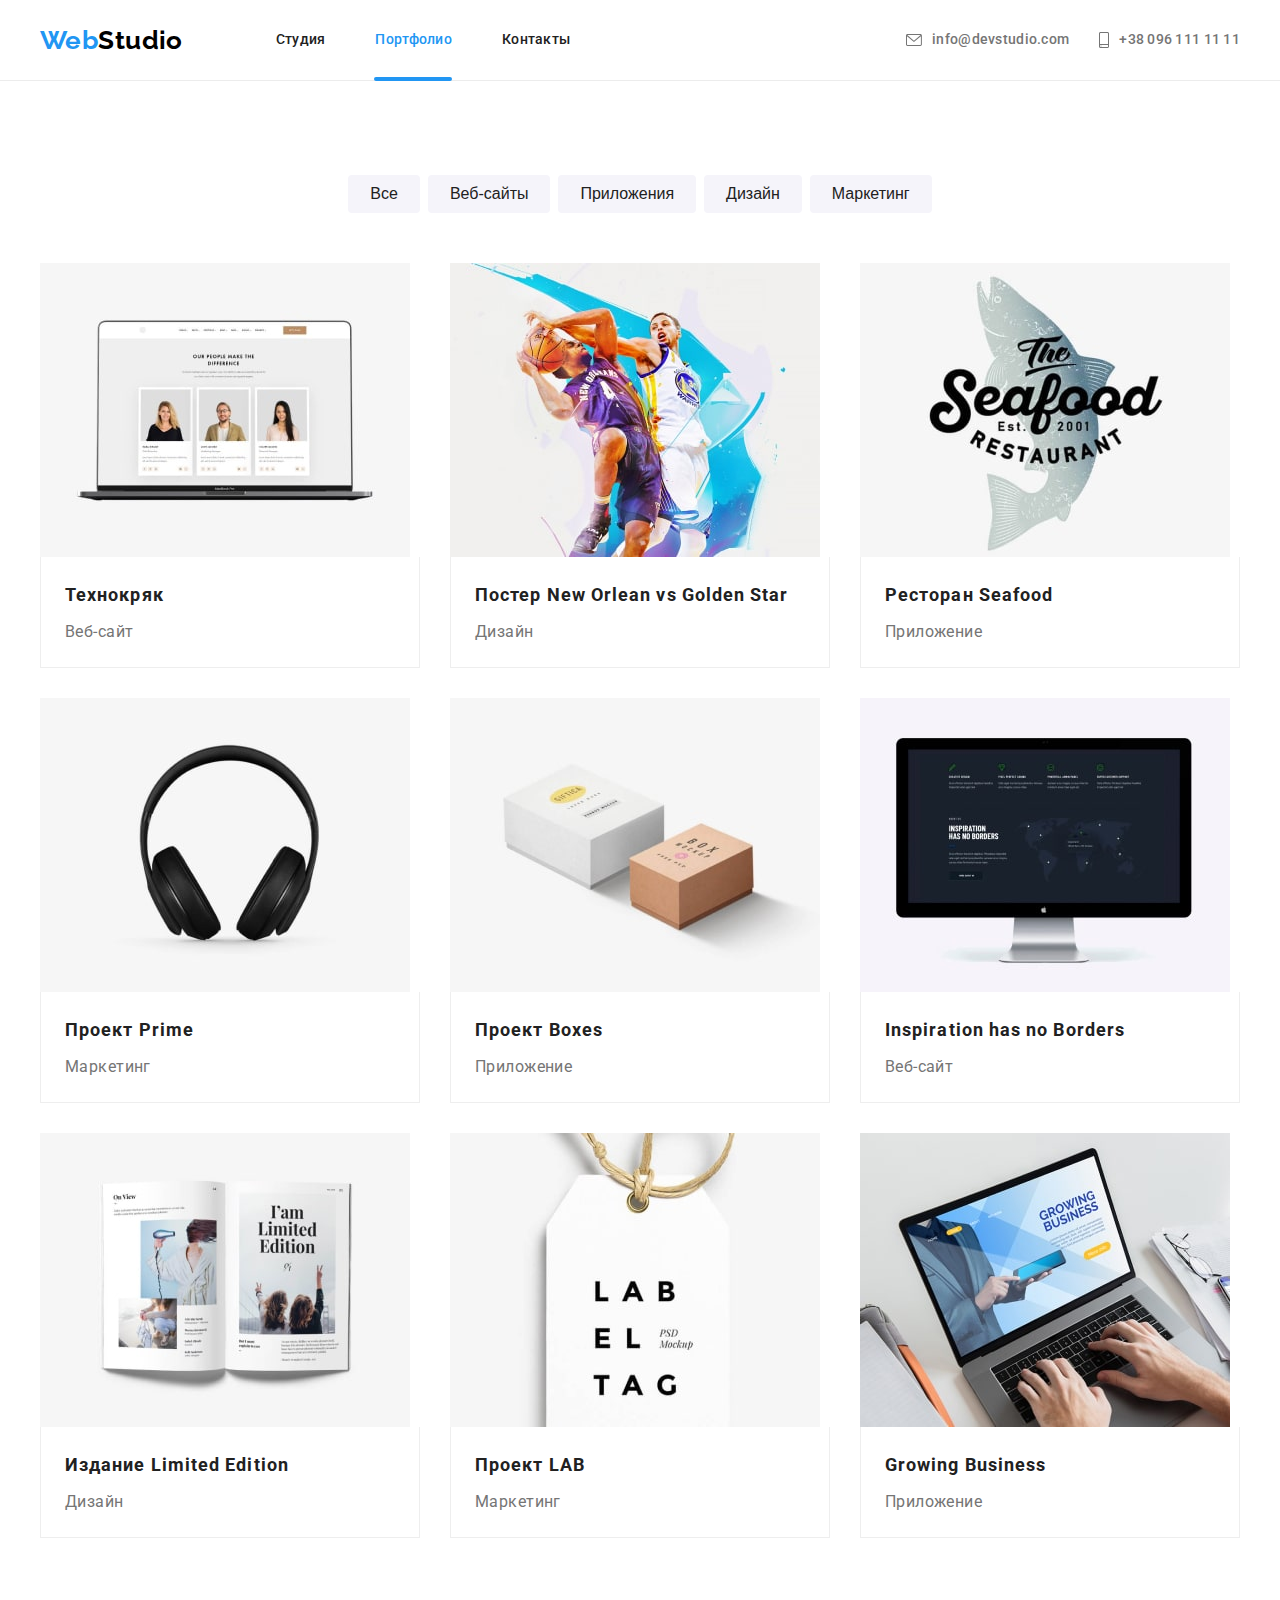
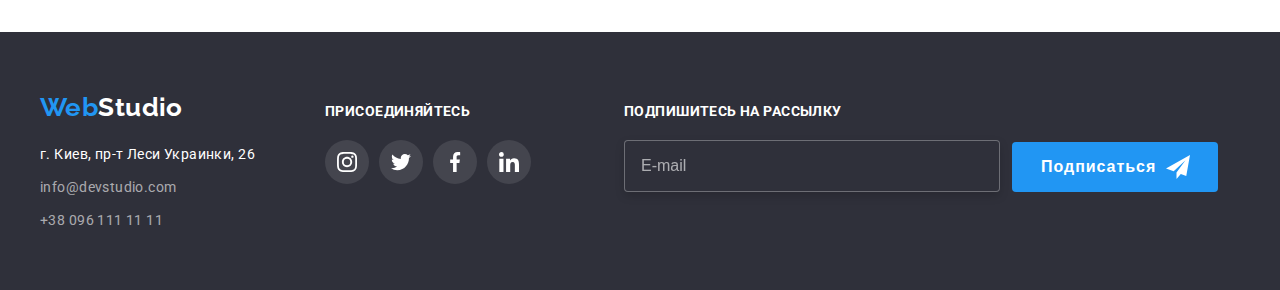
==== portfolio.html @ 0c3dd6ae "main" ====
<!DOCTYPE html>
<html lang="ru">

<head>
  <meta charset="UTF-8" />
  <meta http-equiv="X-UA-Compatible" content="IE=edge" />
  <meta name="viewport" content="width=device-width, initial-scale=1.0" />
  <link rel="stylesheet" href="https://cdnjs.cloudflare.com/ajax/libs/modern-normalize/1.1.0/modern-normalize.min.css"
    integrity="sha512-wpPYUAdjBVSE4KJnH1VR1HeZfpl1ub8YT/NKx4PuQ5NmX2tKuGu6U/JRp5y+Y8XG2tV+wKQpNHVUX03MfMFn9Q=="
    crossorigin="anonymous" referrerpolicy="no-referrer" />
  <link rel="stylesheet" href="./css/styles.css" />
  <link rel="preconnect" href="https://fonts.googleapis.com" />
  <link rel="preconnect" href="https://fonts.gstatic.com" crossorigin />
  <link href="https://fonts.googleapis.com/css2?family=Raleway:wght@700&family=Roboto:wght@400;500;700;900&display=swap"
    rel="stylesheet" />
  <title>Портфолио</title>
</head>

<body>
  <!--шапка страцицы-->
  <header class="page-header">
    <div class="container main-nav">
      <nav class="header-nav">
        <a href="./index.html" class="logo portfolio"><span class="logo-accent">Web</span><span
            class="logo-header">Studio</span></a>
        <ul class="navigation-list">
          <li class="item"><a href="./index.html" class="navigation-link link">Студия</a></li>
          <li class="item">
            <a href="" class="navigation-link-current portfolio link">Портфолио</a>
          </li>
          <li class="item"><a href="" class="navigation-link link">Контакты</a></li>
        </ul>
      </nav>
      <ul class="contacts-header">
        <li class="item">
          <a class="contacts-link link" href="mailto:info@devstudio.com" aria-label="Email">
            <svg class="mail-icon" width="16" height="12">
              <use href="./images/symbol-defs.svg#mail-icon"></use>
            </svg>
            info@devstudio.com</a>
        </li>
        <li class="contacts-item item">
          <a class="contacts-link link" href="tel:+380961111111" aria-label="telephone">
            <svg class="tel-icon" width="10" height="16">
              <use href="./images/symbol-defs.svg#tel-icon"></use>
            </svg>
            +38 096 111 11 11</a>
        </li>
      </ul>
    </div>
  </header>
  <main>
    <!-- Наши работы -->
    <section class="section jobs">
      <h1 class="visually-hidden">Наши работы</h1>
      <div class="container">
        <ul class="button-list">
          <li class="button"><button type="button" class="jobs-button">Все</button></li>
          <li class="button"><button type="button" class="jobs-button">Веб-сайты</button></li>
          <li class="button"><button type="button" class="jobs-button">Приложения</button></li>
          <li class="button"><button type="button" class="jobs-button">Дизайн</button></li>
          <li class="button"><button type="button" class="jobs-button">Маркетинг</button></li>
        </ul>
        <ul class="jobs-list">
          <li class="jobs-item">
            <div class="jobs-image">
              <img src="./images/work-img-1-min.jpg" alt="ноутбук" width="370" />
              <div class="jobs-overlay">
                <p class="jobs-overlay-text">
                  Технокряк это современная площадка распространения коронавируса. Компании
                  используют эту платформу для цифрового шпионажа и атак на защищённые сервера
                  конкурентов.
                </p>
              </div>
            </div>
            <div class="jobs-article">
              <h2 class="jobs-title">Технокряк</h2>
              <p class="jobs-text">Веб-сайт</p>
            </div>
          </li>
          <li class="jobs-item">
            <div class="jobs-image">
              <img src="./images/work-img-2-min.jpg" alt="баскетболисты" width="370" />
              <div class="jobs-overlay">
                <p class="jobs-overlay-text">
                  Технокряк это современная площадка распространения коронавируса. Компании
                  используют эту платформу для цифрового шпионажа и атак на защищённые сервера
                  конкурентов.
                </p>
              </div>
            </div>
            <div class="jobs-article">
              <h2 class="jobs-title">Постер New Orlean vs Golden Star</h2>
              <p class="jobs-text">Дизайн</p>
            </div>
          </li>
          <li class="jobs-item">
            <div class="jobs-image">
              <img src="./images/work-img-3-min.jpg" alt="логотип ресторана" width="370" />
              <div class="jobs-overlay">
                <p class="jobs-overlay-text">
                  Технокряк это современная площадка распространения коронавируса. Компании
                  используют эту платформу для цифрового шпионажа и атак на защищённые сервера
                  конкурентов.
                </p>
              </div>
            </div>
            <div class="jobs-article">
              <h2 class="jobs-title">Ресторан Seafood</h2>
              <p class="jobs-text">Приложение</p>
            </div>
          </li>
          <li class="jobs-item">
            <div class="jobs-image">
              <img src="./images/work-img-4-min.jpg" alt="наушники" width="370" />
              <div class="jobs-overlay">
                <p class="jobs-overlay-text">
                  Технокряк это современная площадка распространения коронавируса. Компании
                  используют эту платформу для цифрового шпионажа и атак на защищённые сервера
                  конкурентов.
                </p>
              </div>
            </div>
            <div class="jobs-article">
              <h2 class="jobs-title">Проект Prime</h2>
              <p class="jobs-text">Маркетинг</p>
            </div>
          </li>
          <li class="jobs-item">
            <div class="jobs-image">
              <img src="./images/work-img-5-min.jpg" alt="две коробочки" width="370" />
              <div class="jobs-overlay">
                <p class="jobs-overlay-text">
                  Технокряк это современная площадка распространения коронавируса. Компании
                  используют эту платформу для цифрового шпионажа и атак на защищённые сервера
                  конкурентов.
                </p>
              </div>
            </div>
            <div class="jobs-article">
              <h2 class="jobs-title">Проект Boxes</h2>
              <p class="jobs-text">Приложение</p>
            </div>
          </li>
          <li class="jobs-item">
            <div class="jobs-image">
              <img src="./images/work-img-6-min.jpg" alt="монитор" width="370" />
              <div class="jobs-overlay">
                <p class="jobs-overlay-text">
                  Технокряк это современная площадка распространения коронавируса. Компании
                  используют эту платформу для цифрового шпионажа и атак на защищённые сервера
                  конкурентов.
                </p>
              </div>
            </div>
            <div class="jobs-article">
              <h2 class="jobs-title">Inspiration has no Borders</h2>
              <p class="jobs-text">Веб-сайт</p>
            </div>
          </li>
          <li class="jobs-item">
            <div class="jobs-image">
              <img src="./images/work-img-7-min.jpg" alt="открытая книга" width="370" />
              <div class="jobs-overlay">
                <p class="jobs-overlay-text">
                  Технокряк это современная площадка распространения коронавируса. Компании
                  используют эту платформу для цифрового шпионажа и атак на защищённые сервера
                  конкурентов.
                </p>
              </div>
            </div>
            <div class="jobs-article">
              <h2 class="jobs-title">Издание Limited Edition</h2>
              <p class="jobs-text">Дизайн</p>
            </div>
          </li>
          <li class="jobs-item">
            <div class="jobs-image">
              <img src="./images/work-img-8-min.jpg" alt="бирка с буквами" width="370" />
              <div class="jobs-overlay">
                <p class="jobs-overlay-text">
                  Технокряк это современная площадка распространения коронавируса. Компании
                  используют эту платформу для цифрового шпионажа и атак на защищённые сервера
                  конкурентов.
                </p>
              </div>
            </div>
            <div class="jobs-article">
              <h2 class="jobs-title">Проект LAB</h2>
              <p class="jobs-text">Маркетинг</p>
            </div>
          </li>
          <li class="jobs-item">
            <div class="jobs-image">
              <img src="./images/work-img-9-min.jpg" alt="человек работающий за ноутбуком" width="370" />
              <div class="jobs-overlay">
                <p class="jobs-overlay-text">
                  Технокряк это современная площадка распространения коронавируса. Компании
                  используют эту платформу для цифрового шпионажа и атак на защищённые сервера
                  конкурентов.
                </p>
              </div>
            </div>
            <div class="jobs-article">
              <h2 class="jobs-title">Growing Business</h2>
              <p class="jobs-text">Приложение</p>
            </div>
          </li>
        </ul>
      </div>
    </section>
  </main>
  <!-- Подвал страницы -->
  <footer class="page-footer studio">
    <div class="container">
      <div class="footer-main-flex">
        <div class="footer-socials">
          <a href="./index.html" class="logo footer"><span class="logo-accent">Web</span><span
              class="logo-footer">Studio</span>
          </a>
          <address class="location">
            <a class="location-ref" href="https://www.google.com.ua/maps/" target="_blank">г. Киев, пр-т Леси Украинки,
              26</a>
          </address>

          <ul class="contacts footer">
            <li class="contacts footer link">
              <a href="mailto:info@devstudio.com" class="contacts-footer-link">info@devstudio.com</a>
            </li>
            <li class="contacts footer link">
              <a href="tel:+380961111111" class="contacts-footer-link">+38 096 111 11 11</a>
            </li>
          </ul>
        </div>

        <div class="footer-invite-card">
          <p class="footer-invite">присоединяйтесь</p>
          <ul class="footer-social-link">
            <li class="footer-icon-social">
              <a class="footer-icon-ref" href="https://www.instagram.com/" target="_blank"><svg class="footer-icon"
                  width="20" height="20">
                  <use href="./images/symbol-defs.svg#instagram-icon"></use>
                </svg></a>
            </li>
            <li class="footer-icon-social">
              <a class="footer-icon-ref" href="https://twitter.com/" target="_blank"><svg class="footer-icon" width="20"
                  height="20">
                  <use href="./images/symbol-defs.svg#twitter-icon"></use>
                </svg></a>
            </li>
            <li class="footer-icon-social">
              <a class="footer-icon-ref" href="https://www.facebook.com/" target="_blank"><svg class="footer-icon"
                  width="20" height="20">
                  <use href="./images/symbol-defs.svg#facebook-icon"></use>
                </svg></a>
            </li>
            <li class="footer-icon-social">
              <a class="footer-icon-ref" href="https://ru.linkedin.com/" target="_blank"><svg class="footer-icon"
                  width="20" height="20">
                  <use href="./images/symbol-defs.svg#linkedin-icon"></use>
                </svg></a>
            </li>
          </ul>
        </div>
        <form class="signup-form" name="signup-form" autocomplete="on">
          <label class="signup-label">
            Подпишитесь на рассылку
            <input class="signup-input" type="email" name="email" placeholder="E-mail" />
          </label>
          <button class="signup-button" type="submit">
            Подписаться<svg class="signup-icon" width="24" height="24">
              <use href="./images/icons.svg#icon-send"></use>
            </svg>
          </button>
        </form>
      </div>
    </div>
  </footer>
</body>

</html>
---- css/styles.css ----
body {
  font-family: 'Roboto', sans-serif;
  letter-spacing: 0.03em;
  font-size: 14px;
  color: var(--primary-text-color);
}
*,
::before,
::after {
  padding: 0;
  margin: 0;
  border: 0;
  outline: 0;
}

:root {
  --secondary-text-color: #212121;
  --primary-text-color: #757575;
  --accent-color: #2196f3;
  --background-color: #ffffff;
  --hero-and-footer-background-color: #2f303a;
  --main-background-color: #e5e5e5;
  --team-background-color: #f5f4fa;
  --card-set-gap: 30px;
}
.link {
  display: block;
}
img {
  display: block;
  max-width: 100%;
  height: auto;
}
li {
  list-style-type: none;
  /* Убираем маркеры */
}
a {
  text-decoration: none;
  /* Убираем подчёркивание для всех ссылок */
}
.visually-hidden {
  position: absolute;
  width: 1px;
  height: 1px;
  margin: -1px;
  padding: 0;
  overflow: hidden;
  border: 0;
  clip: rect(0 0 0 0);
}
.container {
  width: 1200px;
  margin: 0 auto;
  padding: 0 15px;
}
.section {
  padding-top: 94px;
  padding-bottom: 94px;
}

/* стили хедера */

.logo {
  font-family: Raleway;
  font-weight: 700;
  font-size: 26px;
  line-height: 1.19;
}
.logo.link.main {
  margin-right: 93px;
  padding-top: 24px;
  padding-bottom: 25px;
}
.main-nav {
  display: flex;
  align-items: center;
}
.main-nav .item:not(:last-child) {
  margin-right: 50px;
}
.contacts-header .item:not(:last-child) {
  margin-right: 30px;
}

.main-nav .link {
  padding-top: 32px;
  padding-bottom: 32px;
}
.header-nav {
  display: flex;
  align-items: center;
}
.navigation-list {
  display: flex;
  font-weight: 500;
  line-height: 1.14;
  letter-spacing: 0.02em;
}

.contacts-header {
  display: flex;
  margin-left: auto;
}
header {
  background-color: var(--background-color);
}
.logo-accent {
  color: var(--accent-color);
}
.logo-header {
  color: #000000;
}
.logo-footer {
  color: var(--background-color);
}
.navigation-link {
  color: var(--secondary-text-color);
  transition: color 250ms cubic-bezier(0.4, 0, 0.2, 1);
}
.navigation-link:hover,
.navigation-link:focus {
  color: var(--accent-color);
}
.navigation-link-current {
  color: var(--accent-color);
  position: relative;
}
.navigation-link-current::after {
  content: ' ';
  position: absolute;
  width: 48px;
  height: 4px;
  background-color: var(--accent-color);
  bottom: -1px;
  right: 0;
  border-radius: 2px;
}
.navigation-link-current.portfolio.link::after {
  content: ' ';
  position: absolute;
  width: 78px;
  height: 4px;
  background-color: var(--accent-color);
  bottom: -1px;
  right: 0;
  border-radius: 2px;
}
.contacts-link.link {
  display: flex;
  align-items: center;
  font-weight: 500;
  line-height: 1.14;
  letter-spacing: 0.02em;
  color: var(--primary-text-color);
  transition: color 250ms cubic-bezier(0.4, 0, 0.2, 1);
}

.mail-icon,
.tel-icon {
  margin-right: 10px;
  fill: currentColor;
}
.contacts-link {
  display: flex;
  align-items: center;
}

.contacts-link:hover,
.contacts-link:focus,
.mail-icon:hover,
.mail-icon:focus,
.tel-icon:hover,
.tel-icon:focus {
  color: var(--accent-color);
  fill: var(--accent-color);
}

/* стили hero */
.section.hero {
  padding: 200px 0px;
}
.hero {
  background-color: var(--hero-and-footer-background-color);
  background-image: linear-gradient(to right, rgba(47, 48, 58, 0.4), rgba(47, 48, 58, 0.4)),
    url(../images/hero-img-min.jpg);
  color: var(--background-color);
  max-width: 1600px;
  height: 600px;
  margin: 0 auto;
}

.hero-title {
  margin-bottom: 30px;
  font-weight: 900;
  font-size: 44px;
  line-height: 1.36;
  text-align: center;
  letter-spacing: 0.06em;
  text-transform: uppercase;
}
.hero-button {
  position: relative;
  top: 0;
  margin-left: auto;
  margin-right: auto;
  padding: 10px 32px;
  border-radius: 4px;
  cursor: pointer;
  font-weight: 700;
  font-size: 16px;
  line-height: 1.88;
  letter-spacing: 0.06em;
  display: block;
  background-color: var(--accent-color);
  color: var(--background-color);
  transition: box-shadow 250ms cubic-bezier(0.4, 0, 0.2, 1),
    background-color 250ms cubic-bezier(0.4, 0, 0.2, 1), top 250ms cubic-bezier(0.4, 0, 0.2, 1);
}
.hero-button:hover,
.hero-button:focus {
  top: 2px;
  background-color: #188ce8;
  box-shadow: 0px 4px 4px rgba(0, 0, 0, 0.15);
}
/* модальное окно */
.backdrop {
  position: fixed;
  top: 0;
  left: 0;
  background-color: rgba(0, 0, 0, 0.2);
  width: 100%;
  height: 100%;
  opacity: 1;
  transition: opacity 250ms cubic-bezier(0.4, 0, 0.2, 1),
    visibility 250ms cubic-bezier(0.4, 0, 0.2, 1);
}
.backdrop.is-hidden {
  opacity: 0;
  pointer-events: none;
  visibility: hidden;
}
.modal-button {
  position: absolute;
  right: 8px;
  top: 8px;
  display: flex;
  align-items: center;
  justify-content: center;
  width: 30px;
  height: 30px;
  border-radius: 50%;
  border: 1px solid rgba(0, 0, 0, 0.1);
  background-color: var(--background-color);
  cursor: pointer;
  transform: scale(1);
  transition: fill 250ms cubic-bezier(0.4, 0, 0.2, 1), transform 250ms cubic-bezier(0.4, 0, 0.2, 1);
}

.modal-button:hover,
.modal-button:focus {
  transform: scale(1.3);
  fill: var(--accent-color);
}

.backdrop.is-hidden .modal {
  transform: translate(-50%, -50%) scale(0);
  opacity: 0;
}
.modal {
  position: absolute;
  top: 50%;
  left: 50%;
  transform: translate(-50%, -50%) scale(1);
  transition: transform 250ms cubic-bezier(0.4, 0, 0.2, 1),
    opacity 250ms cubic-bezier(0.4, 0, 0.2, 1);
  opacity: 1;
  min-width: 528px;
  min-height: 581px;
  border-radius: 4px;
  box-shadow: 0px 1px 3px rgba(0, 0, 0, 0.12), 0px 1px 1px rgba(0, 0, 0, 0.14),
    0px 2px 1px rgba(0, 0, 0, 0.2);
  background-color: var(--background-color);
}
/* стили для формы модального окна */
.subscribe-form {
  padding: 40px;
}
.subscribe-label {
  font-size: 12px;
  line-height: 1.17;
  letter-spacing: 0.01em;
  cursor: pointer;
}

.subscribe-text {
  text-align: center;
  font-weight: 700;
  font-size: 20px;
  line-height: 1.15;
  color: var(--secondary-text-color);
  margin-bottom: 12px;
}
.subscribe-input {
  border: 1px solid rgba(33, 33, 33, 0.2);
  border-radius: 4px;
  width: 100%;
  height: 40px;
  display: block;
  margin-top: 4px;
  margin-bottom: 10px;
  padding-left: 42px;
  cursor: pointer;
  transition: border-color 250ms cubic-bezier(0.4, 0, 0.2, 1);
}

.subscribe-block:hover,
.subscribe-block:focus,
.subscribe-input:hover,
.subscribe-input:focus {
  border-color: var(--accent-color);
  fill: var(--accent-color);
}
.subscribe-block {
  position: relative;
}
.icon-modal {
  position: absolute;
  transform: translateY(-50%);
  top: 50%;
  left: 12px;
  transition: fill 250ms cubic-bezier(0.4, 0, 0.2, 1);
}
.textarea-input {
  display: block;
  border: 1px solid rgba(33, 33, 33, 0.2);
  border-radius: 4px;
  margin-top: 4px;
  margin-bottom: 20px;
  padding: 12px 16px;
  width: 100%;
  height: 120px;
  resize: none;
}
.textarea-input::placeholder {
  line-height: 1.14;
  letter-spacing: 0.01em;
  color: rgba(117, 117, 117, 0.5);
}
.checkbox-input:checked + .checkbox-icon {
  border-color: transparent;
  background-image: url(../images/icon-check.svg);
  background-size: content;
  background-origin: border-box;
}

.checkbox-icon {
  display: inline-block;
  width: 16px;
  height: 15px;
  margin-right: 7px;
  border: 2px solid var(--secondary-text-color);
  border-radius: 2px;
}
.checkbox-label {
  display: flex;
  justify-content: center;
  align-items: center;
  line-height: 1.71;
  cursor: pointer;
  margin-bottom: 30px;
}
.checkbox-license {
  display: block;
  line-height: 1.71;
  text-decoration-line: underline;
  color: var(--accent-color);
  margin-left: 4px;
}
.subscribe-button {
  position: relative;
  top: 0;
  margin: 0 auto;
  padding: 10px 55px 10px 56px;
  font-weight: 700;
  font-size: 16px;
  line-height: 1.88;
  display: block;
  letter-spacing: 0.06em;
  color: var(--background-color);
  background-color: var(--accent-color);
  border-radius: 4px;
  cursor: pointer;
  transition: box-shadow 250ms cubic-bezier(0.4, 0, 0.2, 1),
    background-color 250ms cubic-bezier(0.4, 0, 0.2, 1), top 250ms cubic-bezier(0.4, 0, 0.2, 1);
}
.subscribe-button:hover,
.subscribe-button:focus {
  top: 2px;
  background-color: #188ce8;
  box-shadow: 0px 4px 4px rgba(0, 0, 0, 0.15);
}

/* cтили для advantages и occupations */
.advantages,
.occupations {
  background-color: var(--background-color);
}
.advantages {
  line-height: 1.71;
}
.advantages-title {
  margin-bottom: 10px;
  font-weight: 700;
  font-size: inherit;
  line-height: 1.14;
  text-transform: uppercase;
  color: var(--secondary-text-color);
}

.advantages-list {
  display: flex;
  margin-right: calc(-1 * var(--card-set-gap));
}
.advantages-item {
  flex-basis: calc(100% / 4 - var(--card-set-gap));
  margin-right: var(--card-set-gap);
  width: 270px;
}
.icon {
  display: flex;
  justify-content: center;
  align-items: center;
  width: 270px;
  height: 120px;
  margin-bottom: 30px;
  border-radius: 4px;
  background-color: var(--team-background-color);
}

/* стили для наши занятия */
.occupations {
  padding-top: 0;
}
.occupations-list {
  display: flex;
  margin-right: calc(-1 * var(--card-set-gap));
}
.occupations-image {
  flex-basis: calc(100% / 3 - var(--card-set-gap));
  margin-right: var(--card-set-gap);
  position: relative;
}
.description-image {
  position: absolute;
  width: 370px;
  height: 70px;
  background-color: rgba(47, 48, 58, 0.8);
  transform: translateY(-100%);
}
.description-text {
  font-weight: 700;
  line-height: 1.14;
  text-align: center;
  text-transform: uppercase;
  color: var(--background-color);
  padding: 27px 82px 83px;
}
.occupations-title,
.team-title {
  margin-bottom: 50px;
  font-weight: 700;
  font-size: 36px;
  line-height: 1.17;
  text-align: center;
  color: var(--secondary-text-color);
}
/* стили для team section */
.team {
  background-color: var(--team-background-color);
}
.team-article {
  padding: 30px 32px;
}
.team-member {
  font-weight: 500;
  color: var(--secondary-text-color);
}
.team-role {
  margin-top: 10px;
  margin-bottom: 16px;
}
.team-list {
  display: flex;
  margin-right: calc(-1 * var(--card-set-gap));
}
.team-card {
  flex-basis: calc(100% / 4 - var(--card-set-gap));
  margin-right: var(--card-set-gap);
}
.team-shadow {
  background: #ffffff;
  box-shadow: 0px 1px 3px rgba(0, 0, 0, 0.12), 0px 1px 1px rgba(0, 0, 0, 0.14),
    0px 2px 1px rgba(0, 0, 0, 0.2);
  border-radius: 0px 0px 4px 4px;
}
.team,
.team-member {
  font-size: 16px;
  line-height: 1.19;
  text-align: center;
}
.team-social-link {
  display: flex;
  justify-content: space-evenly;
}
.team-icon-social {
  display: flex;
  justify-content: center;
}
.icon-ref {
  width: 44px;
  height: 44px;
  display: flex;
  justify-content: center;
  align-items: center;
  border-radius: 50%;
  color: #afb1b8;
  cursor: pointer;
  transition: color 250ms cubic-bezier(0.4, 0, 0.2, 1),
    background-color 250ms cubic-bezier(0.4, 0, 0.2, 1);
}
.icon-ref:hover,
.icon-ref:focus {
  background-color: var(--accent-color);
  color: var(--background-color);
}
.team-icon {
  fill: currentColor;
}
/* стили для секции clients */
.clients-title {
  font-weight: 700;
  font-size: 36px;
  line-height: 1.17;
  text-align: center;
  color: var(--secondary-text-color);
  margin-bottom: 50px;
}
.clients-list {
  display: flex;
  margin-right: calc(-1 * var(--card-set-gap));
}
.clients-name {
  flex-basis: calc(100% / 6 - var(--card-set-gap));
  margin-right: var(--card-set-gap);
}

.clients-ref {
  width: 170px;
  height: 92px;
  border: 1px solid #afb1b8;
  border-radius: 4px;
  display: flex;
  justify-content: center;
  align-items: center;
  fill: #afb1b8;
  transition: fill 250ms cubic-bezier(0.4, 0, 0.2, 1), border 250ms cubic-bezier(0.4, 0, 0.2, 1);
}
.clients-ref:hover,
.clients-ref:focus {
  border: 1px solid var(--accent-color);
  fill: var(--accent-color);
}

/* стили для футера */
footer {
  background-color: var(--hero-and-footer-background-color);
}
.location {
  display: block;
  margin-top: 20px;
  font-style: normal;
  line-height: 1.71;
}
.location-ref {
  color: var(--background-color);
  transition: color 250ms cubic-bezier(0.4, 0, 0.2, 1);
}
.location-ref:hover,
.location-ref:focus {
  color: var(--accent-color);
}
.contacts-footer-link {
  line-height: 1.71;
  color: rgba(255, 255, 255, 0.6);
  transition: color 250ms cubic-bezier(0.4, 0, 0.2, 1);
}
.contacts-footer-link:hover,
.contacts-footer-link:focus {
  color: var(--accent-color);
}
.page-footer {
  padding-top: 60px;
  padding-bottom: 60px;
}
.page-footer.studio {
  padding-bottom: 57px;
}
.contacts.footer.link {
  margin-top: 9px;
}
.footer-social-link {
  display: flex;
  justify-content: start;
}
.footer-icon-social {
  display: flex;
}
.footer-icon-social:not(:last-child) {
  margin-right: 10px;
}
.footer-icon-ref {
  width: 44px;
  height: 44px;
  display: flex;
  justify-content: center;
  align-items: center;
  border-radius: 50%;
  color: var(--background-color);
  background-color: rgba(255, 255, 255, 0.1);
  cursor: pointer;
  transition: background-color 250ms cubic-bezier(0.4, 0, 0.2, 1);
}
.footer-icon-ref:hover,
.footer-icon-ref:focus {
  background-color: var(--accent-color);
  color: var(--background-color);
}
.footer-icon {
  fill: currentColor;
}
.footer-socials {
  display: flex;
  flex-direction: column;
}
.footer-invite-card {
  display: flex;
  flex-direction: column;
  margin-left: 70px;
}
.footer-main-flex {
  display: flex;
  align-items: baseline;
}
.footer-invite {
  font-weight: 700;
  line-height: 1.14;
  text-transform: uppercase;
  margin-bottom: 20px;
  color: var(--background-color);
}
.signup-form {
  display: flex;
  margin-left: 93px;
  align-items: flex-end;
}
.signup-label {
  font-weight: 700;
  line-height: 1.14;
  text-transform: uppercase;
  color: var(--background-color);
}
.signup-input {
  display: block;
  margin-top: 20px;
  padding-left: 16px;
  width: 358px;
  height: 50px;
  background-color: var(--hero-and-footer-background-color);
  border: 1px solid rgba(255, 255, 255, 0.3);
  border-radius: 4px;
  filter: drop-shadow(0px 4px 4px rgba(0, 0, 0, 0.15));
  font-size: 16px;
  line-height: 1.25;
  color: rgba(255, 255, 255, 0.6);
}
.signup-input::placeholder {
  font-size: 16px;
  line-height: 1.25;
  color: rgba(255, 255, 255, 0.6);
}

.signup-button {
  position: relative;
  top: 0;
  display: flex;
  align-items: center;
  margin-left: 12px;
  padding: 10px 28px 10px 29px;
  background: var(--accent-color);
  border-radius: 4px;
  font-weight: 700;
  font-size: 16px;
  line-height: 1.88;
  letter-spacing: 0.06em;
  color: var(--background-color);
  cursor: pointer;
  transition: box-shadow 250ms cubic-bezier(0.4, 0, 0.2, 1),
    background-color 250ms cubic-bezier(0.4, 0, 0.2, 1), top 250ms cubic-bezier(0.4, 0, 0.2, 1);
}
.signup-button:hover,
.signup-button:focus {
  top: 2px;
  background-color: #188ce8;
  box-shadow: 0px 4px 4px rgba(0, 0, 0, 0.15);
}

.signup-icon {
  margin-left: 10px;
  align-items: center;
}

/* cтили для portfolio */
.page-header {
  border-bottom: 1px solid #ececec;
}
.logo.portfolio {
  margin-right: 93px;
}
.button-list {
  display: flex;
  justify-content: center;
  margin-bottom: 50px;
}
.button:not(:last-child) {
  margin-right: 8px;
}
.jobs-button {
  position: relative;
  top: 0;
  cursor: pointer;
  font-weight: 500;
  font-size: 16px;
  line-height: 1.63;
  color: var(--secondary-text-color);
  border-radius: 4px;
  background: #f5f4fa;
  padding: 6px 22px;
  transition: background-color 250ms cubic-bezier(0.4, 0, 0.2, 1),
    color 250ms cubic-bezier(0.4, 0, 0.2, 1), box-shadow 250ms cubic-bezier(0.4, 0, 0.2, 1),
    top 250ms cubic-bezier(0.4, 0, 0.2, 1);
}

.jobs-button:hover,
.jobs-button:focus {
  top: 2px;
  color: var(--background-color);
  background-color: var(--accent-color);
  box-shadow: 0px 3px 1px rgba(0, 0, 0, 0.1), 0px 1px 2px rgba(0, 0, 0, 0.08),
    0px 2px 2px rgba(0, 0, 0, 0.12);
}
.jobs-button:active {
  box-shadow: inset 0px 3px 1px rgba(0, 0, 0, 0.1), inset 0px 1px 2px rgba(0, 0, 0, 0.08),
    inset 0px 2px 2px rgba(0, 0, 0, 0.12);
}

.jobs-list .jobs-title {
  font-weight: 700;
  font-size: 18px;
  line-height: 2;
  letter-spacing: 0.06em;
  color: var(--secondary-text-color);
}
.jobs-article {
  padding: 20px 24px;
  border: 1px solid #eeeeee;
  border-top: 0px;
}
.jobs-text {
  margin-top: 4px;
}
.jobs-list {
  display: flex;
  flex-wrap: wrap;
  font-size: 16px;
  line-height: 1.88;
  margin-right: calc(-1 * var(--card-set-gap));
  margin-bottom: calc(-1 * var(--card-set-gap));
}
.jobs-item {
  flex-basis: calc(100% / 3 - var(--card-set-gap));
  margin-right: var(--card-set-gap);
  margin-bottom: var(--card-set-gap);

  transition: box-shadow 250ms cubic-bezier(0.4, 0, 0.2, 1);
}

.jobs-image {
  position: relative;
  overflow: hidden;
}
.jobs-overlay {
  position: absolute;
  top: 0;
  width: 100%;
  height: 100%;
  background-color: rgba(33, 150, 243, 0.9);
  transform: translateY(100%);
  transition: transform 250ms cubic-bezier(0.4, 0, 0.2, 1);
}

.jobs-overlay-text {
  font-size: 18px;
  line-height: 1.56;
  color: var(--background-color);
  padding: 63px 24px;
}
.jobs-item:hover {
  box-shadow: 0px 1px 1px rgba(0, 0, 0, 0.12), 0px 4px 4px rgba(0, 0, 0, 0.06),
    1px 4px 6px rgba(0, 0, 0, 0.16);
  cursor: pointer;
}

.jobs-item:hover .jobs-overlay {
  transform: translateY(0%);
}
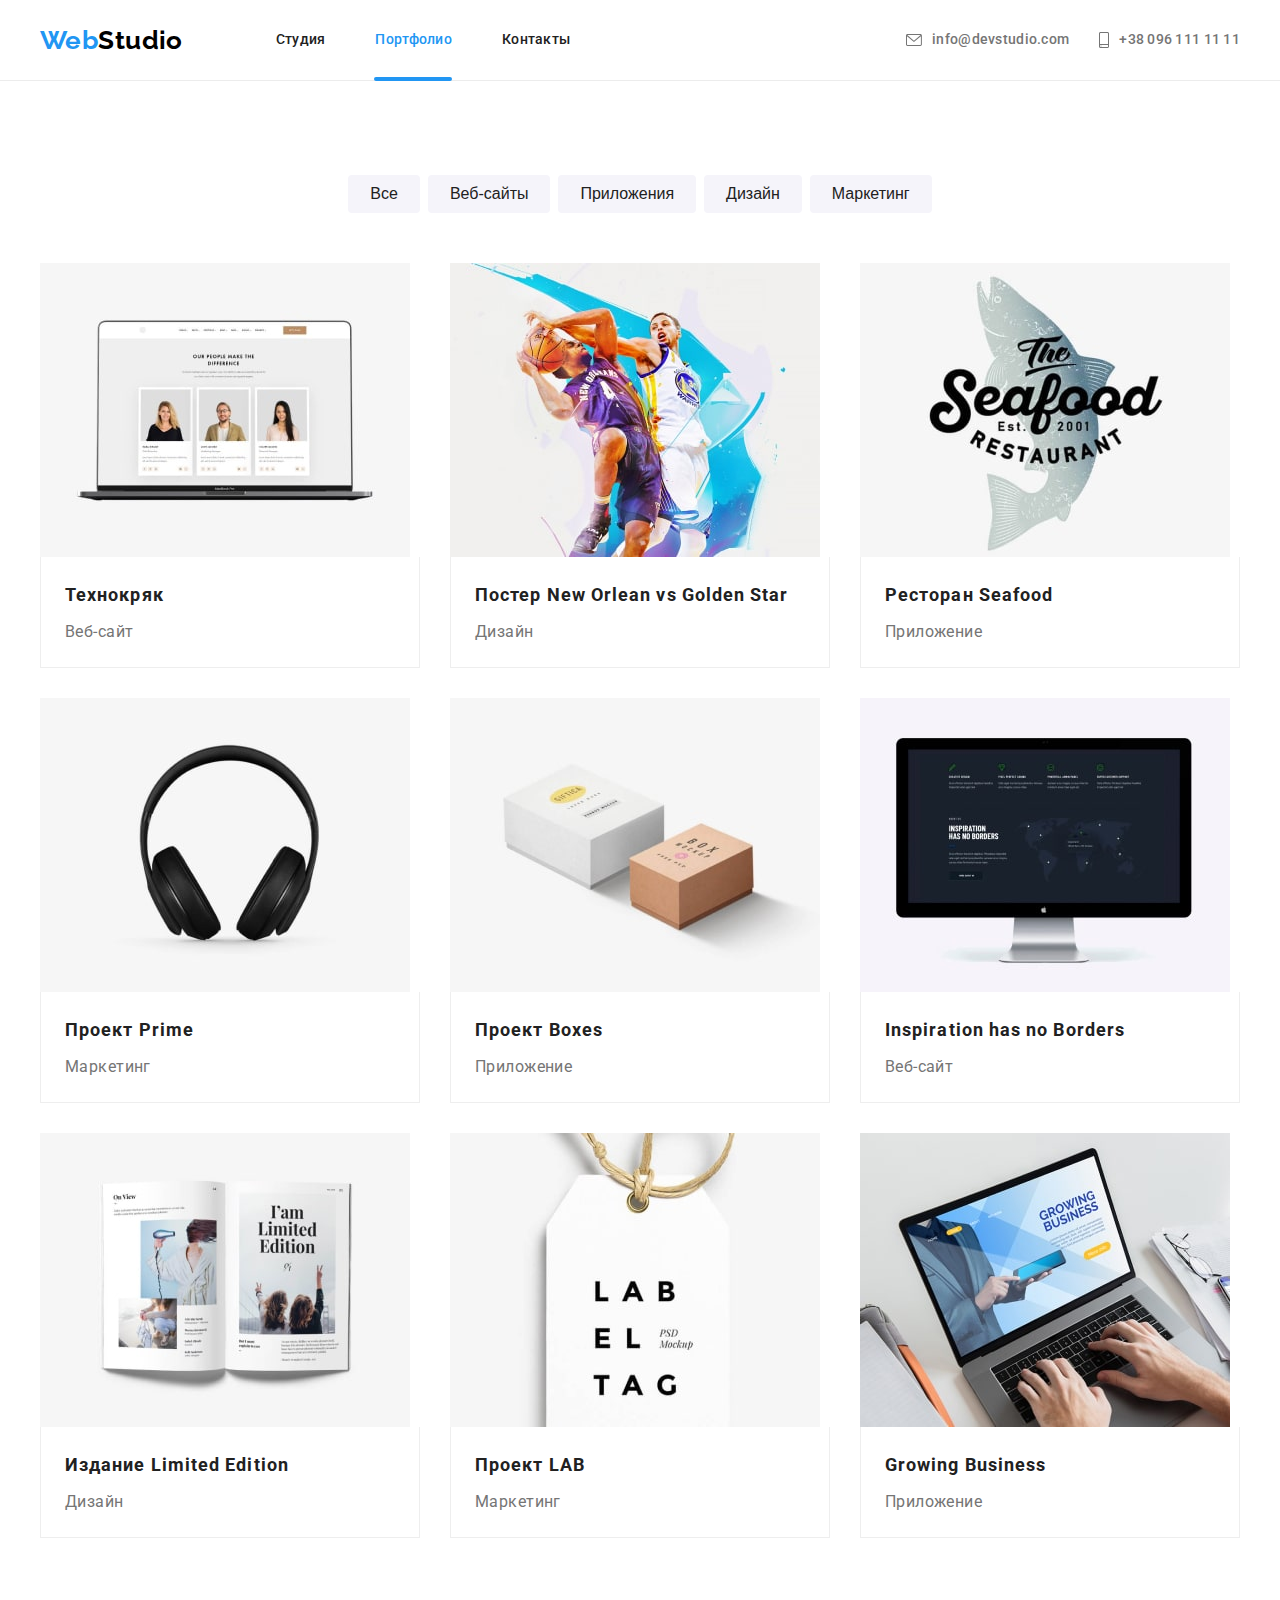
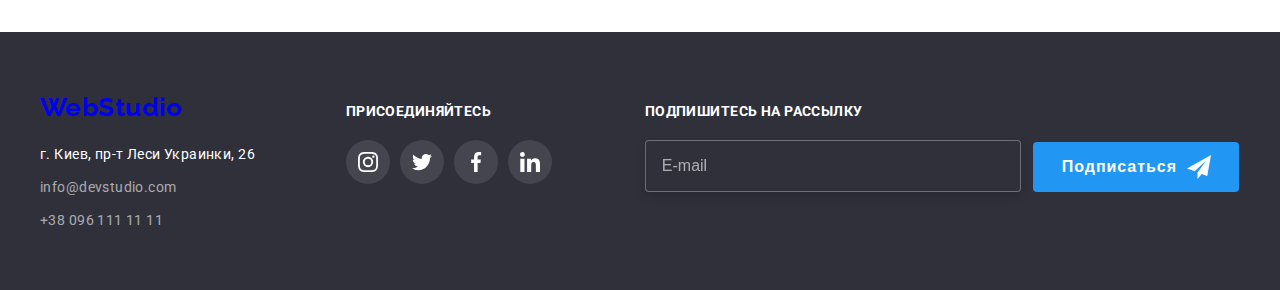
==== commit 31519aab: "main" ====
--- a/portfolio.html
+++ b/portfolio.html
@@ -1,281 +1,308 @@
 <!DOCTYPE html>
 <html lang="ru">
+  <head>
+    <meta charset="UTF-8" />
+    <meta http-equiv="X-UA-Compatible" content="IE=edge" />
+    <meta name="viewport" content="width=device-width, initial-scale=1.0" />
+    <link
+      rel="stylesheet"
+      href="https://cdnjs.cloudflare.com/ajax/libs/modern-normalize/1.1.0/modern-normalize.min.css"
+      integrity="sha512-wpPYUAdjBVSE4KJnH1VR1HeZfpl1ub8YT/NKx4PuQ5NmX2tKuGu6U/JRp5y+Y8XG2tV+wKQpNHVUX03MfMFn9Q=="
+      crossorigin="anonymous"
+      referrerpolicy="no-referrer"
+    />
+    <link rel="stylesheet" href="./css/styles.css" />
+    <link rel="preconnect" href="https://fonts.googleapis.com" />
+    <link rel="preconnect" href="https://fonts.gstatic.com" crossorigin />
+    <link
+      href="https://fonts.googleapis.com/css2?family=Raleway:wght@700&family=Roboto:wght@400;500;700;900&display=swap"
+      rel="stylesheet"
+    />
+    <title>Портфолио</title>
+  </head>
 
-<head>
-  <meta charset="UTF-8" />
-  <meta http-equiv="X-UA-Compatible" content="IE=edge" />
-  <meta name="viewport" content="width=device-width, initial-scale=1.0" />
-  <link rel="stylesheet" href="https://cdnjs.cloudflare.com/ajax/libs/modern-normalize/1.1.0/modern-normalize.min.css"
-    integrity="sha512-wpPYUAdjBVSE4KJnH1VR1HeZfpl1ub8YT/NKx4PuQ5NmX2tKuGu6U/JRp5y+Y8XG2tV+wKQpNHVUX03MfMFn9Q=="
-    crossorigin="anonymous" referrerpolicy="no-referrer" />
-  <link rel="stylesheet" href="./css/styles.css" />
-  <link rel="preconnect" href="https://fonts.googleapis.com" />
-  <link rel="preconnect" href="https://fonts.gstatic.com" crossorigin />
-  <link href="https://fonts.googleapis.com/css2?family=Raleway:wght@700&family=Roboto:wght@400;500;700;900&display=swap"
-    rel="stylesheet" />
-  <title>Портфолио</title>
-</head>
+  <body>
+    <!--шапка страцицы-->
+    <header class="page-header">
+      <div class="container main-nav">
+        <nav class="header-nav">
+          <a href="./index.html" class="logo"
+            ><span class="logo__accent">Web</span><span class="logo__header">Studio</span></a
+          >
+          <ul class="navigation-list">
+            <li class="navigation-list__item">
+              <a href="./index.html" class="navigation-list__navigation-link link">Студия</a>
+            </li>
 
-<body>
-  <!--шапка страцицы-->
-  <header class="page-header">
-    <div class="container main-nav">
-      <nav class="header-nav">
-        <a href="./index.html" class="logo portfolio"><span class="logo-accent">Web</span><span
-            class="logo-header">Studio</span></a>
-        <ul class="navigation-list">
-          <li class="item"><a href="./index.html" class="navigation-link link">Студия</a></li>
-          <li class="item">
-            <a href="" class="navigation-link-current portfolio link">Портфолио</a>
+            <li class="navigation-list__item">
+              <a href="" class="navigation-list__navigation-link--current-portfolio link"
+                >Портфолио</a
+              >
+            </li>
+            <li class="navigation-list__item">
+              <a href="" class="navigation-list__navigation-link link">Контакты</a>
+            </li>
+          </ul>
+        </nav>
+        <ul class="contacts-header">
+          <li class="contacts-header__contacts-item">
+            <a
+              class="contacts-header__contacts-link link"
+              href="mailto:info@devstudio.com"
+              aria-label="Email"
+            >
+              <svg class="mail-icon" width="16" height="12">
+                <use href="./images/symbol-defs.svg#mail-icon"></use>
+              </svg>
+              info@devstudio.com</a
+            >
           </li>
-          <li class="item"><a href="" class="navigation-link link">Контакты</a></li>
-        </ul>
-      </nav>
-      <ul class="contacts-header">
-        <li class="item">
-          <a class="contacts-link link" href="mailto:info@devstudio.com" aria-label="Email">
-            <svg class="mail-icon" width="16" height="12">
-              <use href="./images/symbol-defs.svg#mail-icon"></use>
-            </svg>
-            info@devstudio.com</a>
-        </li>
-        <li class="contacts-item item">
-          <a class="contacts-link link" href="tel:+380961111111" aria-label="telephone">
-            <svg class="tel-icon" width="10" height="16">
-              <use href="./images/symbol-defs.svg#tel-icon"></use>
-            </svg>
-            +38 096 111 11 11</a>
-        </li>
-      </ul>
-    </div>
-  </header>
-  <main>
-    <!-- Наши работы -->
-    <section class="section jobs">
-      <h1 class="visually-hidden">Наши работы</h1>
-      <div class="container">
-        <ul class="button-list">
-          <li class="button"><button type="button" class="jobs-button">Все</button></li>
-          <li class="button"><button type="button" class="jobs-button">Веб-сайты</button></li>
-          <li class="button"><button type="button" class="jobs-button">Приложения</button></li>
-          <li class="button"><button type="button" class="jobs-button">Дизайн</button></li>
-          <li class="button"><button type="button" class="jobs-button">Маркетинг</button></li>
-        </ul>
-        <ul class="jobs-list">
-          <li class="jobs-item">
-            <div class="jobs-image">
-              <img src="./images/work-img-1-min.jpg" alt="ноутбук" width="370" />
-              <div class="jobs-overlay">
-                <p class="jobs-overlay-text">
-                  Технокряк это современная площадка распространения коронавируса. Компании
-                  используют эту платформу для цифрового шпионажа и атак на защищённые сервера
-                  конкурентов.
-                </p>
-              </div>
-            </div>
-            <div class="jobs-article">
-              <h2 class="jobs-title">Технокряк</h2>
-              <p class="jobs-text">Веб-сайт</p>
-            </div>
-          </li>
-          <li class="jobs-item">
-            <div class="jobs-image">
-              <img src="./images/work-img-2-min.jpg" alt="баскетболисты" width="370" />
-              <div class="jobs-overlay">
-                <p class="jobs-overlay-text">
-                  Технокряк это современная площадка распространения коронавируса. Компании
-                  используют эту платформу для цифрового шпионажа и атак на защищённые сервера
-                  конкурентов.
-                </p>
-              </div>
-            </div>
-            <div class="jobs-article">
-              <h2 class="jobs-title">Постер New Orlean vs Golden Star</h2>
-              <p class="jobs-text">Дизайн</p>
-            </div>
-          </li>
-          <li class="jobs-item">
-            <div class="jobs-image">
-              <img src="./images/work-img-3-min.jpg" alt="логотип ресторана" width="370" />
-              <div class="jobs-overlay">
-                <p class="jobs-overlay-text">
-                  Технокряк это современная площадка распространения коронавируса. Компании
-                  используют эту платформу для цифрового шпионажа и атак на защищённые сервера
-                  конкурентов.
-                </p>
-              </div>
-            </div>
-            <div class="jobs-article">
-              <h2 class="jobs-title">Ресторан Seafood</h2>
-              <p class="jobs-text">Приложение</p>
-            </div>
-          </li>
-          <li class="jobs-item">
-            <div class="jobs-image">
-              <img src="./images/work-img-4-min.jpg" alt="наушники" width="370" />
-              <div class="jobs-overlay">
-                <p class="jobs-overlay-text">
-                  Технокряк это современная площадка распространения коронавируса. Компании
-                  используют эту платформу для цифрового шпионажа и атак на защищённые сервера
-                  конкурентов.
-                </p>
-              </div>
-            </div>
-            <div class="jobs-article">
-              <h2 class="jobs-title">Проект Prime</h2>
-              <p class="jobs-text">Маркетинг</p>
-            </div>
-          </li>
-          <li class="jobs-item">
-            <div class="jobs-image">
-              <img src="./images/work-img-5-min.jpg" alt="две коробочки" width="370" />
-              <div class="jobs-overlay">
-                <p class="jobs-overlay-text">
-                  Технокряк это современная площадка распространения коронавируса. Компании
-                  используют эту платформу для цифрового шпионажа и атак на защищённые сервера
-                  конкурентов.
-                </p>
-              </div>
-            </div>
-            <div class="jobs-article">
-              <h2 class="jobs-title">Проект Boxes</h2>
-              <p class="jobs-text">Приложение</p>
-            </div>
-          </li>
-          <li class="jobs-item">
-            <div class="jobs-image">
-              <img src="./images/work-img-6-min.jpg" alt="монитор" width="370" />
-              <div class="jobs-overlay">
-                <p class="jobs-overlay-text">
-                  Технокряк это современная площадка распространения коронавируса. Компании
-                  используют эту платформу для цифрового шпионажа и атак на защищённые сервера
-                  конкурентов.
-                </p>
-              </div>
-            </div>
-            <div class="jobs-article">
-              <h2 class="jobs-title">Inspiration has no Borders</h2>
-              <p class="jobs-text">Веб-сайт</p>
-            </div>
-          </li>
-          <li class="jobs-item">
-            <div class="jobs-image">
-              <img src="./images/work-img-7-min.jpg" alt="открытая книга" width="370" />
-              <div class="jobs-overlay">
-                <p class="jobs-overlay-text">
-                  Технокряк это современная площадка распространения коронавируса. Компании
-                  используют эту платформу для цифрового шпионажа и атак на защищённые сервера
-                  конкурентов.
-                </p>
-              </div>
-            </div>
-            <div class="jobs-article">
-              <h2 class="jobs-title">Издание Limited Edition</h2>
-              <p class="jobs-text">Дизайн</p>
-            </div>
-          </li>
-          <li class="jobs-item">
-            <div class="jobs-image">
-              <img src="./images/work-img-8-min.jpg" alt="бирка с буквами" width="370" />
-              <div class="jobs-overlay">
-                <p class="jobs-overlay-text">
-                  Технокряк это современная площадка распространения коронавируса. Компании
-                  используют эту платформу для цифрового шпионажа и атак на защищённые сервера
-                  конкурентов.
-                </p>
-              </div>
-            </div>
-            <div class="jobs-article">
-              <h2 class="jobs-title">Проект LAB</h2>
-              <p class="jobs-text">Маркетинг</p>
-            </div>
-          </li>
-          <li class="jobs-item">
-            <div class="jobs-image">
-              <img src="./images/work-img-9-min.jpg" alt="человек работающий за ноутбуком" width="370" />
-              <div class="jobs-overlay">
-                <p class="jobs-overlay-text">
-                  Технокряк это современная площадка распространения коронавируса. Компании
-                  используют эту платформу для цифрового шпионажа и атак на защищённые сервера
-                  конкурентов.
-                </p>
-              </div>
-            </div>
-            <div class="jobs-article">
-              <h2 class="jobs-title">Growing Business</h2>
-              <p class="jobs-text">Приложение</p>
-            </div>
+          <li class="contacts-header__contacts-item">
+            <a
+              class="contacts-header__contacts-link link"
+              href="tel:+380961111111"
+              aria-label="telephone"
+            >
+              <svg class="tel-icon" width="10" height="16">
+                <use href="./images/symbol-defs.svg#tel-icon"></use></svg
+              >+38 096 111 11 11</a
+            >
           </li>
         </ul>
       </div>
-    </section>
-  </main>
-  <!-- Подвал страницы -->
-  <footer class="page-footer studio">
-    <div class="container">
-      <div class="footer-main-flex">
-        <div class="footer-socials">
-          <a href="./index.html" class="logo footer"><span class="logo-accent">Web</span><span
-              class="logo-footer">Studio</span>
-          </a>
-          <address class="location">
-            <a class="location-ref" href="https://www.google.com.ua/maps/" target="_blank">г. Киев, пр-т Леси Украинки,
-              26</a>
-          </address>
-
-          <ul class="contacts footer">
-            <li class="contacts footer link">
-              <a href="mailto:info@devstudio.com" class="contacts-footer-link">info@devstudio.com</a>
-            </li>
-            <li class="contacts footer link">
-              <a href="tel:+380961111111" class="contacts-footer-link">+38 096 111 11 11</a>
+    </header>
+    <main>
+      <!-- Наши работы -->
+      <section class="section jobs">
+        <h1 class="visually-hidden">Наши работы</h1>
+        <div class="container">
+          <ul class="button-list">
+            <li class="button"><button type="button" class="jobs-button">Все</button></li>
+            <li class="button"><button type="button" class="jobs-button">Веб-сайты</button></li>
+            <li class="button"><button type="button" class="jobs-button">Приложения</button></li>
+            <li class="button"><button type="button" class="jobs-button">Дизайн</button></li>
+            <li class="button"><button type="button" class="jobs-button">Маркетинг</button></li>
+          </ul>
+          <ul class="jobs-list">
+            <li class="jobs-item">
+              <div class="jobs-image">
+                <img src="./images/work-img-1-min.jpg" alt="ноутбук" width="370" />
+                <div class="jobs-overlay">
+                  <p class="jobs-overlay-text">
+                    Технокряк это современная площадка распространения коронавируса. Компании
+                    используют эту платформу для цифрового шпионажа и атак на защищённые сервера
+                    конкурентов.
+                  </p>
+                </div>
+              </div>
+              <div class="jobs-article">
+                <h2 class="jobs-title">Технокряк</h2>
+                <p class="jobs-text">Веб-сайт</p>
+              </div>
+            </li>
+            <li class="jobs-item">
+              <div class="jobs-image">
+                <img src="./images/work-img-2-min.jpg" alt="баскетболисты" width="370" />
+                <div class="jobs-overlay">
+                  <p class="jobs-overlay-text">
+                    Технокряк это современная площадка распространения коронавируса. Компании
+                    используют эту платформу для цифрового шпионажа и атак на защищённые сервера
+                    конкурентов.
+                  </p>
+                </div>
+              </div>
+              <div class="jobs-article">
+                <h2 class="jobs-title">Постер New Orlean vs Golden Star</h2>
+                <p class="jobs-text">Дизайн</p>
+              </div>
+            </li>
+            <li class="jobs-item">
+              <div class="jobs-image">
+                <img src="./images/work-img-3-min.jpg" alt="логотип ресторана" width="370" />
+                <div class="jobs-overlay">
+                  <p class="jobs-overlay-text">
+                    Технокряк это современная площадка распространения коронавируса. Компании
+                    используют эту платформу для цифрового шпионажа и атак на защищённые сервера
+                    конкурентов.
+                  </p>
+                </div>
+              </div>
+              <div class="jobs-article">
+                <h2 class="jobs-title">Ресторан Seafood</h2>
+                <p class="jobs-text">Приложение</p>
+              </div>
+            </li>
+            <li class="jobs-item">
+              <div class="jobs-image">
+                <img src="./images/work-img-4-min.jpg" alt="наушники" width="370" />
+                <div class="jobs-overlay">
+                  <p class="jobs-overlay-text">
+                    Технокряк это современная площадка распространения коронавируса. Компании
+                    используют эту платформу для цифрового шпионажа и атак на защищённые сервера
+                    конкурентов.
+                  </p>
+                </div>
+              </div>
+              <div class="jobs-article">
+                <h2 class="jobs-title">Проект Prime</h2>
+                <p class="jobs-text">Маркетинг</p>
+              </div>
+            </li>
+            <li class="jobs-item">
+              <div class="jobs-image">
+                <img src="./images/work-img-5-min.jpg" alt="две коробочки" width="370" />
+                <div class="jobs-overlay">
+                  <p class="jobs-overlay-text">
+                    Технокряк это современная площадка распространения коронавируса. Компании
+                    используют эту платформу для цифрового шпионажа и атак на защищённые сервера
+                    конкурентов.
+                  </p>
+                </div>
+              </div>
+              <div class="jobs-article">
+                <h2 class="jobs-title">Проект Boxes</h2>
+                <p class="jobs-text">Приложение</p>
+              </div>
+            </li>
+            <li class="jobs-item">
+              <div class="jobs-image">
+                <img src="./images/work-img-6-min.jpg" alt="монитор" width="370" />
+                <div class="jobs-overlay">
+                  <p class="jobs-overlay-text">
+                    Технокряк это современная площадка распространения коронавируса. Компании
+                    используют эту платформу для цифрового шпионажа и атак на защищённые сервера
+                    конкурентов.
+                  </p>
+                </div>
+              </div>
+              <div class="jobs-article">
+                <h2 class="jobs-title">Inspiration has no Borders</h2>
+                <p class="jobs-text">Веб-сайт</p>
+              </div>
+            </li>
+            <li class="jobs-item">
+              <div class="jobs-image">
+                <img src="./images/work-img-7-min.jpg" alt="открытая книга" width="370" />
+                <div class="jobs-overlay">
+                  <p class="jobs-overlay-text">
+                    Технокряк это современная площадка распространения коронавируса. Компании
+                    используют эту платформу для цифрового шпионажа и атак на защищённые сервера
+                    конкурентов.
+                  </p>
+                </div>
+              </div>
+              <div class="jobs-article">
+                <h2 class="jobs-title">Издание Limited Edition</h2>
+                <p class="jobs-text">Дизайн</p>
+              </div>
+            </li>
+            <li class="jobs-item">
+              <div class="jobs-image">
+                <img src="./images/work-img-8-min.jpg" alt="бирка с буквами" width="370" />
+                <div class="jobs-overlay">
+                  <p class="jobs-overlay-text">
+                    Технокряк это современная площадка распространения коронавируса. Компании
+                    используют эту платформу для цифрового шпионажа и атак на защищённые сервера
+                    конкурентов.
+                  </p>
+                </div>
+              </div>
+              <div class="jobs-article">
+                <h2 class="jobs-title">Проект LAB</h2>
+                <p class="jobs-text">Маркетинг</p>
+              </div>
+            </li>
+            <li class="jobs-item">
+              <div class="jobs-image">
+                <img
+                  src="./images/work-img-9-min.jpg"
+                  alt="человек работающий за ноутбуком"
+                  width="370"
+                />
+                <div class="jobs-overlay">
+                  <p class="jobs-overlay-text">
+                    Технокряк это современная площадка распространения коронавируса. Компании
+                    используют эту платформу для цифрового шпионажа и атак на защищённые сервера
+                    конкурентов.
+                  </p>
+                </div>
+              </div>
+              <div class="jobs-article">
+                <h2 class="jobs-title">Growing Business</h2>
+                <p class="jobs-text">Приложение</p>
+              </div>
             </li>
           </ul>
         </div>
+      </section>
+    </main>
+    <!-- Подвал страницы -->
+    <footer class="page-footer studio">
+      <div class="container">
+        <div class="footer-main-flex">
+          <div class="footer-socials">
+            <a href="./index.html" class="logo footer"
+              ><span class="logo-accent">Web</span><span class="logo-footer">Studio</span>
+            </a>
+            <address class="location">
+              <a class="location-ref" href="https://www.google.com.ua/maps/" target="_blank"
+                >г. Киев, пр-т Леси Украинки, 26</a
+              >
+            </address>
 
-        <div class="footer-invite-card">
-          <p class="footer-invite">присоединяйтесь</p>
-          <ul class="footer-social-link">
-            <li class="footer-icon-social">
-              <a class="footer-icon-ref" href="https://www.instagram.com/" target="_blank"><svg class="footer-icon"
-                  width="20" height="20">
-                  <use href="./images/symbol-defs.svg#instagram-icon"></use>
-                </svg></a>
-            </li>
-            <li class="footer-icon-social">
-              <a class="footer-icon-ref" href="https://twitter.com/" target="_blank"><svg class="footer-icon" width="20"
-                  height="20">
-                  <use href="./images/symbol-defs.svg#twitter-icon"></use>
-                </svg></a>
-            </li>
-            <li class="footer-icon-social">
-              <a class="footer-icon-ref" href="https://www.facebook.com/" target="_blank"><svg class="footer-icon"
-                  width="20" height="20">
-                  <use href="./images/symbol-defs.svg#facebook-icon"></use>
-                </svg></a>
-            </li>
-            <li class="footer-icon-social">
-              <a class="footer-icon-ref" href="https://ru.linkedin.com/" target="_blank"><svg class="footer-icon"
-                  width="20" height="20">
-                  <use href="./images/symbol-defs.svg#linkedin-icon"></use>
-                </svg></a>
-            </li>
-          </ul>
+            <ul class="contacts footer">
+              <li class="contacts footer link">
+                <a href="mailto:info@devstudio.com" class="contacts-footer-link"
+                  >info@devstudio.com</a
+                >
+              </li>
+              <li class="contacts footer link">
+                <a href="tel:+380961111111" class="contacts-footer-link">+38 096 111 11 11</a>
+              </li>
+            </ul>
+          </div>
+          <div class="footer-invite-card">
+            <p class="footer-invite">присоединяйтесь</p>
+            <ul class="footer-social-link">
+              <li class="footer-icon-social">
+                <a class="footer-icon-ref" href="https://www.instagram.com/" target="_blank"
+                  ><svg class="footer-icon" width="20" height="20">
+                    <use href="./images/symbol-defs.svg#instagram-icon"></use></svg
+                ></a>
+              </li>
+              <li class="footer-icon-social">
+                <a class="footer-icon-ref" href="https://twitter.com/" target="_blank"
+                  ><svg class="footer-icon" width="20" height="20">
+                    <use href="./images/symbol-defs.svg#twitter-icon"></use></svg
+                ></a>
+              </li>
+              <li class="footer-icon-social">
+                <a class="footer-icon-ref" href="https://www.facebook.com/" target="_blank"
+                  ><svg class="footer-icon" width="20" height="20">
+                    <use href="./images/symbol-defs.svg#facebook-icon"></use></svg
+                ></a>
+              </li>
+              <li class="footer-icon-social">
+                <a class="footer-icon-ref" href="https://ru.linkedin.com/" target="_blank"
+                  ><svg class="footer-icon" width="20" height="20">
+                    <use href="./images/symbol-defs.svg#linkedin-icon"></use></svg
+                ></a>
+              </li>
+            </ul>
+          </div>
+          <form class="signup-form" name="signup-form" autocomplete="on">
+            <label class="signup-label">
+              Подпишитесь на рассылку
+              <input class="signup-input" type="email" name="email" placeholder="E-mail" />
+            </label>
+            <button class="signup-button" type="submit">
+              Подписаться<svg class="signup-icon" width="24" height="24">
+                <use href="./images/icons.svg#icon-send"></use>
+              </svg>
+            </button>
+          </form>
         </div>
-        <form class="signup-form" name="signup-form" autocomplete="on">
-          <label class="signup-label">
-            Подпишитесь на рассылку
-            <input class="signup-input" type="email" name="email" placeholder="E-mail" />
-          </label>
-          <button class="signup-button" type="submit">
-            Подписаться<svg class="signup-icon" width="24" height="24">
-              <use href="./images/icons.svg#icon-send"></use>
-            </svg>
-          </button>
-        </form>
       </div>
-    </div>
-  </footer>
-</body>
-
-</html>+    </footer>
+  </body>
+</html>
--- a/css/styles.css
+++ b/css/styles.css
@@ -67,19 +67,17 @@
   font-size: 26px;
   line-height: 1.19;
 }
-.logo.link.main {
+.logo {
   margin-right: 93px;
-  padding-top: 24px;
-  padding-bottom: 25px;
 }
 .main-nav {
   display: flex;
   align-items: center;
 }
-.main-nav .item:not(:last-child) {
+.navigation-list .navigation-list__item:not(:last-child) {
   margin-right: 50px;
 }
-.contacts-header .item:not(:last-child) {
+.contacts-header .contacts-header__contacts-item:not(:last-child) {
   margin-right: 30px;
 }
 
@@ -105,28 +103,28 @@
 header {
   background-color: var(--background-color);
 }
-.logo-accent {
+.logo__accent {
   color: var(--accent-color);
 }
-.logo-header {
+.logo__header {
   color: #000000;
 }
-.logo-footer {
-  color: var(--background-color);
-}
-.navigation-link {
+.logo__footer {
+  color: var(--background-color);
+}
+.navigation-list__navigation-link {
   color: var(--secondary-text-color);
   transition: color 250ms cubic-bezier(0.4, 0, 0.2, 1);
 }
-.navigation-link:hover,
-.navigation-link:focus {
+.navigation-list__navigation-link:hover,
+.navigation-list__navigation-link:focus {
   color: var(--accent-color);
 }
-.navigation-link-current {
+.navigation-list__navigation-link--current {
   color: var(--accent-color);
   position: relative;
 }
-.navigation-link-current::after {
+.navigation-list__navigation-link--current::after {
   content: ' ';
   position: absolute;
   width: 48px;
@@ -136,7 +134,11 @@
   right: 0;
   border-radius: 2px;
 }
-.navigation-link-current.portfolio.link::after {
+.navigation-list__navigation-link--current-portfolio {
+  color: var(--accent-color);
+  position: relative;
+}
+.navigation-list__navigation-link--current-portfolio::after {
   content: ' ';
   position: absolute;
   width: 78px;
@@ -146,7 +148,7 @@
   right: 0;
   border-radius: 2px;
 }
-.contacts-link.link {
+.contacts-header__contacts-link {
   display: flex;
   align-items: center;
   font-weight: 500;
@@ -161,13 +163,8 @@
   margin-right: 10px;
   fill: currentColor;
 }
-.contacts-link {
-  display: flex;
-  align-items: center;
-}
-
-.contacts-link:hover,
-.contacts-link:focus,
+.contacts-header__contacts-link:hover,
+.contacts-header__contacts-link:focus,
 .mail-icon:hover,
 .mail-icon:focus,
 .tel-icon:hover,
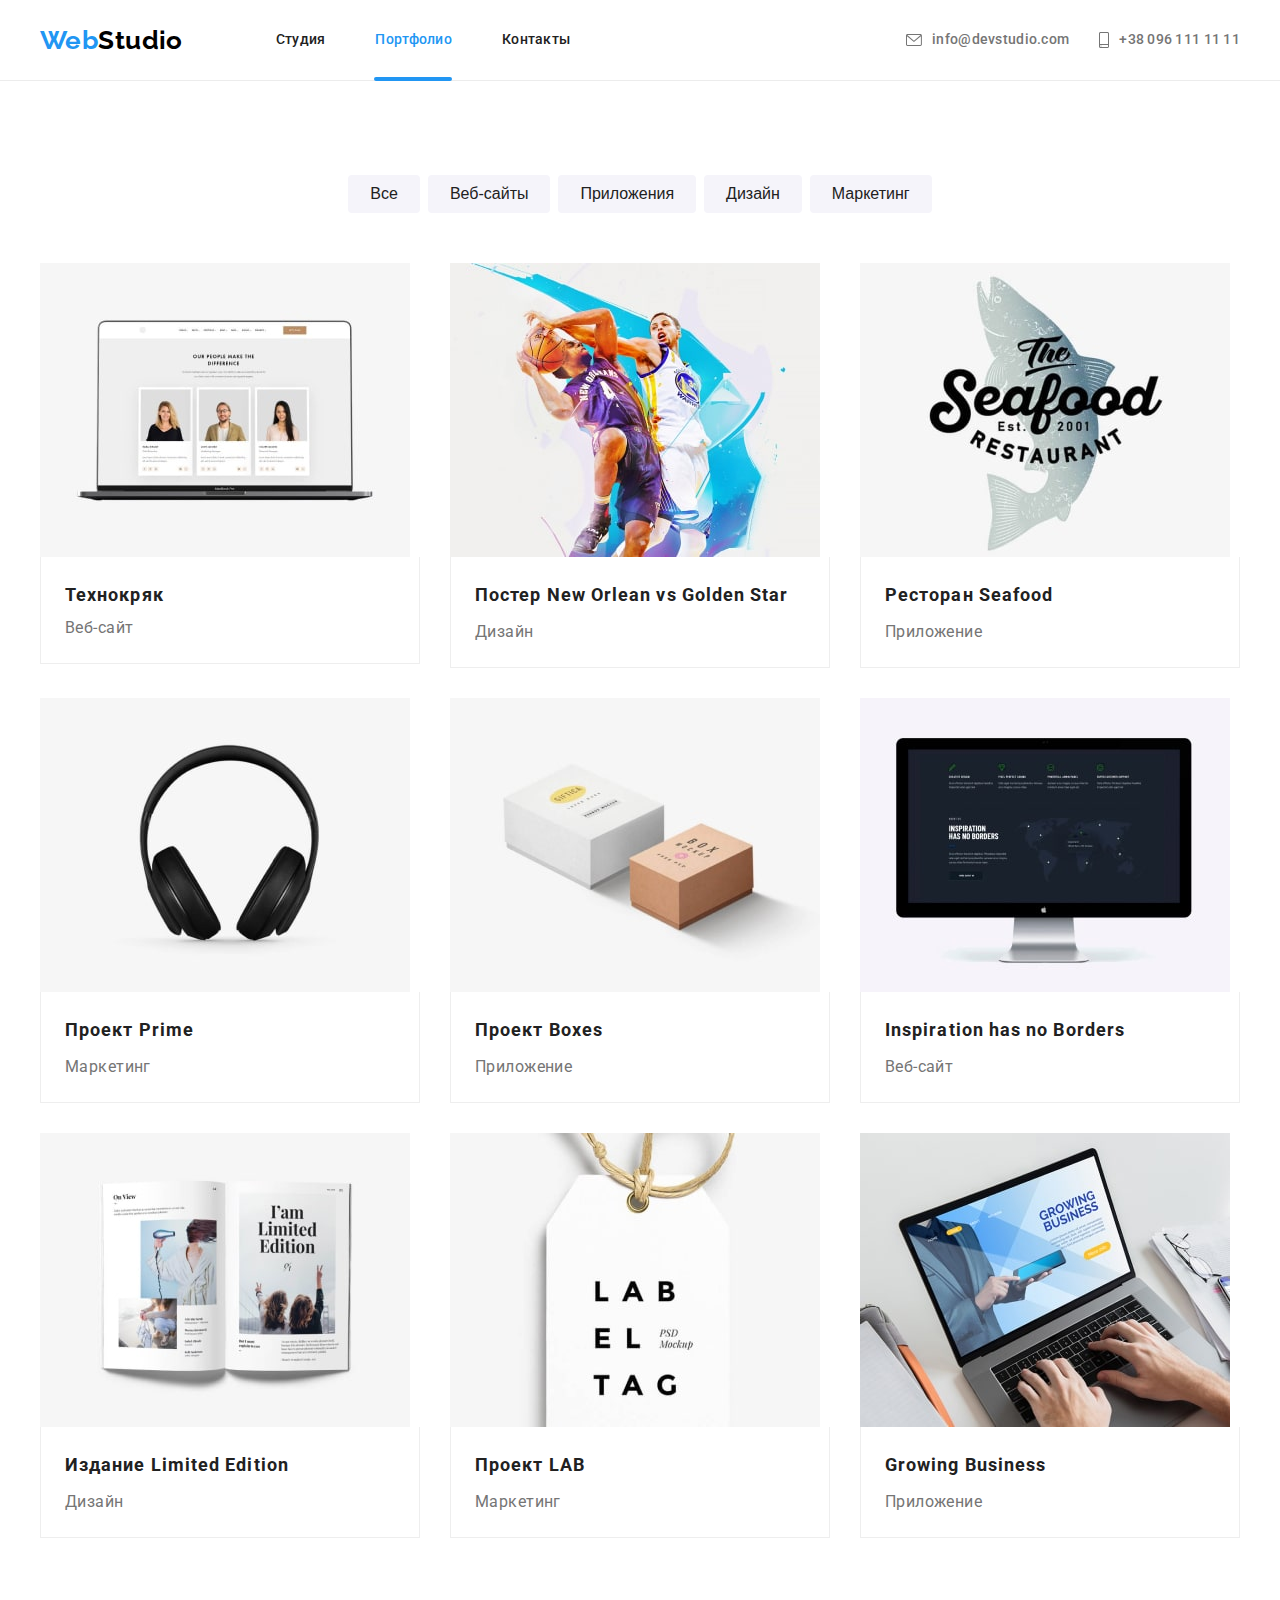
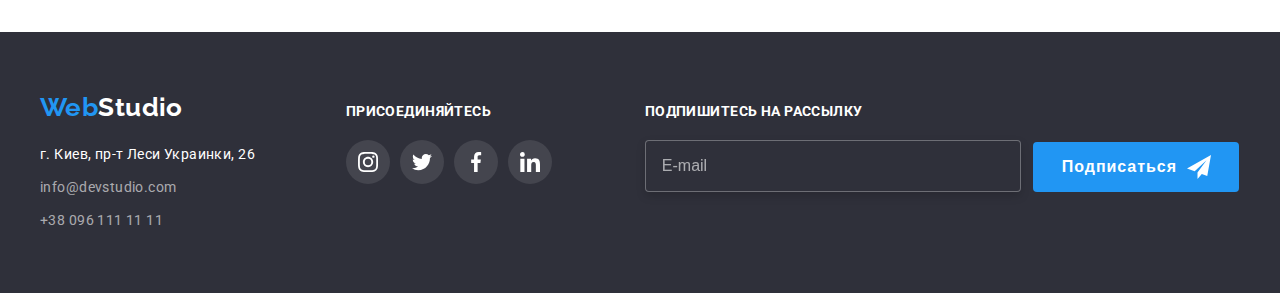
==== commit 4d96dc15: "BEM spec done" ====
--- a/portfolio.html
+++ b/portfolio.html
@@ -1,308 +1,288 @@
 <!DOCTYPE html>
 <html lang="ru">
-  <head>
-    <meta charset="UTF-8" />
-    <meta http-equiv="X-UA-Compatible" content="IE=edge" />
-    <meta name="viewport" content="width=device-width, initial-scale=1.0" />
-    <link
-      rel="stylesheet"
-      href="https://cdnjs.cloudflare.com/ajax/libs/modern-normalize/1.1.0/modern-normalize.min.css"
-      integrity="sha512-wpPYUAdjBVSE4KJnH1VR1HeZfpl1ub8YT/NKx4PuQ5NmX2tKuGu6U/JRp5y+Y8XG2tV+wKQpNHVUX03MfMFn9Q=="
-      crossorigin="anonymous"
-      referrerpolicy="no-referrer"
-    />
-    <link rel="stylesheet" href="./css/styles.css" />
-    <link rel="preconnect" href="https://fonts.googleapis.com" />
-    <link rel="preconnect" href="https://fonts.gstatic.com" crossorigin />
-    <link
-      href="https://fonts.googleapis.com/css2?family=Raleway:wght@700&family=Roboto:wght@400;500;700;900&display=swap"
-      rel="stylesheet"
-    />
-    <title>Портфолио</title>
-  </head>
+	<head>
+		<meta charset="UTF-8" />
+		<meta http-equiv="X-UA-Compatible" content="IE=edge" />
+		<meta name="viewport" content="width=device-width, initial-scale=1.0" />
+		<link
+			rel="stylesheet"
+			href="https://cdnjs.cloudflare.com/ajax/libs/modern-normalize/1.1.0/modern-normalize.min.css"
+			integrity="sha512-wpPYUAdjBVSE4KJnH1VR1HeZfpl1ub8YT/NKx4PuQ5NmX2tKuGu6U/JRp5y+Y8XG2tV+wKQpNHVUX03MfMFn9Q=="
+			crossorigin="anonymous"
+			referrerpolicy="no-referrer"
+		/>
+		<link rel="stylesheet" href="./css/styles.css" />
+		<link rel="preconnect" href="https://fonts.googleapis.com" />
+		<link rel="preconnect" href="https://fonts.gstatic.com" crossorigin />
+		<link
+			href="https://fonts.googleapis.com/css2?family=Raleway:wght@700&family=Roboto:wght@400;500;700;900&display=swap"
+			rel="stylesheet"
+		/>
+		<title>Портфолио</title>
+	</head>
 
-  <body>
-    <!--шапка страцицы-->
-    <header class="page-header">
-      <div class="container main-nav">
-        <nav class="header-nav">
-          <a href="./index.html" class="logo"
-            ><span class="logo__accent">Web</span><span class="logo__header">Studio</span></a
-          >
-          <ul class="navigation-list">
-            <li class="navigation-list__item">
-              <a href="./index.html" class="navigation-list__navigation-link link">Студия</a>
-            </li>
+	<body>
+		<!--шапка страцицы-->
+		<header class="page-header">
+			<div class="container main-nav">
+				<nav class="header-nav">
+					<a href="./index.html" class="logo">
+						<span class="logo__accent">Web</span><span class="logo__header">Studio</span>
+					</a>
+					<ul class="navigation-list">
+						<li class="navigation-list__item">
+							<a href="./index.html" class="navigation-list__navigation-link link">Студия</a>
+						</li>
 
-            <li class="navigation-list__item">
-              <a href="" class="navigation-list__navigation-link--current-portfolio link"
-                >Портфолио</a
-              >
-            </li>
-            <li class="navigation-list__item">
-              <a href="" class="navigation-list__navigation-link link">Контакты</a>
-            </li>
-          </ul>
-        </nav>
-        <ul class="contacts-header">
-          <li class="contacts-header__contacts-item">
-            <a
-              class="contacts-header__contacts-link link"
-              href="mailto:info@devstudio.com"
-              aria-label="Email"
-            >
-              <svg class="mail-icon" width="16" height="12">
-                <use href="./images/symbol-defs.svg#mail-icon"></use>
-              </svg>
-              info@devstudio.com</a
-            >
-          </li>
-          <li class="contacts-header__contacts-item">
-            <a
-              class="contacts-header__contacts-link link"
-              href="tel:+380961111111"
-              aria-label="telephone"
-            >
-              <svg class="tel-icon" width="10" height="16">
-                <use href="./images/symbol-defs.svg#tel-icon"></use></svg
-              >+38 096 111 11 11</a
-            >
-          </li>
-        </ul>
-      </div>
-    </header>
-    <main>
-      <!-- Наши работы -->
-      <section class="section jobs">
-        <h1 class="visually-hidden">Наши работы</h1>
-        <div class="container">
-          <ul class="button-list">
-            <li class="button"><button type="button" class="jobs-button">Все</button></li>
-            <li class="button"><button type="button" class="jobs-button">Веб-сайты</button></li>
-            <li class="button"><button type="button" class="jobs-button">Приложения</button></li>
-            <li class="button"><button type="button" class="jobs-button">Дизайн</button></li>
-            <li class="button"><button type="button" class="jobs-button">Маркетинг</button></li>
-          </ul>
-          <ul class="jobs-list">
-            <li class="jobs-item">
-              <div class="jobs-image">
-                <img src="./images/work-img-1-min.jpg" alt="ноутбук" width="370" />
-                <div class="jobs-overlay">
-                  <p class="jobs-overlay-text">
-                    Технокряк это современная площадка распространения коронавируса. Компании
-                    используют эту платформу для цифрового шпионажа и атак на защищённые сервера
-                    конкурентов.
-                  </p>
-                </div>
-              </div>
-              <div class="jobs-article">
-                <h2 class="jobs-title">Технокряк</h2>
-                <p class="jobs-text">Веб-сайт</p>
-              </div>
-            </li>
-            <li class="jobs-item">
-              <div class="jobs-image">
-                <img src="./images/work-img-2-min.jpg" alt="баскетболисты" width="370" />
-                <div class="jobs-overlay">
-                  <p class="jobs-overlay-text">
-                    Технокряк это современная площадка распространения коронавируса. Компании
-                    используют эту платформу для цифрового шпионажа и атак на защищённые сервера
-                    конкурентов.
-                  </p>
-                </div>
-              </div>
-              <div class="jobs-article">
-                <h2 class="jobs-title">Постер New Orlean vs Golden Star</h2>
-                <p class="jobs-text">Дизайн</p>
-              </div>
-            </li>
-            <li class="jobs-item">
-              <div class="jobs-image">
-                <img src="./images/work-img-3-min.jpg" alt="логотип ресторана" width="370" />
-                <div class="jobs-overlay">
-                  <p class="jobs-overlay-text">
-                    Технокряк это современная площадка распространения коронавируса. Компании
-                    используют эту платформу для цифрового шпионажа и атак на защищённые сервера
-                    конкурентов.
-                  </p>
-                </div>
-              </div>
-              <div class="jobs-article">
-                <h2 class="jobs-title">Ресторан Seafood</h2>
-                <p class="jobs-text">Приложение</p>
-              </div>
-            </li>
-            <li class="jobs-item">
-              <div class="jobs-image">
-                <img src="./images/work-img-4-min.jpg" alt="наушники" width="370" />
-                <div class="jobs-overlay">
-                  <p class="jobs-overlay-text">
-                    Технокряк это современная площадка распространения коронавируса. Компании
-                    используют эту платформу для цифрового шпионажа и атак на защищённые сервера
-                    конкурентов.
-                  </p>
-                </div>
-              </div>
-              <div class="jobs-article">
-                <h2 class="jobs-title">Проект Prime</h2>
-                <p class="jobs-text">Маркетинг</p>
-              </div>
-            </li>
-            <li class="jobs-item">
-              <div class="jobs-image">
-                <img src="./images/work-img-5-min.jpg" alt="две коробочки" width="370" />
-                <div class="jobs-overlay">
-                  <p class="jobs-overlay-text">
-                    Технокряк это современная площадка распространения коронавируса. Компании
-                    используют эту платформу для цифрового шпионажа и атак на защищённые сервера
-                    конкурентов.
-                  </p>
-                </div>
-              </div>
-              <div class="jobs-article">
-                <h2 class="jobs-title">Проект Boxes</h2>
-                <p class="jobs-text">Приложение</p>
-              </div>
-            </li>
-            <li class="jobs-item">
-              <div class="jobs-image">
-                <img src="./images/work-img-6-min.jpg" alt="монитор" width="370" />
-                <div class="jobs-overlay">
-                  <p class="jobs-overlay-text">
-                    Технокряк это современная площадка распространения коронавируса. Компании
-                    используют эту платформу для цифрового шпионажа и атак на защищённые сервера
-                    конкурентов.
-                  </p>
-                </div>
-              </div>
-              <div class="jobs-article">
-                <h2 class="jobs-title">Inspiration has no Borders</h2>
-                <p class="jobs-text">Веб-сайт</p>
-              </div>
-            </li>
-            <li class="jobs-item">
-              <div class="jobs-image">
-                <img src="./images/work-img-7-min.jpg" alt="открытая книга" width="370" />
-                <div class="jobs-overlay">
-                  <p class="jobs-overlay-text">
-                    Технокряк это современная площадка распространения коронавируса. Компании
-                    используют эту платформу для цифрового шпионажа и атак на защищённые сервера
-                    конкурентов.
-                  </p>
-                </div>
-              </div>
-              <div class="jobs-article">
-                <h2 class="jobs-title">Издание Limited Edition</h2>
-                <p class="jobs-text">Дизайн</p>
-              </div>
-            </li>
-            <li class="jobs-item">
-              <div class="jobs-image">
-                <img src="./images/work-img-8-min.jpg" alt="бирка с буквами" width="370" />
-                <div class="jobs-overlay">
-                  <p class="jobs-overlay-text">
-                    Технокряк это современная площадка распространения коронавируса. Компании
-                    используют эту платформу для цифрового шпионажа и атак на защищённые сервера
-                    конкурентов.
-                  </p>
-                </div>
-              </div>
-              <div class="jobs-article">
-                <h2 class="jobs-title">Проект LAB</h2>
-                <p class="jobs-text">Маркетинг</p>
-              </div>
-            </li>
-            <li class="jobs-item">
-              <div class="jobs-image">
-                <img
-                  src="./images/work-img-9-min.jpg"
-                  alt="человек работающий за ноутбуком"
-                  width="370"
-                />
-                <div class="jobs-overlay">
-                  <p class="jobs-overlay-text">
-                    Технокряк это современная площадка распространения коронавируса. Компании
-                    используют эту платформу для цифрового шпионажа и атак на защищённые сервера
-                    конкурентов.
-                  </p>
-                </div>
-              </div>
-              <div class="jobs-article">
-                <h2 class="jobs-title">Growing Business</h2>
-                <p class="jobs-text">Приложение</p>
-              </div>
-            </li>
-          </ul>
-        </div>
-      </section>
-    </main>
-    <!-- Подвал страницы -->
-    <footer class="page-footer studio">
-      <div class="container">
-        <div class="footer-main-flex">
-          <div class="footer-socials">
-            <a href="./index.html" class="logo footer"
-              ><span class="logo-accent">Web</span><span class="logo-footer">Studio</span>
-            </a>
-            <address class="location">
-              <a class="location-ref" href="https://www.google.com.ua/maps/" target="_blank"
-                >г. Киев, пр-т Леси Украинки, 26</a
-              >
-            </address>
-
-            <ul class="contacts footer">
-              <li class="contacts footer link">
-                <a href="mailto:info@devstudio.com" class="contacts-footer-link"
-                  >info@devstudio.com</a
-                >
-              </li>
-              <li class="contacts footer link">
-                <a href="tel:+380961111111" class="contacts-footer-link">+38 096 111 11 11</a>
-              </li>
-            </ul>
-          </div>
-          <div class="footer-invite-card">
-            <p class="footer-invite">присоединяйтесь</p>
-            <ul class="footer-social-link">
-              <li class="footer-icon-social">
-                <a class="footer-icon-ref" href="https://www.instagram.com/" target="_blank"
-                  ><svg class="footer-icon" width="20" height="20">
-                    <use href="./images/symbol-defs.svg#instagram-icon"></use></svg
-                ></a>
-              </li>
-              <li class="footer-icon-social">
-                <a class="footer-icon-ref" href="https://twitter.com/" target="_blank"
-                  ><svg class="footer-icon" width="20" height="20">
-                    <use href="./images/symbol-defs.svg#twitter-icon"></use></svg
-                ></a>
-              </li>
-              <li class="footer-icon-social">
-                <a class="footer-icon-ref" href="https://www.facebook.com/" target="_blank"
-                  ><svg class="footer-icon" width="20" height="20">
-                    <use href="./images/symbol-defs.svg#facebook-icon"></use></svg
-                ></a>
-              </li>
-              <li class="footer-icon-social">
-                <a class="footer-icon-ref" href="https://ru.linkedin.com/" target="_blank"
-                  ><svg class="footer-icon" width="20" height="20">
-                    <use href="./images/symbol-defs.svg#linkedin-icon"></use></svg
-                ></a>
-              </li>
-            </ul>
-          </div>
-          <form class="signup-form" name="signup-form" autocomplete="on">
-            <label class="signup-label">
-              Подпишитесь на рассылку
-              <input class="signup-input" type="email" name="email" placeholder="E-mail" />
-            </label>
-            <button class="signup-button" type="submit">
-              Подписаться<svg class="signup-icon" width="24" height="24">
-                <use href="./images/icons.svg#icon-send"></use>
-              </svg>
-            </button>
-          </form>
-        </div>
-      </div>
-    </footer>
-  </body>
+						<li class="navigation-list__item">
+							<a href="" class="navigation-list__navigation-link--current-portfolio link">Портфолио</a>
+						</li>
+						<li class="navigation-list__item">
+							<a href="" class="navigation-list__navigation-link link">Контакты</a>
+						</li>
+					</ul>
+				</nav>
+				<ul class="contacts-header">
+					<li class="contacts-header__contacts-item">
+						<a class="contacts-header__contacts-link link" href="mailto:info@devstudio.com" aria-label="Email">
+							<svg class="contacts-header__mail-icon" width="16" height="12">
+								<use href="./images/symbol-defs.svg#mail-icon"></use>
+							</svg>
+							info@devstudio.com
+						</a>
+					</li>
+					<li class="contacts-header__contacts-item">
+						<a class="contacts-header__contacts-link link" href="tel:+380961111111" aria-label="telephone">
+							<svg class="contacts-header__tel-icon" width="10" height="16">
+								<use href="./images/symbol-defs.svg#tel-icon"></use>
+							</svg>
+							+38 096 111 11 11
+						</a>
+					</li>
+				</ul>
+			</div>
+		</header>
+		<main>
+			<!-- Наши работы -->
+			<section class="section jobs">
+				<h1 class="visually-hidden">Наши работы</h1>
+				<div class="container">
+					<ul class="jobs__buttons-list">
+						<li class="jobs__button"><button type="button" class="button">Все</button></li>
+						<li class="jobs__button"><button type="button" class="button">Веб-сайты</button></li>
+						<li class="jobs__button"><button type="button" class="button">Приложения</button></li>
+						<li class="jobs__button"><button type="button" class="button">Дизайн</button></li>
+						<li class="jobs__button"><button type="button" class="button">Маркетинг</button></li>
+					</ul>
+					<ul class="jobs__project-list">
+						<li class="jobs__item">
+							<div class="jobs__image">
+								<img src="./images/work-img-1-min.jpg" alt="ноутбук" width="370" />
+								<div class="jobs__overlay">
+									<p class="jobs__overlay-text">
+										Технокряк это современная площадка распространения коронавируса. Компании используют эту платформу
+										для цифрового шпионажа и атак на защищённые сервера конкурентов.
+									</p>
+								</div>
+							</div>
+							<div class="jobs__article">
+								<h2 class="jobs__title">Технокряк</h2>
+								<p class="jobs-text">Веб-сайт</p>
+							</div>
+						</li>
+						<li class="jobs__item">
+							<div class="jobs__image">
+								<img src="./images/work-img-2-min.jpg" alt="баскетболисты" width="370" />
+								<div class="jobs__overlay">
+									<p class="jobs__overlay-text">
+										Технокряк это современная площадка распространения коронавируса. Компании используют эту платформу
+										для цифрового шпионажа и атак на защищённые сервера конкурентов.
+									</p>
+								</div>
+							</div>
+							<div class="jobs__article">
+								<h2 class="jobs__title">Постер New Orlean vs Golden Star</h2>
+								<p class="jobs__text">Дизайн</p>
+							</div>
+						</li>
+						<li class="jobs__item">
+							<div class="jobs__image">
+								<img src="./images/work-img-3-min.jpg" alt="логотип ресторана" width="370" />
+								<div class="jobs__overlay">
+									<p class="jobs__overlay-text">
+										Технокряк это современная площадка распространения коронавируса. Компании используют эту платформу
+										для цифрового шпионажа и атак на защищённые сервера конкурентов.
+									</p>
+								</div>
+							</div>
+							<div class="jobs__article">
+								<h2 class="jobs__title">Ресторан Seafood</h2>
+								<p class="jobs__text">Приложение</p>
+							</div>
+						</li>
+						<li class="jobs__item">
+							<div class="jobs__image">
+								<img src="./images/work-img-4-min.jpg" alt="наушники" width="370" />
+								<div class="jobs__overlay">
+									<p class="jobs__overlay-text">
+										Технокряк это современная площадка распространения коронавируса. Компании используют эту платформу
+										для цифрового шпионажа и атак на защищённые сервера конкурентов.
+									</p>
+								</div>
+							</div>
+							<div class="jobs__article">
+								<h2 class="jobs__title">Проект Prime</h2>
+								<p class="jobs__text">Маркетинг</p>
+							</div>
+						</li>
+						<li class="jobs__item">
+							<div class="jobs__image">
+								<img src="./images/work-img-5-min.jpg" alt="две коробочки" width="370" />
+								<div class="jobs__overlay">
+									<p class="jobs__overlay-text">
+										Технокряк это современная площадка распространения коронавируса. Компании используют эту платформу
+										для цифрового шпионажа и атак на защищённые сервера конкурентов.
+									</p>
+								</div>
+							</div>
+							<div class="jobs__article">
+								<h2 class="jobs__title">Проект Boxes</h2>
+								<p class="jobs__text">Приложение</p>
+							</div>
+						</li>
+						<li class="jobs__item">
+							<div class="jobs__image">
+								<img src="./images/work-img-6-min.jpg" alt="монитор" width="370" />
+								<div class="jobs__overlay">
+									<p class="jobs__overlay-text">
+										Технокряк это современная площадка распространения коронавируса. Компании используют эту платформу
+										для цифрового шпионажа и атак на защищённые сервера конкурентов.
+									</p>
+								</div>
+							</div>
+							<div class="jobs__article">
+								<h2 class="jobs__title">Inspiration has no Borders</h2>
+								<p class="jobs__text">Веб-сайт</p>
+							</div>
+						</li>
+						<li class="jobs__item">
+							<div class="jobs__image">
+								<img src="./images/work-img-7-min.jpg" alt="открытая книга" width="370" />
+								<div class="jobs__overlay">
+									<p class="jobs__overlay-text">
+										Технокряк это современная площадка распространения коронавируса. Компании используют эту платформу
+										для цифрового шпионажа и атак на защищённые сервера конкурентов.
+									</p>
+								</div>
+							</div>
+							<div class="jobs__article">
+								<h2 class="jobs__title">Издание Limited Edition</h2>
+								<p class="jobs__text">Дизайн</p>
+							</div>
+						</li>
+						<li class="jobs__item">
+							<div class="jobs__image">
+								<img src="./images/work-img-8-min.jpg" alt="бирка с буквами" width="370" />
+								<div class="jobs__overlay">
+									<p class="jobs__overlay-text">
+										Технокряк это современная площадка распространения коронавируса. Компании используют эту платформу
+										для цифрового шпионажа и атак на защищённые сервера конкурентов.
+									</p>
+								</div>
+							</div>
+							<div class="jobs__article">
+								<h2 class="jobs__title">Проект LAB</h2>
+								<p class="jobs__text">Маркетинг</p>
+							</div>
+						</li>
+						<li class="jobs__item">
+							<div class="jobs__image">
+								<img src="./images/work-img-9-min.jpg" alt="человек работающий за ноутбуком" width="370" />
+								<div class="jobs__overlay">
+									<p class="jobs__overlay-text">
+										Технокряк это современная площадка распространения коронавируса. Компании используют эту платформу
+										для цифрового шпионажа и атак на защищённые сервера конкурентов.
+									</p>
+								</div>
+							</div>
+							<div class="jobs__article">
+								<h2 class="jobs__title">Growing Business</h2>
+								<p class="jobs__text">Приложение</p>
+							</div>
+						</li>
+					</ul>
+				</div>
+			</section>
+		</main>
+		<!-- Подвал страницы -->
+		<footer class="page-footer">
+			<div class="container">
+				<div class="footer__main-flex">
+					<div class="footer__socials">
+						<a href="./index.html" class="logo">
+							<span class="logo__accent">Web</span><span class="logo__footer">Studio</span>
+						</a>
+						<address class="location">
+							<a class="location__ref" href="https://www.google.com.ua/maps/" target="_blank">
+								г. Киев, пр-т Леси Украинки, 26
+							</a>
+						</address>
+						<ul class="contacts-footer">
+							<li class="contacts-footer__list">
+								<a href="mailto:info@devstudio.com" class="contacts-footer__link">info@devstudio.com</a>
+							</li>
+							<li class="contacts-footer__list">
+								<a href="tel:+380961111111" class="contacts-footer__link">+38 096 111 11 11</a>
+							</li>
+						</ul>
+					</div>
+					<div class="footer-socials">
+						<p class="footer-socials__invitation">присоединяйтесь</p>
+						<ul class="footer-socials__link">
+							<li class="footer-socials__list">
+								<a class="footer-socials__icon-ref" href="https://www.instagram.com/" target="_blank">
+									<svg class="footer-socials__icon" width="20" height="20">
+										<use href="./images/symbol-defs.svg#instagram-icon"></use>
+									</svg>
+								</a>
+							</li>
+							<li class="footer-socials__list">
+								<a class="footer-socials__icon-ref" href="https://twitter.com/" target="_blank">
+									<svg class="footer-socials__icon" width="20" height="20">
+										<use href="./images/symbol-defs.svg#twitter-icon"></use>
+									</svg>
+								</a>
+							</li>
+							<li class="footer-socials__list">
+								<a class="footer-socials__icon-ref" href="https://www.facebook.com/" target="_blank">
+									<svg class="footer-socials__icon" width="20" height="20">
+										<use href="./images/symbol-defs.svg#facebook-icon"></use>
+									</svg>
+								</a>
+							</li>
+							<li class="footer-socials__list">
+								<a class="footer-socials__icon-ref" href="https://ru.linkedin.com/" target="_blank">
+									<svg class="footer-socials__icon" width="20" height="20">
+										<use href="./images/symbol-defs.svg#linkedin-icon"></use>
+									</svg>
+								</a>
+							</li>
+						</ul>
+					</div>
+					<form class="signup-form" name="signup-form" autocomplete="on">
+						<label class="signup-form__label">
+							Подпишитесь на рассылку
+							<input class="signup-form__input" type="email" name="email" placeholder="E-mail" />
+						</label>
+						<button class="signup-form__button" type="submit">
+							Подписаться
+							<svg class="signup-form__icon" width="24" height="24">
+								<use href="./images/icons.svg#icon-send"></use>
+							</svg>
+						</button>
+					</form>
+				</div>
+			</div>
+		</footer>
+	</body>
 </html>
--- a/css/styles.css
+++ b/css/styles.css
@@ -1,824 +1,806 @@
 body {
-  font-family: 'Roboto', sans-serif;
-  letter-spacing: 0.03em;
-  font-size: 14px;
-  color: var(--primary-text-color);
+	font-family: "Roboto", sans-serif;
+	letter-spacing: 0.03em;
+	font-size: 14px;
+	color: var(--primary-text-color);
 }
 *,
 ::before,
 ::after {
-  padding: 0;
-  margin: 0;
-  border: 0;
-  outline: 0;
+	padding: 0;
+	margin: 0;
+	border: 0;
+	outline: 0;
 }
 
 :root {
-  --secondary-text-color: #212121;
-  --primary-text-color: #757575;
-  --accent-color: #2196f3;
-  --background-color: #ffffff;
-  --hero-and-footer-background-color: #2f303a;
-  --main-background-color: #e5e5e5;
-  --team-background-color: #f5f4fa;
-  --card-set-gap: 30px;
+	--secondary-text-color: #212121;
+	--primary-text-color: #757575;
+	--accent-color: #2196f3;
+	--background-color: #ffffff;
+	--hero-and-footer-background-color: #2f303a;
+	--main-background-color: #e5e5e5;
+	--team-background-color: #f5f4fa;
+	--card-set-gap: 30px;
 }
 .link {
-  display: block;
+	display: block;
 }
 img {
-  display: block;
-  max-width: 100%;
-  height: auto;
+	display: block;
+	max-width: 100%;
+	height: auto;
 }
 li {
-  list-style-type: none;
-  /* Убираем маркеры */
+	list-style-type: none;
+	/* Убираем маркеры */
 }
 a {
-  text-decoration: none;
-  /* Убираем подчёркивание для всех ссылок */
+	text-decoration: none;
+	/* Убираем подчёркивание для всех ссылок */
 }
 .visually-hidden {
-  position: absolute;
-  width: 1px;
-  height: 1px;
-  margin: -1px;
-  padding: 0;
-  overflow: hidden;
-  border: 0;
-  clip: rect(0 0 0 0);
+	position: absolute;
+	width: 1px;
+	height: 1px;
+	margin: -1px;
+	padding: 0;
+	overflow: hidden;
+	border: 0;
+	clip: rect(0 0 0 0);
 }
 .container {
-  width: 1200px;
-  margin: 0 auto;
-  padding: 0 15px;
+	width: 1200px;
+	margin: 0 auto;
+	padding: 0 15px;
 }
 .section {
-  padding-top: 94px;
-  padding-bottom: 94px;
+	padding-top: 94px;
+	padding-bottom: 94px;
 }
 
 /* стили хедера */
 
 .logo {
-  font-family: Raleway;
-  font-weight: 700;
-  font-size: 26px;
-  line-height: 1.19;
-}
-.logo {
-  margin-right: 93px;
-}
+	font-family: Raleway;
+	font-weight: 700;
+	font-size: 26px;
+	line-height: 1.19;
+	margin-right: 93px;
+}
+
 .main-nav {
-  display: flex;
-  align-items: center;
+	display: flex;
+	align-items: center;
 }
 .navigation-list .navigation-list__item:not(:last-child) {
-  margin-right: 50px;
+	margin-right: 50px;
 }
 .contacts-header .contacts-header__contacts-item:not(:last-child) {
-  margin-right: 30px;
+	margin-right: 30px;
 }
 
 .main-nav .link {
-  padding-top: 32px;
-  padding-bottom: 32px;
+	padding-top: 32px;
+	padding-bottom: 32px;
 }
 .header-nav {
-  display: flex;
-  align-items: center;
+	display: flex;
+	align-items: center;
 }
 .navigation-list {
-  display: flex;
-  font-weight: 500;
-  line-height: 1.14;
-  letter-spacing: 0.02em;
+	display: flex;
+	font-weight: 500;
+	line-height: 1.14;
+	letter-spacing: 0.02em;
 }
 
 .contacts-header {
-  display: flex;
-  margin-left: auto;
+	display: flex;
+	margin-left: auto;
 }
 header {
-  background-color: var(--background-color);
+	background-color: var(--background-color);
 }
 .logo__accent {
-  color: var(--accent-color);
+	color: var(--accent-color);
 }
 .logo__header {
-  color: #000000;
-}
-.logo__footer {
-  color: var(--background-color);
-}
+	color: #000000;
+}
+
 .navigation-list__navigation-link {
-  color: var(--secondary-text-color);
-  transition: color 250ms cubic-bezier(0.4, 0, 0.2, 1);
+	color: var(--secondary-text-color);
+	transition: color 250ms cubic-bezier(0.4, 0, 0.2, 1);
 }
 .navigation-list__navigation-link:hover,
 .navigation-list__navigation-link:focus {
-  color: var(--accent-color);
+	color: var(--accent-color);
 }
 .navigation-list__navigation-link--current {
-  color: var(--accent-color);
-  position: relative;
+	color: var(--accent-color);
+	position: relative;
 }
 .navigation-list__navigation-link--current::after {
-  content: ' ';
-  position: absolute;
-  width: 48px;
-  height: 4px;
-  background-color: var(--accent-color);
-  bottom: -1px;
-  right: 0;
-  border-radius: 2px;
+	content: " ";
+	position: absolute;
+	width: 48px;
+	height: 4px;
+	background-color: var(--accent-color);
+	bottom: -1px;
+	right: 0;
+	border-radius: 2px;
 }
 .navigation-list__navigation-link--current-portfolio {
-  color: var(--accent-color);
-  position: relative;
+	color: var(--accent-color);
+	position: relative;
 }
 .navigation-list__navigation-link--current-portfolio::after {
-  content: ' ';
-  position: absolute;
-  width: 78px;
-  height: 4px;
-  background-color: var(--accent-color);
-  bottom: -1px;
-  right: 0;
-  border-radius: 2px;
+	content: " ";
+	position: absolute;
+	width: 78px;
+	height: 4px;
+	background-color: var(--accent-color);
+	bottom: -1px;
+	right: 0;
+	border-radius: 2px;
 }
 .contacts-header__contacts-link {
-  display: flex;
-  align-items: center;
-  font-weight: 500;
-  line-height: 1.14;
-  letter-spacing: 0.02em;
-  color: var(--primary-text-color);
-  transition: color 250ms cubic-bezier(0.4, 0, 0.2, 1);
-}
-
-.mail-icon,
-.tel-icon {
-  margin-right: 10px;
-  fill: currentColor;
+	display: flex;
+	align-items: center;
+	font-weight: 500;
+	line-height: 1.14;
+	letter-spacing: 0.02em;
+	color: var(--primary-text-color);
+	transition: color 250ms cubic-bezier(0.4, 0, 0.2, 1);
+}
+
+.contacts-header__mail-icon,
+.contacts-header__tel-icon {
+	margin-right: 10px;
+	fill: currentColor;
 }
 .contacts-header__contacts-link:hover,
 .contacts-header__contacts-link:focus,
-.mail-icon:hover,
-.mail-icon:focus,
-.tel-icon:hover,
-.tel-icon:focus {
-  color: var(--accent-color);
-  fill: var(--accent-color);
+.contacts-header__mail-icon:hover,
+.contacts-header__mail-icon:focus,
+.contacts-header__tel-icon:hover,
+.contacts-header__tel-icon:focus {
+	color: var(--accent-color);
+	fill: var(--accent-color);
 }
 
 /* стили hero */
 .section.hero {
-  padding: 200px 0px;
+	padding: 200px 0px;
 }
 .hero {
-  background-color: var(--hero-and-footer-background-color);
-  background-image: linear-gradient(to right, rgba(47, 48, 58, 0.4), rgba(47, 48, 58, 0.4)),
-    url(../images/hero-img-min.jpg);
-  color: var(--background-color);
-  max-width: 1600px;
-  height: 600px;
-  margin: 0 auto;
-}
-
-.hero-title {
-  margin-bottom: 30px;
-  font-weight: 900;
-  font-size: 44px;
-  line-height: 1.36;
-  text-align: center;
-  letter-spacing: 0.06em;
-  text-transform: uppercase;
-}
-.hero-button {
-  position: relative;
-  top: 0;
-  margin-left: auto;
-  margin-right: auto;
-  padding: 10px 32px;
-  border-radius: 4px;
-  cursor: pointer;
-  font-weight: 700;
-  font-size: 16px;
-  line-height: 1.88;
-  letter-spacing: 0.06em;
-  display: block;
-  background-color: var(--accent-color);
-  color: var(--background-color);
-  transition: box-shadow 250ms cubic-bezier(0.4, 0, 0.2, 1),
-    background-color 250ms cubic-bezier(0.4, 0, 0.2, 1), top 250ms cubic-bezier(0.4, 0, 0.2, 1);
-}
-.hero-button:hover,
-.hero-button:focus {
-  top: 2px;
-  background-color: #188ce8;
-  box-shadow: 0px 4px 4px rgba(0, 0, 0, 0.15);
+	background-color: var(--hero-and-footer-background-color);
+	background-image: linear-gradient(to right, rgba(47, 48, 58, 0.4), rgba(47, 48, 58, 0.4)),
+		url(../images/hero-img-min.jpg);
+	color: var(--background-color);
+	max-width: 1600px;
+	height: 600px;
+	margin: 0 auto;
+}
+
+.hero__title {
+	margin-bottom: 30px;
+	font-weight: 900;
+	font-size: 44px;
+	line-height: 1.36;
+	text-align: center;
+	letter-spacing: 0.06em;
+	text-transform: uppercase;
+}
+.hero__button {
+	position: relative;
+	top: 0;
+	margin-left: auto;
+	margin-right: auto;
+	padding: 10px 32px;
+	border-radius: 4px;
+	cursor: pointer;
+	font-weight: 700;
+	font-size: 16px;
+	line-height: 1.88;
+	letter-spacing: 0.06em;
+	display: block;
+	background-color: var(--accent-color);
+	color: var(--background-color);
+	transition: box-shadow 250ms cubic-bezier(0.4, 0, 0.2, 1), background-color 250ms cubic-bezier(0.4, 0, 0.2, 1),
+		top 250ms cubic-bezier(0.4, 0, 0.2, 1);
+}
+.hero__button:hover,
+.hero__button:focus {
+	top: 2px;
+	background-color: #188ce8;
+	box-shadow: 0px 4px 4px rgba(0, 0, 0, 0.15);
 }
 /* модальное окно */
 .backdrop {
-  position: fixed;
-  top: 0;
-  left: 0;
-  background-color: rgba(0, 0, 0, 0.2);
-  width: 100%;
-  height: 100%;
-  opacity: 1;
-  transition: opacity 250ms cubic-bezier(0.4, 0, 0.2, 1),
-    visibility 250ms cubic-bezier(0.4, 0, 0.2, 1);
+	position: fixed;
+	top: 0;
+	left: 0;
+	background-color: rgba(0, 0, 0, 0.2);
+	width: 100%;
+	height: 100%;
+	opacity: 1;
+	transition: opacity 250ms cubic-bezier(0.4, 0, 0.2, 1), visibility 250ms cubic-bezier(0.4, 0, 0.2, 1);
 }
 .backdrop.is-hidden {
-  opacity: 0;
-  pointer-events: none;
-  visibility: hidden;
-}
-.modal-button {
-  position: absolute;
-  right: 8px;
-  top: 8px;
-  display: flex;
-  align-items: center;
-  justify-content: center;
-  width: 30px;
-  height: 30px;
-  border-radius: 50%;
-  border: 1px solid rgba(0, 0, 0, 0.1);
-  background-color: var(--background-color);
-  cursor: pointer;
-  transform: scale(1);
-  transition: fill 250ms cubic-bezier(0.4, 0, 0.2, 1), transform 250ms cubic-bezier(0.4, 0, 0.2, 1);
-}
-
-.modal-button:hover,
-.modal-button:focus {
-  transform: scale(1.3);
-  fill: var(--accent-color);
+	opacity: 0;
+	pointer-events: none;
+	visibility: hidden;
+}
+.modal__button {
+	position: absolute;
+	right: 8px;
+	top: 8px;
+	display: flex;
+	align-items: center;
+	justify-content: center;
+	width: 30px;
+	height: 30px;
+	border-radius: 50%;
+	border: 1px solid rgba(0, 0, 0, 0.1);
+	background-color: var(--background-color);
+	cursor: pointer;
+	transform: scale(1);
+	transition: fill 250ms cubic-bezier(0.4, 0, 0.2, 1), transform 250ms cubic-bezier(0.4, 0, 0.2, 1);
+}
+
+.modal__button:hover,
+.modal__button:focus {
+	transform: scale(1.3);
+	fill: var(--accent-color);
 }
 
 .backdrop.is-hidden .modal {
-  transform: translate(-50%, -50%) scale(0);
-  opacity: 0;
+	transform: translate(-50%, -50%) scale(0);
+	opacity: 0;
 }
 .modal {
-  position: absolute;
-  top: 50%;
-  left: 50%;
-  transform: translate(-50%, -50%) scale(1);
-  transition: transform 250ms cubic-bezier(0.4, 0, 0.2, 1),
-    opacity 250ms cubic-bezier(0.4, 0, 0.2, 1);
-  opacity: 1;
-  min-width: 528px;
-  min-height: 581px;
-  border-radius: 4px;
-  box-shadow: 0px 1px 3px rgba(0, 0, 0, 0.12), 0px 1px 1px rgba(0, 0, 0, 0.14),
-    0px 2px 1px rgba(0, 0, 0, 0.2);
-  background-color: var(--background-color);
+	position: absolute;
+	top: 50%;
+	left: 50%;
+	transform: translate(-50%, -50%) scale(1);
+	transition: transform 250ms cubic-bezier(0.4, 0, 0.2, 1), opacity 250ms cubic-bezier(0.4, 0, 0.2, 1);
+	opacity: 1;
+	min-width: 528px;
+	min-height: 581px;
+	border-radius: 4px;
+	box-shadow: 0px 1px 3px rgba(0, 0, 0, 0.12), 0px 1px 1px rgba(0, 0, 0, 0.14), 0px 2px 1px rgba(0, 0, 0, 0.2);
+	background-color: var(--background-color);
 }
 /* стили для формы модального окна */
-.subscribe-form {
-  padding: 40px;
-}
-.subscribe-label {
-  font-size: 12px;
-  line-height: 1.17;
-  letter-spacing: 0.01em;
-  cursor: pointer;
-}
-
-.subscribe-text {
-  text-align: center;
-  font-weight: 700;
-  font-size: 20px;
-  line-height: 1.15;
-  color: var(--secondary-text-color);
-  margin-bottom: 12px;
-}
-.subscribe-input {
-  border: 1px solid rgba(33, 33, 33, 0.2);
-  border-radius: 4px;
-  width: 100%;
-  height: 40px;
-  display: block;
-  margin-top: 4px;
-  margin-bottom: 10px;
-  padding-left: 42px;
-  cursor: pointer;
-  transition: border-color 250ms cubic-bezier(0.4, 0, 0.2, 1);
-}
-
-.subscribe-block:hover,
-.subscribe-block:focus,
-.subscribe-input:hover,
-.subscribe-input:focus {
-  border-color: var(--accent-color);
-  fill: var(--accent-color);
-}
-.subscribe-block {
-  position: relative;
-}
-.icon-modal {
-  position: absolute;
-  transform: translateY(-50%);
-  top: 50%;
-  left: 12px;
-  transition: fill 250ms cubic-bezier(0.4, 0, 0.2, 1);
-}
-.textarea-input {
-  display: block;
-  border: 1px solid rgba(33, 33, 33, 0.2);
-  border-radius: 4px;
-  margin-top: 4px;
-  margin-bottom: 20px;
-  padding: 12px 16px;
-  width: 100%;
-  height: 120px;
-  resize: none;
-}
-.textarea-input::placeholder {
-  line-height: 1.14;
-  letter-spacing: 0.01em;
-  color: rgba(117, 117, 117, 0.5);
-}
-.checkbox-input:checked + .checkbox-icon {
-  border-color: transparent;
-  background-image: url(../images/icon-check.svg);
-  background-size: content;
-  background-origin: border-box;
-}
-
-.checkbox-icon {
-  display: inline-block;
-  width: 16px;
-  height: 15px;
-  margin-right: 7px;
-  border: 2px solid var(--secondary-text-color);
-  border-radius: 2px;
-}
-.checkbox-label {
-  display: flex;
-  justify-content: center;
-  align-items: center;
-  line-height: 1.71;
-  cursor: pointer;
-  margin-bottom: 30px;
-}
-.checkbox-license {
-  display: block;
-  line-height: 1.71;
-  text-decoration-line: underline;
-  color: var(--accent-color);
-  margin-left: 4px;
-}
-.subscribe-button {
-  position: relative;
-  top: 0;
-  margin: 0 auto;
-  padding: 10px 55px 10px 56px;
-  font-weight: 700;
-  font-size: 16px;
-  line-height: 1.88;
-  display: block;
-  letter-spacing: 0.06em;
-  color: var(--background-color);
-  background-color: var(--accent-color);
-  border-radius: 4px;
-  cursor: pointer;
-  transition: box-shadow 250ms cubic-bezier(0.4, 0, 0.2, 1),
-    background-color 250ms cubic-bezier(0.4, 0, 0.2, 1), top 250ms cubic-bezier(0.4, 0, 0.2, 1);
-}
-.subscribe-button:hover,
-.subscribe-button:focus {
-  top: 2px;
-  background-color: #188ce8;
-  box-shadow: 0px 4px 4px rgba(0, 0, 0, 0.15);
+.subscribe {
+	padding: 40px;
+}
+.subscribe__label {
+	font-size: 12px;
+	line-height: 1.17;
+	letter-spacing: 0.01em;
+	cursor: pointer;
+}
+
+.subscribe__text {
+	text-align: center;
+	font-weight: 700;
+	font-size: 20px;
+	line-height: 1.15;
+	color: var(--secondary-text-color);
+	margin-bottom: 12px;
+}
+.subscribe__input {
+	border: 1px solid rgba(33, 33, 33, 0.2);
+	border-radius: 4px;
+	width: 100%;
+	height: 40px;
+	display: block;
+	margin-top: 4px;
+	margin-bottom: 10px;
+	padding-left: 42px;
+	cursor: pointer;
+	transition: border-color 250ms cubic-bezier(0.4, 0, 0.2, 1);
+}
+
+.subscribe__block:hover,
+.subscribe__block:focus,
+.subscribe__input:hover,
+.subscribe__input:focus {
+	border-color: var(--accent-color);
+	fill: var(--accent-color);
+}
+.subscribe__block {
+	position: relative;
+}
+.subscribe__icon {
+	position: absolute;
+	transform: translateY(-50%);
+	top: 50%;
+	left: 12px;
+	transition: fill 250ms cubic-bezier(0.4, 0, 0.2, 1);
+}
+.subscribe__textarea-input {
+	display: block;
+	border: 1px solid rgba(33, 33, 33, 0.2);
+	border-radius: 4px;
+	margin-top: 4px;
+	margin-bottom: 20px;
+	padding: 12px 16px;
+	width: 100%;
+	height: 120px;
+	resize: none;
+}
+.subscribe__textarea-input::placeholder {
+	line-height: 1.14;
+	letter-spacing: 0.01em;
+	color: rgba(117, 117, 117, 0.5);
+}
+.subscribe__checkbox-input:checked + .subscribe__checkbox-icon {
+	border-color: transparent;
+	background-image: url(../images/icon-check.svg);
+	background-size: content;
+	background-origin: border-box;
+}
+
+.subscribe__checkbox-icon {
+	display: inline-block;
+	width: 16px;
+	height: 15px;
+	margin-right: 7px;
+	border: 2px solid var(--secondary-text-color);
+	border-radius: 2px;
+}
+.subscribe__checkbox-label {
+	display: flex;
+	justify-content: center;
+	align-items: center;
+	line-height: 1.71;
+	cursor: pointer;
+	margin-bottom: 30px;
+}
+.subscribe__checkbox-license {
+	display: block;
+	line-height: 1.71;
+	text-decoration-line: underline;
+	color: var(--accent-color);
+	margin-left: 4px;
+}
+.subscribe__button {
+	position: relative;
+	top: 0;
+	margin: 0 auto;
+	padding: 10px 55px 10px 56px;
+	font-weight: 700;
+	font-size: 16px;
+	line-height: 1.88;
+	display: block;
+	letter-spacing: 0.06em;
+	color: var(--background-color);
+	background-color: var(--accent-color);
+	border-radius: 4px;
+	cursor: pointer;
+	transition: box-shadow 250ms cubic-bezier(0.4, 0, 0.2, 1), background-color 250ms cubic-bezier(0.4, 0, 0.2, 1),
+		top 250ms cubic-bezier(0.4, 0, 0.2, 1);
+}
+.subscribe__button:hover,
+.subscribe__button:focus {
+	top: 2px;
+	background-color: #188ce8;
+	box-shadow: 0px 4px 4px rgba(0, 0, 0, 0.15);
 }
 
 /* cтили для advantages и occupations */
 .advantages,
 .occupations {
-  background-color: var(--background-color);
+	background-color: var(--background-color);
 }
 .advantages {
-  line-height: 1.71;
-}
-.advantages-title {
-  margin-bottom: 10px;
-  font-weight: 700;
-  font-size: inherit;
-  line-height: 1.14;
-  text-transform: uppercase;
-  color: var(--secondary-text-color);
-}
-
-.advantages-list {
-  display: flex;
-  margin-right: calc(-1 * var(--card-set-gap));
-}
-.advantages-item {
-  flex-basis: calc(100% / 4 - var(--card-set-gap));
-  margin-right: var(--card-set-gap);
-  width: 270px;
-}
-.icon {
-  display: flex;
-  justify-content: center;
-  align-items: center;
-  width: 270px;
-  height: 120px;
-  margin-bottom: 30px;
-  border-radius: 4px;
-  background-color: var(--team-background-color);
+	line-height: 1.71;
+}
+.advantages__title {
+	margin-bottom: 10px;
+	font-weight: 700;
+	font-size: inherit;
+	line-height: 1.14;
+	text-transform: uppercase;
+	color: var(--secondary-text-color);
+}
+
+.advantages__list {
+	display: flex;
+	margin-right: calc(-1 * var(--card-set-gap));
+}
+.advantages__item {
+	flex-basis: calc(100% / 4 - var(--card-set-gap));
+	margin-right: var(--card-set-gap);
+	width: 270px;
+}
+.advantages__box {
+	display: flex;
+	justify-content: center;
+	align-items: center;
+	width: 270px;
+	height: 120px;
+	margin-bottom: 30px;
+	border-radius: 4px;
+	background-color: var(--team-background-color);
 }
 
 /* стили для наши занятия */
 .occupations {
-  padding-top: 0;
-}
-.occupations-list {
-  display: flex;
-  margin-right: calc(-1 * var(--card-set-gap));
-}
-.occupations-image {
-  flex-basis: calc(100% / 3 - var(--card-set-gap));
-  margin-right: var(--card-set-gap);
-  position: relative;
-}
-.description-image {
-  position: absolute;
-  width: 370px;
-  height: 70px;
-  background-color: rgba(47, 48, 58, 0.8);
-  transform: translateY(-100%);
-}
-.description-text {
-  font-weight: 700;
-  line-height: 1.14;
-  text-align: center;
-  text-transform: uppercase;
-  color: var(--background-color);
-  padding: 27px 82px 83px;
-}
-.occupations-title,
-.team-title {
-  margin-bottom: 50px;
-  font-weight: 700;
-  font-size: 36px;
-  line-height: 1.17;
-  text-align: center;
-  color: var(--secondary-text-color);
+	padding-top: 0;
+}
+.occupations__list {
+	display: flex;
+	margin-right: calc(-1 * var(--card-set-gap));
+}
+.occupations__image {
+	flex-basis: calc(100% / 3 - var(--card-set-gap));
+	margin-right: var(--card-set-gap);
+	position: relative;
+}
+.occupations__description-image {
+	position: absolute;
+	width: 370px;
+	height: 70px;
+	background-color: rgba(47, 48, 58, 0.8);
+	transform: translateY(-100%);
+}
+.occupations__description-text {
+	font-weight: 700;
+	line-height: 1.14;
+	text-align: center;
+	text-transform: uppercase;
+	color: var(--background-color);
+	padding: 27px 82px 83px;
+}
+.occupations__title,
+.team__title {
+	margin-bottom: 50px;
+	font-weight: 700;
+	font-size: 36px;
+	line-height: 1.17;
+	text-align: center;
+	color: var(--secondary-text-color);
 }
 /* стили для team section */
 .team {
-  background-color: var(--team-background-color);
-}
-.team-article {
-  padding: 30px 32px;
-}
-.team-member {
-  font-weight: 500;
-  color: var(--secondary-text-color);
-}
-.team-role {
-  margin-top: 10px;
-  margin-bottom: 16px;
-}
-.team-list {
-  display: flex;
-  margin-right: calc(-1 * var(--card-set-gap));
-}
-.team-card {
-  flex-basis: calc(100% / 4 - var(--card-set-gap));
-  margin-right: var(--card-set-gap);
-}
-.team-shadow {
-  background: #ffffff;
-  box-shadow: 0px 1px 3px rgba(0, 0, 0, 0.12), 0px 1px 1px rgba(0, 0, 0, 0.14),
-    0px 2px 1px rgba(0, 0, 0, 0.2);
-  border-radius: 0px 0px 4px 4px;
-}
-.team,
-.team-member {
-  font-size: 16px;
-  line-height: 1.19;
-  text-align: center;
-}
-.team-social-link {
-  display: flex;
-  justify-content: space-evenly;
-}
-.team-icon-social {
-  display: flex;
-  justify-content: center;
-}
-.icon-ref {
-  width: 44px;
-  height: 44px;
-  display: flex;
-  justify-content: center;
-  align-items: center;
-  border-radius: 50%;
-  color: #afb1b8;
-  cursor: pointer;
-  transition: color 250ms cubic-bezier(0.4, 0, 0.2, 1),
-    background-color 250ms cubic-bezier(0.4, 0, 0.2, 1);
-}
-.icon-ref:hover,
-.icon-ref:focus {
-  background-color: var(--accent-color);
-  color: var(--background-color);
-}
-.team-icon {
-  fill: currentColor;
+	background-color: var(--team-background-color);
+}
+.team__article {
+	display: flex;
+	flex-direction: column;
+	align-items: center;
+	padding: 30px 32px;
+}
+.team__member {
+	font-weight: 500;
+	color: var(--secondary-text-color);
+	font-size: 16px;
+	line-height: 1.19;
+}
+.team__role {
+	margin-top: 10px;
+	margin-bottom: 16px;
+}
+.team__list {
+	display: flex;
+	margin-right: calc(-1 * var(--card-set-gap));
+}
+.team__card {
+	flex-basis: calc(100% / 4 - var(--card-set-gap));
+	margin-right: var(--card-set-gap);
+	background: #ffffff;
+	box-shadow: 0px 1px 3px rgba(0, 0, 0, 0.12), 0px 1px 1px rgba(0, 0, 0, 0.14), 0px 2px 1px rgba(0, 0, 0, 0.2);
+	border-radius: 0px 0px 4px 4px;
+}
+
+.team__social-link {
+	display: flex;
+}
+.team__icon-list:not(:last-child) {
+	margin-right: 10px;
+}
+
+.team__icon-ref {
+	width: 44px;
+	height: 44px;
+	display: flex;
+	justify-content: center;
+	align-items: center;
+	border-radius: 50%;
+	color: #afb1b8;
+	cursor: pointer;
+	transition: color 250ms cubic-bezier(0.4, 0, 0.2, 1), background-color 250ms cubic-bezier(0.4, 0, 0.2, 1);
+}
+
+.team__icon-ref:hover,
+.team__icon-ref:focus {
+	background-color: var(--accent-color);
+	color: var(--background-color);
+}
+.team__icon {
+	fill: currentColor;
 }
 /* стили для секции clients */
-.clients-title {
-  font-weight: 700;
-  font-size: 36px;
-  line-height: 1.17;
-  text-align: center;
-  color: var(--secondary-text-color);
-  margin-bottom: 50px;
-}
-.clients-list {
-  display: flex;
-  margin-right: calc(-1 * var(--card-set-gap));
-}
-.clients-name {
-  flex-basis: calc(100% / 6 - var(--card-set-gap));
-  margin-right: var(--card-set-gap);
-}
-
-.clients-ref {
-  width: 170px;
-  height: 92px;
-  border: 1px solid #afb1b8;
-  border-radius: 4px;
-  display: flex;
-  justify-content: center;
-  align-items: center;
-  fill: #afb1b8;
-  transition: fill 250ms cubic-bezier(0.4, 0, 0.2, 1), border 250ms cubic-bezier(0.4, 0, 0.2, 1);
-}
-.clients-ref:hover,
-.clients-ref:focus {
-  border: 1px solid var(--accent-color);
-  fill: var(--accent-color);
+.clients__title {
+	font-weight: 700;
+	font-size: 36px;
+	line-height: 1.17;
+	text-align: center;
+	color: var(--secondary-text-color);
+	margin-bottom: 50px;
+}
+.clients__list {
+	display: flex;
+	margin-right: calc(-1 * var(--card-set-gap));
+}
+.clients__name {
+	flex-basis: calc(100% / 6 - var(--card-set-gap));
+	margin-right: var(--card-set-gap);
+}
+
+.clients__ref {
+	width: 170px;
+	height: 92px;
+	border: 1px solid #afb1b8;
+	border-radius: 4px;
+	display: flex;
+	justify-content: center;
+	align-items: center;
+	fill: #afb1b8;
+	transition: fill 250ms cubic-bezier(0.4, 0, 0.2, 1), border 250ms cubic-bezier(0.4, 0, 0.2, 1);
+}
+.clients__ref:hover,
+.clients__ref:focus {
+	border: 1px solid var(--accent-color);
+	fill: var(--accent-color);
 }
 
 /* стили для футера */
-footer {
-  background-color: var(--hero-and-footer-background-color);
+
+.page-footer {
+	padding-top: 60px;
+	padding-bottom: 60px;
+	background-color: var(--hero-and-footer-background-color);
+}
+.footer__main-flex {
+	display: flex;
+	align-items: baseline;
+}
+.logo__footer {
+	color: var(--background-color);
 }
 .location {
-  display: block;
-  margin-top: 20px;
-  font-style: normal;
-  line-height: 1.71;
-}
-.location-ref {
-  color: var(--background-color);
-  transition: color 250ms cubic-bezier(0.4, 0, 0.2, 1);
-}
-.location-ref:hover,
-.location-ref:focus {
-  color: var(--accent-color);
-}
-.contacts-footer-link {
-  line-height: 1.71;
-  color: rgba(255, 255, 255, 0.6);
-  transition: color 250ms cubic-bezier(0.4, 0, 0.2, 1);
-}
-.contacts-footer-link:hover,
-.contacts-footer-link:focus {
-  color: var(--accent-color);
-}
-.page-footer {
-  padding-top: 60px;
-  padding-bottom: 60px;
-}
-.page-footer.studio {
-  padding-bottom: 57px;
-}
-.contacts.footer.link {
-  margin-top: 9px;
-}
-.footer-social-link {
-  display: flex;
-  justify-content: start;
-}
-.footer-icon-social {
-  display: flex;
-}
-.footer-icon-social:not(:last-child) {
-  margin-right: 10px;
-}
-.footer-icon-ref {
-  width: 44px;
-  height: 44px;
-  display: flex;
-  justify-content: center;
-  align-items: center;
-  border-radius: 50%;
-  color: var(--background-color);
-  background-color: rgba(255, 255, 255, 0.1);
-  cursor: pointer;
-  transition: background-color 250ms cubic-bezier(0.4, 0, 0.2, 1);
-}
-.footer-icon-ref:hover,
-.footer-icon-ref:focus {
-  background-color: var(--accent-color);
-  color: var(--background-color);
-}
-.footer-icon {
-  fill: currentColor;
+	display: block;
+	margin-top: 20px;
+	font-style: normal;
+	line-height: 1.71;
+}
+.location__ref {
+	color: var(--background-color);
+	transition: color 250ms cubic-bezier(0.4, 0, 0.2, 1);
+}
+.location__ref:hover,
+.location__ref:focus {
+	color: var(--accent-color);
+}
+.contacts-footer__link {
+	line-height: 1.71;
+	color: rgba(255, 255, 255, 0.6);
+	transition: color 250ms cubic-bezier(0.4, 0, 0.2, 1);
+}
+.contacts-footer__link:hover,
+.contacts-footer__link:focus {
+	color: var(--accent-color);
+}
+.contacts-footer__list {
+	margin-top: 9px;
 }
 .footer-socials {
-  display: flex;
-  flex-direction: column;
-}
-.footer-invite-card {
-  display: flex;
-  flex-direction: column;
-  margin-left: 70px;
-}
-.footer-main-flex {
-  display: flex;
-  align-items: baseline;
-}
-.footer-invite {
-  font-weight: 700;
-  line-height: 1.14;
-  text-transform: uppercase;
-  margin-bottom: 20px;
-  color: var(--background-color);
-}
+	display: flex;
+	flex-direction: column;
+	margin-left: 70px;
+}
+.footer-socials__invitation {
+	font-weight: 700;
+	line-height: 1.14;
+	text-transform: uppercase;
+	margin-bottom: 20px;
+	color: var(--background-color);
+}
+.footer-socials__list {
+	display: flex;
+}
+
+.footer-socials__link {
+	display: flex;
+	justify-content: start;
+}
+
+.footer-socials__list:not(:last-child) {
+	margin-right: 10px;
+}
+.footer-socials__icon-ref {
+	width: 44px;
+	height: 44px;
+	display: flex;
+	justify-content: center;
+	align-items: center;
+	border-radius: 50%;
+	color: var(--background-color);
+	background-color: rgba(255, 255, 255, 0.1);
+	cursor: pointer;
+	transition: background-color 250ms cubic-bezier(0.4, 0, 0.2, 1);
+}
+.footer-socials__icon-ref:hover,
+.footer-socials__icon-ref:focus {
+	background-color: var(--accent-color);
+	color: var(--background-color);
+}
+.footer-socials__icon {
+	fill: currentColor;
+}
+
 .signup-form {
-  display: flex;
-  margin-left: 93px;
-  align-items: flex-end;
-}
-.signup-label {
-  font-weight: 700;
-  line-height: 1.14;
-  text-transform: uppercase;
-  color: var(--background-color);
-}
-.signup-input {
-  display: block;
-  margin-top: 20px;
-  padding-left: 16px;
-  width: 358px;
-  height: 50px;
-  background-color: var(--hero-and-footer-background-color);
-  border: 1px solid rgba(255, 255, 255, 0.3);
-  border-radius: 4px;
-  filter: drop-shadow(0px 4px 4px rgba(0, 0, 0, 0.15));
-  font-size: 16px;
-  line-height: 1.25;
-  color: rgba(255, 255, 255, 0.6);
-}
-.signup-input::placeholder {
-  font-size: 16px;
-  line-height: 1.25;
-  color: rgba(255, 255, 255, 0.6);
-}
-
-.signup-button {
-  position: relative;
-  top: 0;
-  display: flex;
-  align-items: center;
-  margin-left: 12px;
-  padding: 10px 28px 10px 29px;
-  background: var(--accent-color);
-  border-radius: 4px;
-  font-weight: 700;
-  font-size: 16px;
-  line-height: 1.88;
-  letter-spacing: 0.06em;
-  color: var(--background-color);
-  cursor: pointer;
-  transition: box-shadow 250ms cubic-bezier(0.4, 0, 0.2, 1),
-    background-color 250ms cubic-bezier(0.4, 0, 0.2, 1), top 250ms cubic-bezier(0.4, 0, 0.2, 1);
-}
-.signup-button:hover,
-.signup-button:focus {
-  top: 2px;
-  background-color: #188ce8;
-  box-shadow: 0px 4px 4px rgba(0, 0, 0, 0.15);
-}
-
-.signup-icon {
-  margin-left: 10px;
-  align-items: center;
+	display: flex;
+	margin-left: 93px;
+	align-items: flex-end;
+}
+.signup-form__label {
+	font-weight: 700;
+	line-height: 1.14;
+	text-transform: uppercase;
+	color: var(--background-color);
+}
+.signup-form__input {
+	display: block;
+	margin-top: 20px;
+	padding-left: 16px;
+	width: 358px;
+	height: 50px;
+	background-color: var(--hero-and-footer-background-color);
+	border: 1px solid rgba(255, 255, 255, 0.3);
+	border-radius: 4px;
+	filter: drop-shadow(0px 4px 4px rgba(0, 0, 0, 0.15));
+	font-size: 16px;
+	line-height: 1.25;
+	color: rgba(255, 255, 255, 0.6);
+}
+.signup-form__input::placeholder {
+	font-size: 16px;
+	line-height: 1.25;
+	color: rgba(255, 255, 255, 0.6);
+}
+
+.signup-form__button {
+	position: relative;
+	top: 0;
+	display: flex;
+	align-items: center;
+	margin-left: 12px;
+	padding: 10px 28px 10px 29px;
+	background: var(--accent-color);
+	border-radius: 4px;
+	font-weight: 700;
+	font-size: 16px;
+	line-height: 1.88;
+	letter-spacing: 0.06em;
+	color: var(--background-color);
+	cursor: pointer;
+	transition: box-shadow 250ms cubic-bezier(0.4, 0, 0.2, 1), background-color 250ms cubic-bezier(0.4, 0, 0.2, 1),
+		top 250ms cubic-bezier(0.4, 0, 0.2, 1);
+}
+.signup-form__button:hover,
+.signup-form__button:focus {
+	top: 2px;
+	background-color: #188ce8;
+	box-shadow: 0px 4px 4px rgba(0, 0, 0, 0.15);
+}
+
+.signup-form__icon {
+	margin-left: 10px;
+	align-items: center;
 }
 
 /* cтили для portfolio */
 .page-header {
-  border-bottom: 1px solid #ececec;
-}
-.logo.portfolio {
-  margin-right: 93px;
-}
-.button-list {
-  display: flex;
-  justify-content: center;
-  margin-bottom: 50px;
-}
-.button:not(:last-child) {
-  margin-right: 8px;
-}
-.jobs-button {
-  position: relative;
-  top: 0;
-  cursor: pointer;
-  font-weight: 500;
-  font-size: 16px;
-  line-height: 1.63;
-  color: var(--secondary-text-color);
-  border-radius: 4px;
-  background: #f5f4fa;
-  padding: 6px 22px;
-  transition: background-color 250ms cubic-bezier(0.4, 0, 0.2, 1),
-    color 250ms cubic-bezier(0.4, 0, 0.2, 1), box-shadow 250ms cubic-bezier(0.4, 0, 0.2, 1),
-    top 250ms cubic-bezier(0.4, 0, 0.2, 1);
-}
-
-.jobs-button:hover,
-.jobs-button:focus {
-  top: 2px;
-  color: var(--background-color);
-  background-color: var(--accent-color);
-  box-shadow: 0px 3px 1px rgba(0, 0, 0, 0.1), 0px 1px 2px rgba(0, 0, 0, 0.08),
-    0px 2px 2px rgba(0, 0, 0, 0.12);
-}
-.jobs-button:active {
-  box-shadow: inset 0px 3px 1px rgba(0, 0, 0, 0.1), inset 0px 1px 2px rgba(0, 0, 0, 0.08),
-    inset 0px 2px 2px rgba(0, 0, 0, 0.12);
-}
-
-.jobs-list .jobs-title {
-  font-weight: 700;
-  font-size: 18px;
-  line-height: 2;
-  letter-spacing: 0.06em;
-  color: var(--secondary-text-color);
-}
-.jobs-article {
-  padding: 20px 24px;
-  border: 1px solid #eeeeee;
-  border-top: 0px;
-}
-.jobs-text {
-  margin-top: 4px;
-}
-.jobs-list {
-  display: flex;
-  flex-wrap: wrap;
-  font-size: 16px;
-  line-height: 1.88;
-  margin-right: calc(-1 * var(--card-set-gap));
-  margin-bottom: calc(-1 * var(--card-set-gap));
-}
-.jobs-item {
-  flex-basis: calc(100% / 3 - var(--card-set-gap));
-  margin-right: var(--card-set-gap);
-  margin-bottom: var(--card-set-gap);
-
-  transition: box-shadow 250ms cubic-bezier(0.4, 0, 0.2, 1);
-}
-
-.jobs-image {
-  position: relative;
-  overflow: hidden;
-}
-.jobs-overlay {
-  position: absolute;
-  top: 0;
-  width: 100%;
-  height: 100%;
-  background-color: rgba(33, 150, 243, 0.9);
-  transform: translateY(100%);
-  transition: transform 250ms cubic-bezier(0.4, 0, 0.2, 1);
-}
-
-.jobs-overlay-text {
-  font-size: 18px;
-  line-height: 1.56;
-  color: var(--background-color);
-  padding: 63px 24px;
-}
-.jobs-item:hover {
-  box-shadow: 0px 1px 1px rgba(0, 0, 0, 0.12), 0px 4px 4px rgba(0, 0, 0, 0.06),
-    1px 4px 6px rgba(0, 0, 0, 0.16);
-  cursor: pointer;
-}
-
-.jobs-item:hover .jobs-overlay {
-  transform: translateY(0%);
-}
+	border-bottom: 1px solid #ececec;
+}
+
+.jobs__buttons-list {
+	display: flex;
+	justify-content: center;
+	margin-bottom: 50px;
+}
+.jobs__button:not(:last-child) {
+	margin-right: 8px;
+}
+.button {
+	position: relative;
+	top: 0;
+	cursor: pointer;
+	font-weight: 500;
+	font-size: 16px;
+	line-height: 1.63;
+	color: var(--secondary-text-color);
+	border-radius: 4px;
+	background: #f5f4fa;
+	padding: 6px 22px;
+	transition: background-color 250ms cubic-bezier(0.4, 0, 0.2, 1), color 250ms cubic-bezier(0.4, 0, 0.2, 1),
+		box-shadow 250ms cubic-bezier(0.4, 0, 0.2, 1), top 250ms cubic-bezier(0.4, 0, 0.2, 1);
+}
+
+.button:hover,
+.button:focus {
+	top: 2px;
+	color: var(--background-color);
+	background-color: var(--accent-color);
+	box-shadow: 0px 3px 1px rgba(0, 0, 0, 0.1), 0px 1px 2px rgba(0, 0, 0, 0.08), 0px 2px 2px rgba(0, 0, 0, 0.12);
+}
+.button:active {
+	box-shadow: inset 0px 3px 1px rgba(0, 0, 0, 0.1), inset 0px 1px 2px rgba(0, 0, 0, 0.08),
+		inset 0px 2px 2px rgba(0, 0, 0, 0.12);
+}
+
+.jobs__title {
+	font-weight: 700;
+	font-size: 18px;
+	line-height: 2;
+	letter-spacing: 0.06em;
+	color: var(--secondary-text-color);
+}
+.jobs__article {
+	padding: 20px 24px;
+	border: 1px solid #eeeeee;
+	border-top: 0px;
+}
+.jobs__text {
+	margin-top: 4px;
+}
+.jobs__project-list {
+	display: flex;
+	flex-wrap: wrap;
+	font-size: 16px;
+	line-height: 1.88;
+	margin-right: calc(-1 * var(--card-set-gap));
+	margin-bottom: calc(-1 * var(--card-set-gap));
+}
+.jobs__item {
+	flex-basis: calc(100% / 3 - var(--card-set-gap));
+	margin-right: var(--card-set-gap);
+	margin-bottom: var(--card-set-gap);
+
+	transition: box-shadow 250ms cubic-bezier(0.4, 0, 0.2, 1);
+}
+.jobs__item:hover {
+	box-shadow: 0px 1px 1px rgba(0, 0, 0, 0.12), 0px 4px 4px rgba(0, 0, 0, 0.06), 1px 4px 6px rgba(0, 0, 0, 0.16);
+	cursor: pointer;
+}
+
+.jobs__image {
+	position: relative;
+	overflow: hidden;
+}
+.jobs__overlay {
+	position: absolute;
+	top: 0;
+	width: 100%;
+	height: 100%;
+	background-color: rgba(33, 150, 243, 0.9);
+	transform: translateY(100%);
+	transition: transform 250ms cubic-bezier(0.4, 0, 0.2, 1);
+}
+.jobs__item:hover .jobs__overlay {
+	transform: translateY(0%);
+}
+
+.jobs__overlay-text {
+	font-size: 18px;
+	line-height: 1.56;
+	color: var(--background-color);
+	padding: 63px 24px;
+}
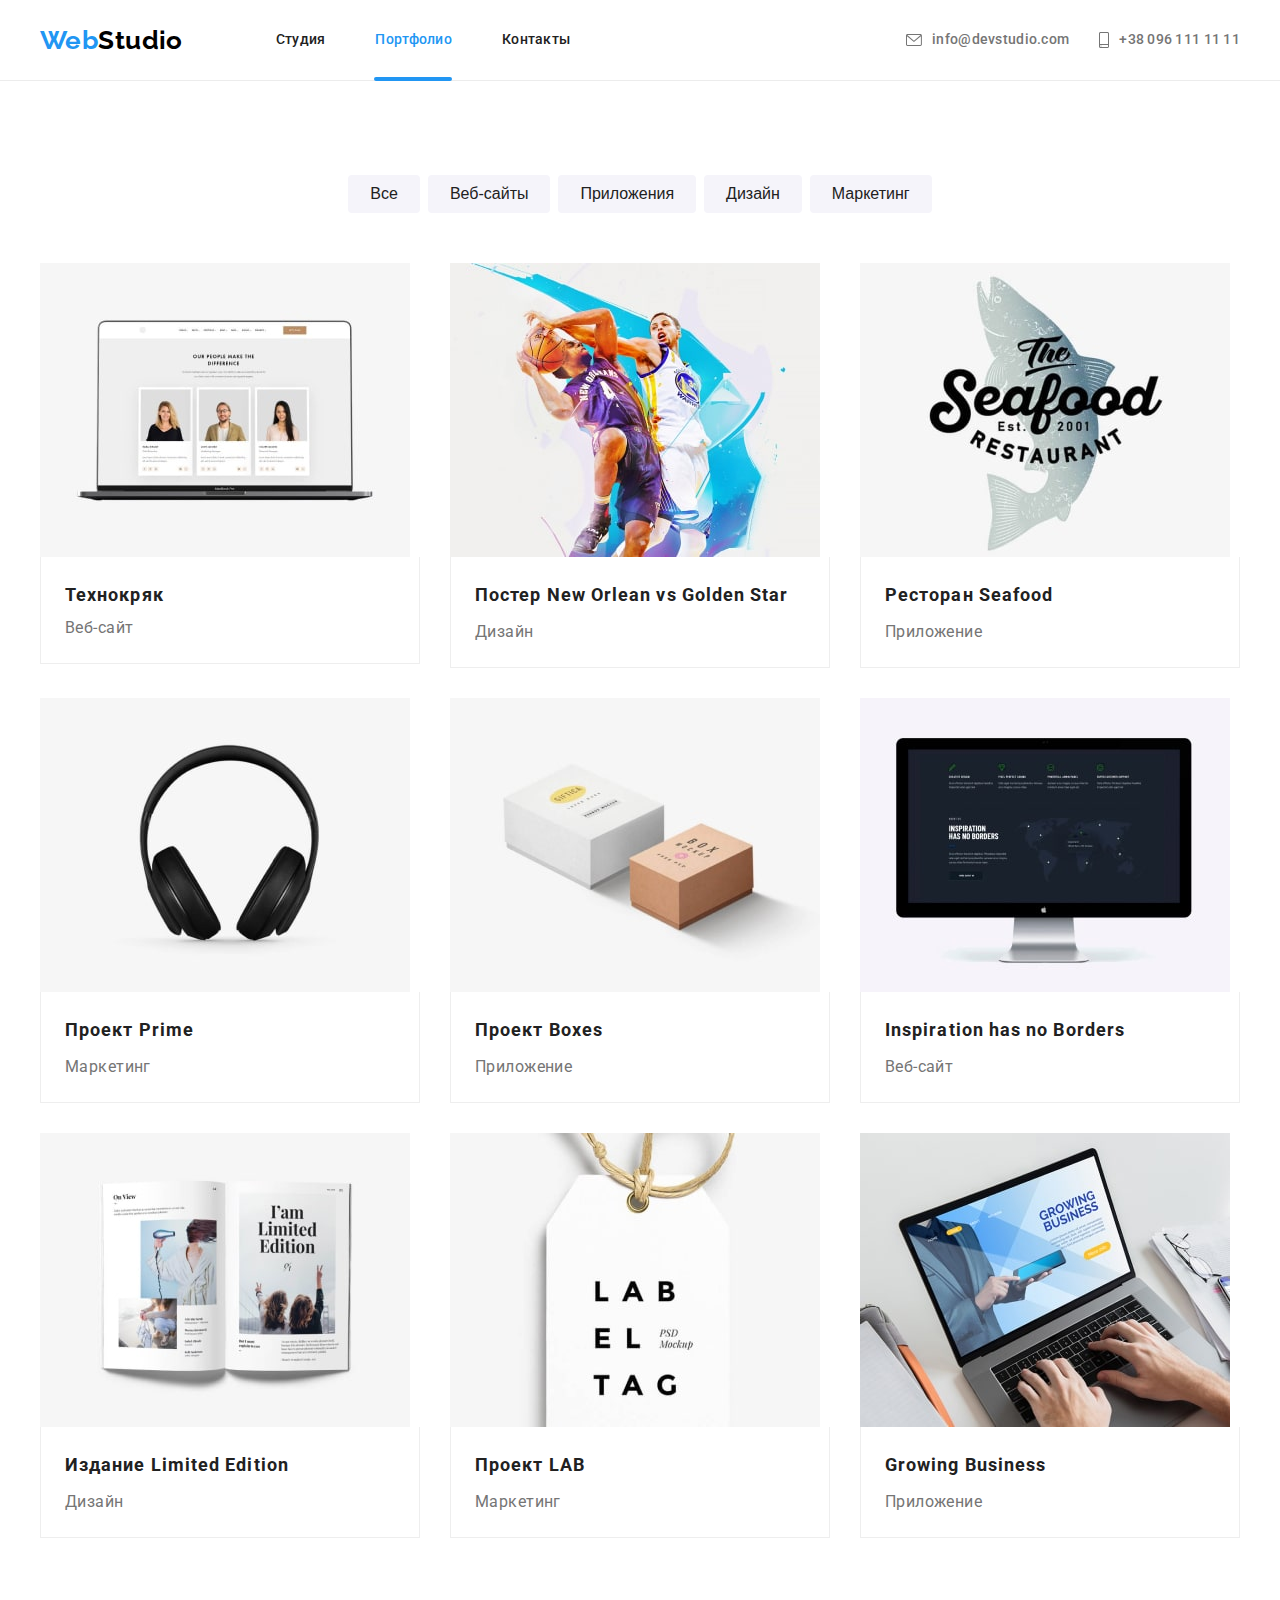
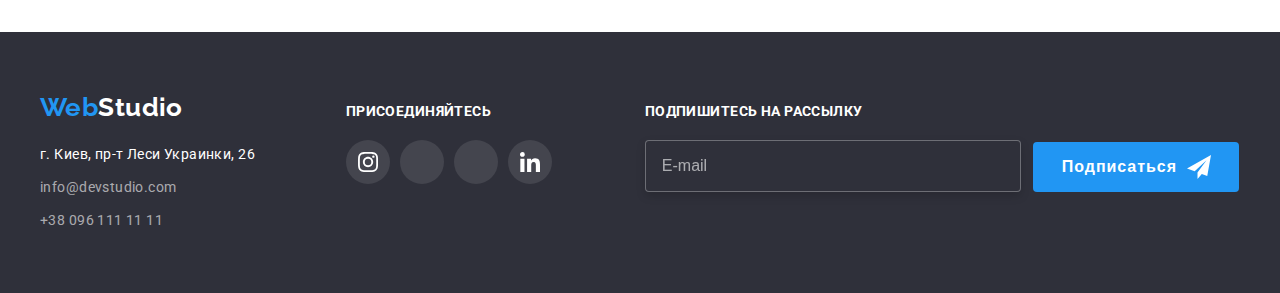
==== commit 7de60f3c: "sass" ====
--- a/portfolio.html
+++ b/portfolio.html
@@ -35,7 +35,7 @@
 						</li>
 
 						<li class="navigation-list__item">
-							<a href="" class="navigation-list__navigation-link--current-portfolio link">Портфолио</a>
+							<a href="" class="navigation-list__link--current-portfolio link">Портфолио</a>
 						</li>
 						<li class="navigation-list__item">
 							<a href="" class="navigation-list__navigation-link link">Контакты</a>
@@ -68,11 +68,11 @@
 				<h1 class="visually-hidden">Наши работы</h1>
 				<div class="container">
 					<ul class="jobs__buttons-list">
-						<li class="jobs__button"><button type="button" class="button">Все</button></li>
-						<li class="jobs__button"><button type="button" class="button">Веб-сайты</button></li>
-						<li class="jobs__button"><button type="button" class="button">Приложения</button></li>
-						<li class="jobs__button"><button type="button" class="button">Дизайн</button></li>
-						<li class="jobs__button"><button type="button" class="button">Маркетинг</button></li>
+						<li class="jobs__items"><button type="button" class="jobs__buttons">Все</button></li>
+						<li class="jobs__items"><button type="button" class="jobs__buttons">Веб-сайты</button></li>
+						<li class="jobs__items"><button type="button" class="jobs__buttons">Приложения</button></li>
+						<li class="jobs__items"><button type="button" class="jobs__buttons">Дизайн</button></li>
+						<li class="jobs__items"><button type="button" class="jobs__buttons">Маркетинг</button></li>
 					</ul>
 					<ul class="jobs__project-list">
 						<li class="jobs__item">
--- a/css/styles.css
+++ b/css/styles.css
@@ -23,9 +23,7 @@
 	--team-background-color: #f5f4fa;
 	--card-set-gap: 30px;
 }
-.link {
-	display: block;
-}
+
 img {
 	display: block;
 	max-width: 100%;
@@ -60,7 +58,10 @@
 }
 
 /* стили хедера */
-
+.page-header {
+	background-color: var(--background-color);
+	border-bottom: 1px solid #ececec;
+}
 .logo {
 	font-family: Raleway;
 	font-weight: 700;
@@ -69,25 +70,21 @@
 	margin-right: 93px;
 }
 
-.main-nav {
-	display: flex;
-	align-items: center;
-}
-.navigation-list .navigation-list__item:not(:last-child) {
+.main-nav,
+.header-nav {
+	display: flex;
+	align-items: center;
+}
+.navigation-list__item:not(:last-child) {
 	margin-right: 50px;
 }
-.contacts-header .contacts-header__contacts-item:not(:last-child) {
-	margin-right: 30px;
-}
-
-.main-nav .link {
+
+.link {
 	padding-top: 32px;
 	padding-bottom: 32px;
-}
-.header-nav {
-	display: flex;
-	align-items: center;
-}
+	display: block;
+}
+
 .navigation-list {
 	display: flex;
 	font-weight: 500;
@@ -95,13 +92,6 @@
 	letter-spacing: 0.02em;
 }
 
-.contacts-header {
-	display: flex;
-	margin-left: auto;
-}
-header {
-	background-color: var(--background-color);
-}
 .logo__accent {
 	color: var(--accent-color);
 }
@@ -117,11 +107,11 @@
 .navigation-list__navigation-link:focus {
 	color: var(--accent-color);
 }
-.navigation-list__navigation-link--current {
+.navigation-list__link--current {
 	color: var(--accent-color);
 	position: relative;
 }
-.navigation-list__navigation-link--current::after {
+.navigation-list__link--current::after {
 	content: " ";
 	position: absolute;
 	width: 48px;
@@ -131,11 +121,11 @@
 	right: 0;
 	border-radius: 2px;
 }
-.navigation-list__navigation-link--current-portfolio {
+.navigation-list__link--current-portfolio {
 	color: var(--accent-color);
 	position: relative;
 }
-.navigation-list__navigation-link--current-portfolio::after {
+.navigation-list__link--current-portfolio::after {
 	content: " ";
 	position: absolute;
 	width: 78px;
@@ -145,6 +135,13 @@
 	right: 0;
 	border-radius: 2px;
 }
+.contacts-header {
+	display: flex;
+	margin-left: auto;
+}
+.contacts-header__contacts-item:not(:last-child) {
+	margin-right: 30px;
+}
 .contacts-header__contacts-link {
 	display: flex;
 	align-items: center;
@@ -171,16 +168,14 @@
 }
 
 /* стили hero */
-.section.hero {
-	padding: 200px 0px;
-}
+
 .hero {
 	background-color: var(--hero-and-footer-background-color);
 	background-image: linear-gradient(to right, rgba(47, 48, 58, 0.4), rgba(47, 48, 58, 0.4)),
 		url(../images/hero-img-min.jpg);
 	color: var(--background-color);
 	max-width: 1600px;
-	height: 600px;
+	padding: 200px 0px;
 	margin: 0 auto;
 }
 
@@ -292,7 +287,7 @@
 	color: var(--secondary-text-color);
 	margin-bottom: 12px;
 }
-.subscribe__input {
+.subscribe-block__input {
 	border: 1px solid rgba(33, 33, 33, 0.2);
 	border-radius: 4px;
 	width: 100%;
@@ -305,17 +300,17 @@
 	transition: border-color 250ms cubic-bezier(0.4, 0, 0.2, 1);
 }
 
-.subscribe__block:hover,
-.subscribe__block:focus,
-.subscribe__input:hover,
-.subscribe__input:focus {
+.subscribe-block:hover,
+.subscribe-block:focus,
+.subscribe-block__input:hover,
+.subscribe-block__input:focus {
 	border-color: var(--accent-color);
 	fill: var(--accent-color);
 }
-.subscribe__block {
-	position: relative;
-}
-.subscribe__icon {
+.subscribe-block {
+	position: relative;
+}
+.subscribe-block__icon {
 	position: absolute;
 	transform: translateY(-50%);
 	top: 50%;
@@ -338,14 +333,15 @@
 	letter-spacing: 0.01em;
 	color: rgba(117, 117, 117, 0.5);
 }
-.subscribe__checkbox-input:checked + .subscribe__checkbox-icon {
-	border-color: transparent;
-	background-image: url(../images/icon-check.svg);
-	background-size: content;
-	background-origin: border-box;
-}
-
-.subscribe__checkbox-icon {
+.subscribe-checkbox {
+	display: flex;
+	justify-content: center;
+	align-items: center;
+	line-height: 1.71;
+	cursor: pointer;
+	margin-bottom: 30px;
+}
+.subscribe-checkbox__icon {
 	display: inline-block;
 	width: 16px;
 	height: 15px;
@@ -353,15 +349,14 @@
 	border: 2px solid var(--secondary-text-color);
 	border-radius: 2px;
 }
-.subscribe__checkbox-label {
-	display: flex;
-	justify-content: center;
-	align-items: center;
-	line-height: 1.71;
-	cursor: pointer;
-	margin-bottom: 30px;
-}
-.subscribe__checkbox-license {
+.subscribe-checkbox__input:checked + .subscribe-checkbox__icon {
+	border-color: transparent;
+	background-image: url(../images/icon-check.svg);
+	background-size: content;
+	background-origin: border-box;
+}
+
+.subscribe-checkbox__license {
 	display: block;
 	line-height: 1.71;
 	text-decoration-line: underline;
@@ -392,7 +387,7 @@
 	box-shadow: 0px 4px 4px rgba(0, 0, 0, 0.15);
 }
 
-/* cтили для advantages и occupations */
+/* cтили для advantages */
 .advantages,
 .occupations {
 	background-color: var(--background-color);
@@ -416,13 +411,11 @@
 .advantages__item {
 	flex-basis: calc(100% / 4 - var(--card-set-gap));
 	margin-right: var(--card-set-gap);
-	width: 270px;
 }
 .advantages__box {
 	display: flex;
 	justify-content: center;
 	align-items: center;
-	width: 270px;
 	height: 120px;
 	margin-bottom: 30px;
 	border-radius: 4px;
@@ -470,6 +463,17 @@
 .team {
 	background-color: var(--team-background-color);
 }
+.team__list {
+	display: flex;
+	margin-right: calc(-1 * var(--card-set-gap));
+}
+.team__card {
+	flex-basis: calc(100% / 4 - var(--card-set-gap));
+	margin-right: var(--card-set-gap);
+	background: var(--background-color);
+	box-shadow: 0px 1px 3px rgba(0, 0, 0, 0.12), 0px 1px 1px rgba(0, 0, 0, 0.14), 0px 2px 1px rgba(0, 0, 0, 0.2);
+	border-radius: 0px 0px 4px 4px;
+}
 .team__article {
 	display: flex;
 	flex-direction: column;
@@ -486,26 +490,15 @@
 	margin-top: 10px;
 	margin-bottom: 16px;
 }
-.team__list {
-	display: flex;
-	margin-right: calc(-1 * var(--card-set-gap));
-}
-.team__card {
-	flex-basis: calc(100% / 4 - var(--card-set-gap));
-	margin-right: var(--card-set-gap);
-	background: #ffffff;
-	box-shadow: 0px 1px 3px rgba(0, 0, 0, 0.12), 0px 1px 1px rgba(0, 0, 0, 0.14), 0px 2px 1px rgba(0, 0, 0, 0.2);
-	border-radius: 0px 0px 4px 4px;
-}
-
-.team__social-link {
-	display: flex;
-}
-.team__icon-list:not(:last-child) {
+
+.team__socials {
+	display: flex;
+}
+.team__socials__icon-list:not(:last-child) {
 	margin-right: 10px;
 }
 
-.team__icon-ref {
+.team__socials__icon-ref {
 	width: 44px;
 	height: 44px;
 	display: flex;
@@ -517,12 +510,12 @@
 	transition: color 250ms cubic-bezier(0.4, 0, 0.2, 1), background-color 250ms cubic-bezier(0.4, 0, 0.2, 1);
 }
 
-.team__icon-ref:hover,
-.team__icon-ref:focus {
+.team__socials__icon-ref:hover,
+.team__socials__icon-ref:focus {
 	background-color: var(--accent-color);
 	color: var(--background-color);
 }
-.team__icon {
+.team__socials__icon {
 	fill: currentColor;
 }
 /* стили для секции clients */
@@ -707,19 +700,16 @@
 }
 
 /* cтили для portfolio */
-.page-header {
-	border-bottom: 1px solid #ececec;
-}
 
 .jobs__buttons-list {
 	display: flex;
 	justify-content: center;
 	margin-bottom: 50px;
 }
-.jobs__button:not(:last-child) {
+.jobs__items:not(:last-child) {
 	margin-right: 8px;
 }
-.button {
+.jobs__buttons {
 	position: relative;
 	top: 0;
 	cursor: pointer;
@@ -734,14 +724,14 @@
 		box-shadow 250ms cubic-bezier(0.4, 0, 0.2, 1), top 250ms cubic-bezier(0.4, 0, 0.2, 1);
 }
 
-.button:hover,
-.button:focus {
+.jobs__buttons:hover,
+.jobs__buttons:focus {
 	top: 2px;
 	color: var(--background-color);
 	background-color: var(--accent-color);
 	box-shadow: 0px 3px 1px rgba(0, 0, 0, 0.1), 0px 1px 2px rgba(0, 0, 0, 0.08), 0px 2px 2px rgba(0, 0, 0, 0.12);
 }
-.button:active {
+.jobs__buttons:active {
 	box-shadow: inset 0px 3px 1px rgba(0, 0, 0, 0.1), inset 0px 1px 2px rgba(0, 0, 0, 0.08),
 		inset 0px 2px 2px rgba(0, 0, 0, 0.12);
 }
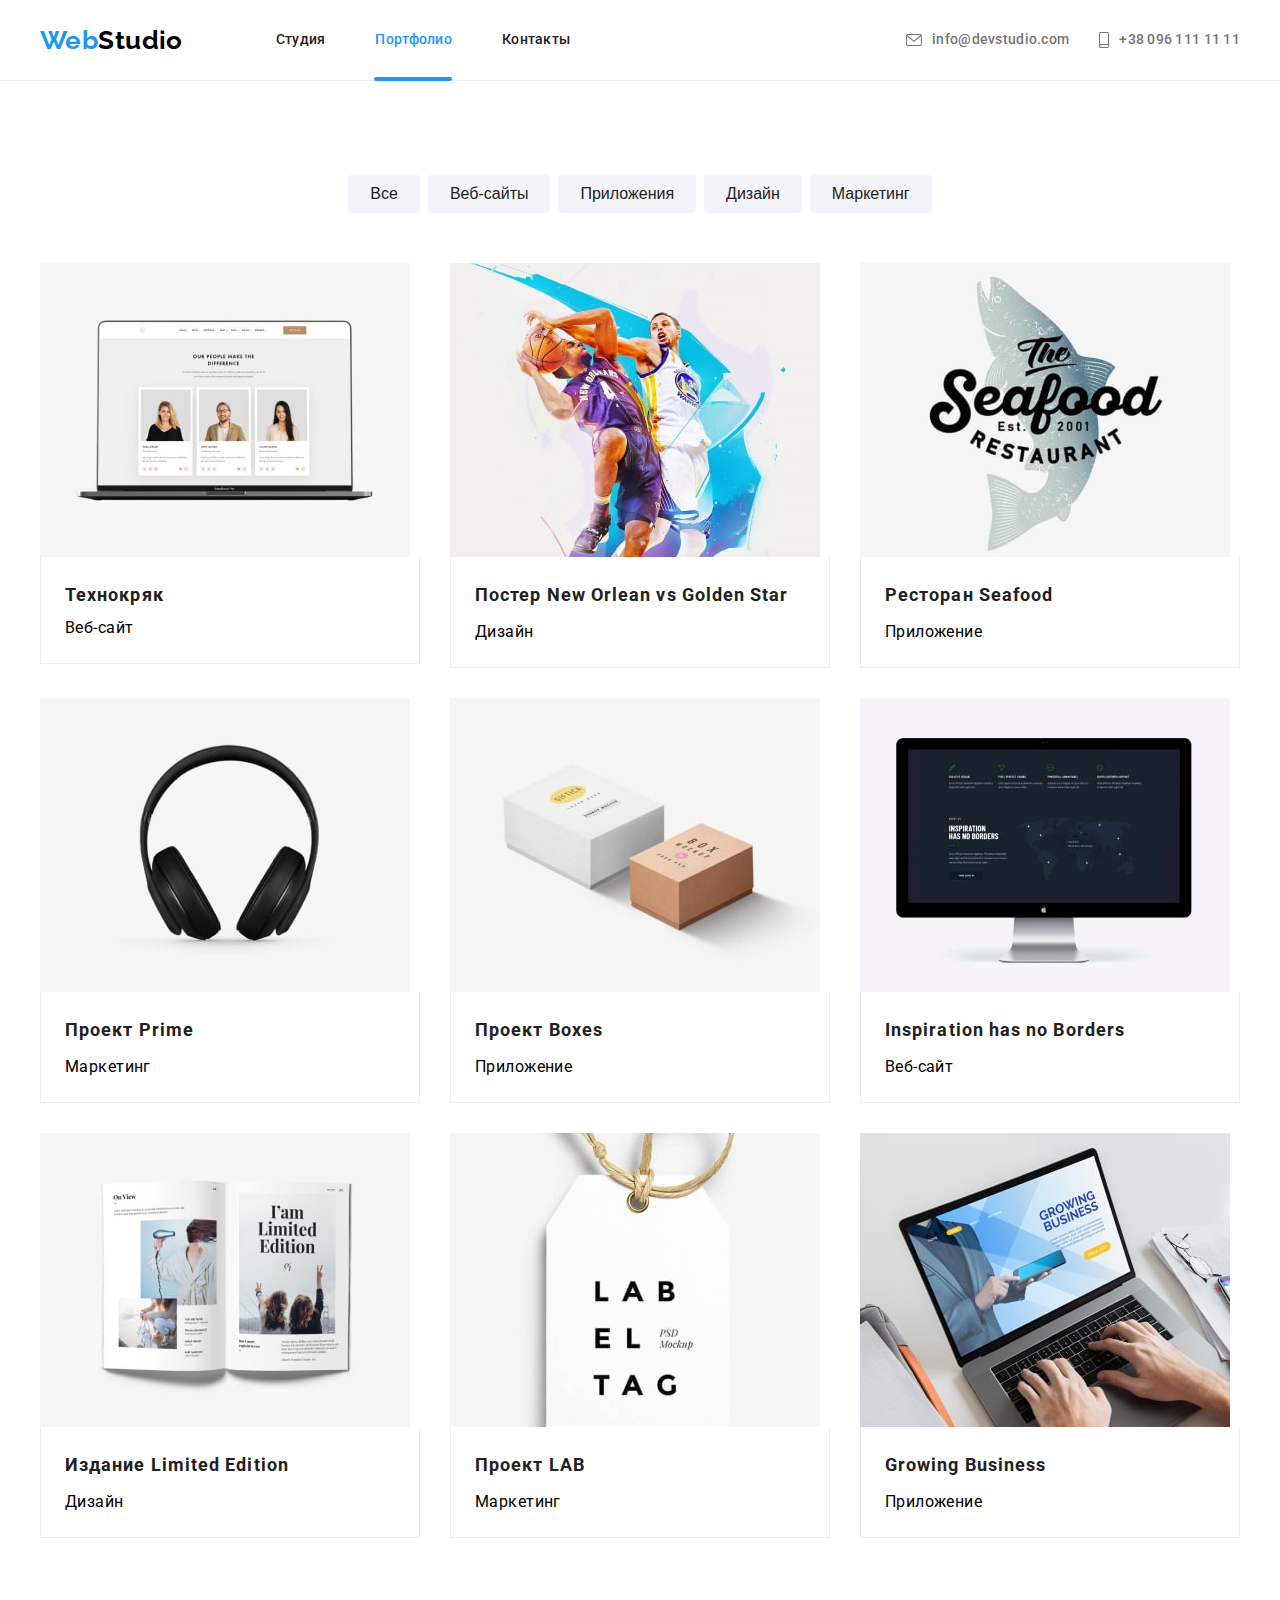
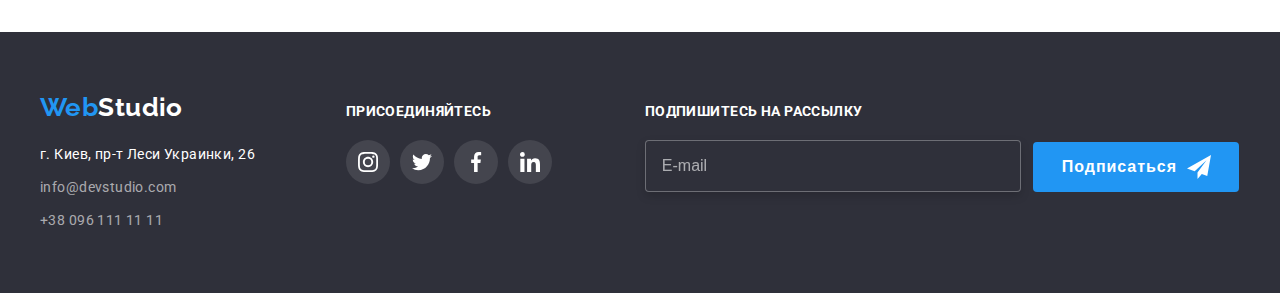
==== commit 09f1d754: "Almost done" ====
--- a/portfolio.html
+++ b/portfolio.html
@@ -11,7 +11,7 @@
 			crossorigin="anonymous"
 			referrerpolicy="no-referrer"
 		/>
-		<link rel="stylesheet" href="./css/styles.css" />
+		<link rel="stylesheet" href="./css/main.min.css" />
 		<link rel="preconnect" href="https://fonts.googleapis.com" />
 		<link rel="preconnect" href="https://fonts.gstatic.com" crossorigin />
 		<link
@@ -75,7 +75,7 @@
 						<li class="jobs__items"><button type="button" class="jobs__buttons">Маркетинг</button></li>
 					</ul>
 					<ul class="jobs__project-list">
-						<li class="jobs__item">
+						<li class="jobs__card">
 							<div class="jobs__image">
 								<img src="./images/work-img-1-min.jpg" alt="ноутбук" width="370" />
 								<div class="jobs__overlay">
@@ -90,7 +90,7 @@
 								<p class="jobs-text">Веб-сайт</p>
 							</div>
 						</li>
-						<li class="jobs__item">
+						<li class="jobs__card">
 							<div class="jobs__image">
 								<img src="./images/work-img-2-min.jpg" alt="баскетболисты" width="370" />
 								<div class="jobs__overlay">
@@ -105,7 +105,7 @@
 								<p class="jobs__text">Дизайн</p>
 							</div>
 						</li>
-						<li class="jobs__item">
+						<li class="jobs__card">
 							<div class="jobs__image">
 								<img src="./images/work-img-3-min.jpg" alt="логотип ресторана" width="370" />
 								<div class="jobs__overlay">
@@ -120,7 +120,7 @@
 								<p class="jobs__text">Приложение</p>
 							</div>
 						</li>
-						<li class="jobs__item">
+						<li class="jobs__card">
 							<div class="jobs__image">
 								<img src="./images/work-img-4-min.jpg" alt="наушники" width="370" />
 								<div class="jobs__overlay">
@@ -135,7 +135,7 @@
 								<p class="jobs__text">Маркетинг</p>
 							</div>
 						</li>
-						<li class="jobs__item">
+						<li class="jobs__card">
 							<div class="jobs__image">
 								<img src="./images/work-img-5-min.jpg" alt="две коробочки" width="370" />
 								<div class="jobs__overlay">
@@ -150,7 +150,7 @@
 								<p class="jobs__text">Приложение</p>
 							</div>
 						</li>
-						<li class="jobs__item">
+						<li class="jobs__card">
 							<div class="jobs__image">
 								<img src="./images/work-img-6-min.jpg" alt="монитор" width="370" />
 								<div class="jobs__overlay">
@@ -165,7 +165,7 @@
 								<p class="jobs__text">Веб-сайт</p>
 							</div>
 						</li>
-						<li class="jobs__item">
+						<li class="jobs__card">
 							<div class="jobs__image">
 								<img src="./images/work-img-7-min.jpg" alt="открытая книга" width="370" />
 								<div class="jobs__overlay">
@@ -180,7 +180,7 @@
 								<p class="jobs__text">Дизайн</p>
 							</div>
 						</li>
-						<li class="jobs__item">
+						<li class="jobs__card">
 							<div class="jobs__image">
 								<img src="./images/work-img-8-min.jpg" alt="бирка с буквами" width="370" />
 								<div class="jobs__overlay">
@@ -195,7 +195,7 @@
 								<p class="jobs__text">Маркетинг</p>
 							</div>
 						</li>
-						<li class="jobs__item">
+						<li class="jobs__card">
 							<div class="jobs__image">
 								<img src="./images/work-img-9-min.jpg" alt="человек работающий за ноутбуком" width="370" />
 								<div class="jobs__overlay">
@@ -249,14 +249,14 @@
 							<li class="footer-socials__list">
 								<a class="footer-socials__icon-ref" href="https://twitter.com/" target="_blank">
 									<svg class="footer-socials__icon" width="20" height="20">
-										<use href="./images/symbol-defs.svg#twitter-icon"></use>
+										<use href="./images/symbol-defs.svg#twitter_icon"></use>
 									</svg>
 								</a>
 							</li>
 							<li class="footer-socials__list">
 								<a class="footer-socials__icon-ref" href="https://www.facebook.com/" target="_blank">
 									<svg class="footer-socials__icon" width="20" height="20">
-										<use href="./images/symbol-defs.svg#facebook-icon"></use>
+										<use href="./images/symbol-defs.svg#facebook_icon"></use>
 									</svg>
 								</a>
 							</li>
--- a/css/main.min.css
+++ b/css/main.min.css
@@ -0,0 +1,2 @@
+body{font-family:"Roboto", sans-serif;letter-spacing:0.03em;font-size:14px;color:var(--primary-text-color)}*,::before,::after{padding:0;margin:0;border:0;outline:0}img{display:block;max-width:100%;height:auto}li{list-style-type:none}a{text-decoration:none}.visually-hidden{position:absolute;width:1px;height:1px;margin:-1px;padding:0;overflow:hidden;border:0;clip:rect(0 0 0 0)}.container{width:1200px;margin:0 auto;padding:0 15px}.section{padding-top:94px;padding-bottom:94px}.logo{font-family:Raleway;font-weight:700;font-size:26px;line-height:1.19;margin-right:93px}.logo__accent{color:#2196f3}.logo__header{color:#000000}.logo__footer{color:#fff}.page-header{background-color:#fff;border-bottom:1px solid #ececec}.main-nav,.header-nav{display:-webkit-box;display:-ms-flexbox;display:flex;-webkit-box-align:center;-ms-flex-align:center;align-items:center}.link{padding-top:32px;padding-bottom:32px;display:block}.navigation-list{display:-webkit-box;display:-ms-flexbox;display:flex;font-weight:500;line-height:1.14;letter-spacing:0.02em}.navigation-list__item:not(:last-child){margin-right:50px}.navigation-list__navigation-link{color:#212121;-webkit-transition:color 250ms cubic-bezier(0.4, 0, 0.2, 1);transition:color 250ms cubic-bezier(0.4, 0, 0.2, 1)}.navigation-list__navigation-link:hover,.navigation-list__navigation-link:focus{color:#2196f3}.navigation-list__link--current{color:#2196f3;position:relative}.navigation-list__link--current::after{content:" ";position:absolute;width:48px;height:4px;background-color:#2196f3;bottom:-1px;right:0;border-radius:2px}.navigation-list__link--current-portfolio{color:#2196f3;position:relative}.navigation-list__link--current-portfolio::after{content:" ";position:absolute;width:78px;height:4px;background-color:#2196f3;bottom:-1px;right:0;border-radius:2px}.contacts-header{display:-webkit-box;display:-ms-flexbox;display:flex;margin-left:auto}.contacts-header__contacts-item:not(:last-child){margin-right:30px}.contacts-header__contacts-link{display:-webkit-box;display:-ms-flexbox;display:flex;-webkit-box-align:center;-ms-flex-align:center;align-items:center;font-weight:500;line-height:1.14;letter-spacing:0.02em;color:#757575;-webkit-transition:color 250ms cubic-bezier(0.4, 0, 0.2, 1);transition:color 250ms cubic-bezier(0.4, 0, 0.2, 1)}.contacts-header__mail-icon,.contacts-header__tel-icon{margin-right:10px;fill:currentColor}.contacts-header__contacts-link:hover,.contacts-header__contacts-link:focus,.contacts-header__mail-icon:hover,.contacts-header__mail-icon:focus,.contacts-header__tel-icon:hover,.contacts-header__tel-icon:focus{color:#2196f3;fill:#2196f3}.hero{background-color:#2f303a;background-image:-webkit-gradient(linear, left top, right top, from(rgba(47,48,58,0.4)), to(rgba(47,48,58,0.4))),url(../images/hero-img-min.jpg);background-image:linear-gradient(to right, rgba(47,48,58,0.4), rgba(47,48,58,0.4)),url(../images/hero-img-min.jpg);color:#fff;max-width:1600px;padding:200px 0px;margin:0 auto}.hero__title{margin-bottom:30px;font-weight:900;font-size:44px;line-height:1.36;text-align:center;letter-spacing:0.06em;text-transform:uppercase}.hero__button{position:relative;top:0;margin-left:auto;margin-right:auto;padding:10px 32px;border-radius:4px;cursor:pointer;font-weight:700;font-size:16px;line-height:1.88;letter-spacing:0.06em;display:block;background-color:#2196f3;color:#fff;-webkit-transition:background-color 250ms cubic-bezier(0.4, 0, 0.2, 1),top 250ms cubic-bezier(0.4, 0, 0.2, 1),-webkit-box-shadow 250ms cubic-bezier(0.4, 0, 0.2, 1);transition:background-color 250ms cubic-bezier(0.4, 0, 0.2, 1),top 250ms cubic-bezier(0.4, 0, 0.2, 1),-webkit-box-shadow 250ms cubic-bezier(0.4, 0, 0.2, 1);transition:box-shadow 250ms cubic-bezier(0.4, 0, 0.2, 1),background-color 250ms cubic-bezier(0.4, 0, 0.2, 1),top 250ms cubic-bezier(0.4, 0, 0.2, 1);transition:box-shadow 250ms cubic-bezier(0.4, 0, 0.2, 1),background-color 250ms cubic-bezier(0.4, 0, 0.2, 1),top 250ms cubic-bezier(0.4, 0, 0.2, 1),-webkit-box-shadow 250ms cubic-bezier(0.4, 0, 0.2, 1)}.hero__button:hover,.hero__button:focus{top:2px;background-color:#188ce8;-webkit-box-shadow:0px 4px 4px rgba(0,0,0,0.15);box-shadow:0px 4px 4px rgba(0,0,0,0.15)}.backdrop{position:fixed;top:0;left:0;background-color:rgba(0,0,0,0.2);width:100%;height:100%;opacity:1;-webkit-transition:opacity 250ms cubic-bezier(0.4, 0, 0.2, 1),visibility 250ms cubic-bezier(0.4, 0, 0.2, 1);transition:opacity 250ms cubic-bezier(0.4, 0, 0.2, 1),visibility 250ms cubic-bezier(0.4, 0, 0.2, 1)}.backdrop.is-hidden{opacity:0;pointer-events:none;visibility:hidden}.modal__button{position:absolute;right:8px;top:8px;display:-webkit-box;display:-ms-flexbox;display:flex;-webkit-box-align:center;-ms-flex-align:center;align-items:center;-webkit-box-pack:center;-ms-flex-pack:center;justify-content:center;width:30px;height:30px;border-radius:50%;border:1px solid rgba(0,0,0,0.1);background-color:#fff;cursor:pointer;-webkit-transform:scale(1);transform:scale(1);-webkit-transition:fill 250ms cubic-bezier(0.4, 0, 0.2, 1),-webkit-transform 250ms cubic-bezier(0.4, 0, 0.2, 1);transition:fill 250ms cubic-bezier(0.4, 0, 0.2, 1),-webkit-transform 250ms cubic-bezier(0.4, 0, 0.2, 1);transition:fill 250ms cubic-bezier(0.4, 0, 0.2, 1),transform 250ms cubic-bezier(0.4, 0, 0.2, 1);transition:fill 250ms cubic-bezier(0.4, 0, 0.2, 1),transform 250ms cubic-bezier(0.4, 0, 0.2, 1),-webkit-transform 250ms cubic-bezier(0.4, 0, 0.2, 1)}.modal__button:hover,.modal__button:focus{-webkit-transform:scale(1.3);transform:scale(1.3);fill:#2196f3}.modal{position:absolute;top:50%;left:50%;-webkit-transform:translate(-50%, -50%) scale(1);transform:translate(-50%, -50%) scale(1);-webkit-transition:opacity 250ms cubic-bezier(0.4, 0, 0.2, 1),-webkit-transform 250ms cubic-bezier(0.4, 0, 0.2, 1);transition:opacity 250ms cubic-bezier(0.4, 0, 0.2, 1),-webkit-transform 250ms cubic-bezier(0.4, 0, 0.2, 1);transition:transform 250ms cubic-bezier(0.4, 0, 0.2, 1),opacity 250ms cubic-bezier(0.4, 0, 0.2, 1);transition:transform 250ms cubic-bezier(0.4, 0, 0.2, 1),opacity 250ms cubic-bezier(0.4, 0, 0.2, 1),-webkit-transform 250ms cubic-bezier(0.4, 0, 0.2, 1);opacity:1;min-width:528px;min-height:581px;border-radius:4px;-webkit-box-shadow:0px 1px 3px rgba(0,0,0,0.12),0px 1px 1px rgba(0,0,0,0.14),0px 2px 1px rgba(0,0,0,0.2);box-shadow:0px 1px 3px rgba(0,0,0,0.12),0px 1px 1px rgba(0,0,0,0.14),0px 2px 1px rgba(0,0,0,0.2);background-color:#fff}.backdrop.is-hidden .modal{-webkit-transform:translate(-50%, -50%) scale(0);transform:translate(-50%, -50%) scale(0);opacity:0}.subscribe{padding:40px}.subscribe__label{font-size:12px;line-height:1.17;letter-spacing:0.01em;cursor:pointer}.subscribe__text{text-align:center;font-weight:700;font-size:20px;line-height:1.15;color:#212121;margin-bottom:12px}.subscribe-block{position:relative}.subscribe-block__input{border:1px solid rgba(33,33,33,0.2);border-radius:4px;width:100%;height:40px;display:block;margin-top:4px;margin-bottom:10px;padding-left:42px;cursor:pointer;-webkit-transition:border-color 250ms cubic-bezier(0.4, 0, 0.2, 1);transition:border-color 250ms cubic-bezier(0.4, 0, 0.2, 1)}.subscribe-block__icon{position:absolute;-webkit-transform:translateY(-50%);transform:translateY(-50%);top:50%;left:12px;-webkit-transition:fill 250ms cubic-bezier(0.4, 0, 0.2, 1);transition:fill 250ms cubic-bezier(0.4, 0, 0.2, 1)}.subscribe-block:hover,.subscribe-block:focus,.subscribe-block__input:hover,.subscribe-block__input:focus{border-color:#2196f3;fill:#2196f3}.subscribe__textarea-input{display:block;border:1px solid rgba(33,33,33,0.2);border-radius:4px;margin-top:4px;margin-bottom:20px;padding:12px 16px;width:100%;height:120px;resize:none}.subscribe__textarea-input::-webkit-input-placeholder{line-height:1.14;letter-spacing:0.01em;color:rgba(117,117,117,0.5)}.subscribe__textarea-input:-ms-input-placeholder{line-height:1.14;letter-spacing:0.01em;color:rgba(117,117,117,0.5)}.subscribe__textarea-input::-ms-input-placeholder{line-height:1.14;letter-spacing:0.01em;color:rgba(117,117,117,0.5)}.subscribe__textarea-input::placeholder{line-height:1.14;letter-spacing:0.01em;color:rgba(117,117,117,0.5)}.subscribe-checkbox{display:-webkit-box;display:-ms-flexbox;display:flex;-webkit-box-pack:center;-ms-flex-pack:center;justify-content:center;-webkit-box-align:center;-ms-flex-align:center;align-items:center;line-height:1.71;cursor:pointer;margin-bottom:30px}.subscribe-checkbox__icon{display:inline-block;width:16px;height:15px;margin-right:7px;border:2px solid #212121;border-radius:2px}.subscribe-checkbox__input:checked+.subscribe-checkbox__icon{border-color:transparent;background-image:url(../images/icon-check.svg);background-size:content;background-origin:border-box}.subscribe-checkbox__license{display:block;line-height:1.71;-webkit-text-decoration-line:underline;text-decoration-line:underline;color:#2196f3;margin-left:4px}.subscribe__button{position:relative;top:0;margin:0 auto;padding:10px 55px 10px 56px;font-weight:700;font-size:16px;line-height:1.88;display:block;letter-spacing:0.06em;color:#fff;background-color:#2196f3;border-radius:4px;cursor:pointer;-webkit-transition:background-color 250ms cubic-bezier(0.4, 0, 0.2, 1),top 250ms cubic-bezier(0.4, 0, 0.2, 1),-webkit-box-shadow 250ms cubic-bezier(0.4, 0, 0.2, 1);transition:background-color 250ms cubic-bezier(0.4, 0, 0.2, 1),top 250ms cubic-bezier(0.4, 0, 0.2, 1),-webkit-box-shadow 250ms cubic-bezier(0.4, 0, 0.2, 1);transition:box-shadow 250ms cubic-bezier(0.4, 0, 0.2, 1),background-color 250ms cubic-bezier(0.4, 0, 0.2, 1),top 250ms cubic-bezier(0.4, 0, 0.2, 1);transition:box-shadow 250ms cubic-bezier(0.4, 0, 0.2, 1),background-color 250ms cubic-bezier(0.4, 0, 0.2, 1),top 250ms cubic-bezier(0.4, 0, 0.2, 1),-webkit-box-shadow 250ms cubic-bezier(0.4, 0, 0.2, 1)}.subscribe__button:hover,.subscribe__button:focus{top:2px;background-color:#188ce8;-webkit-box-shadow:0px 4px 4px rgba(0,0,0,0.15);box-shadow:0px 4px 4px rgba(0,0,0,0.15)}.advantages,.occupations{background-color:#fff}.advantages{line-height:1.71}.advantages__title{margin-bottom:10px;font-weight:700;font-size:inherit;line-height:1.14;text-transform:uppercase;color:#212121}.advantages__box{display:-webkit-box;display:-ms-flexbox;display:flex;-webkit-box-pack:center;-ms-flex-pack:center;justify-content:center;-webkit-box-align:center;-ms-flex-align:center;align-items:center;height:120px;margin-bottom:30px;border-radius:4px;background-color:#f5f4fa}.advantages__list{display:-webkit-box;display:-ms-flexbox;display:flex;margin-right:calc(-1 * 30px)}.advantages__item{-ms-flex-preferred-size:calc(100% / 4 - 30px);flex-basis:calc(100% / 4 - 30px);margin-right:30px}.occupations__title,.team__title{margin-bottom:50px;font-weight:700;font-size:36px;line-height:1.17;text-align:center;color:var(--secondary-text-color)}.occupations{padding-top:0}.occupations__list{display:-webkit-box;display:-ms-flexbox;display:flex;margin-right:calc(-1 * 30px)}.occupations__image{-ms-flex-preferred-size:calc(100% / 3 - 30px);flex-basis:calc(100% / 3 - 30px);margin-right:30px;position:relative}.occupations__description-image{position:absolute;width:370px;height:70px;background-color:rgba(47,48,58,0.8);-webkit-transform:translateY(-100%);transform:translateY(-100%)}.occupations__description-text{font-weight:700;line-height:1.14;text-align:center;text-transform:uppercase;color:#fff;padding:27px 82px 83px}.team{background-color:#f5f4fa}.team__list{display:-webkit-box;display:-ms-flexbox;display:flex;margin-right:calc(-1 * 30px)}.team__card{-ms-flex-preferred-size:calc(100% / 4 - 30px);flex-basis:calc(100% / 4 - 30px);margin-right:30px;background:#fff;-webkit-box-shadow:0px 1px 3px rgba(0,0,0,0.12),0px 1px 1px rgba(0,0,0,0.14),0px 2px 1px rgba(0,0,0,0.2);box-shadow:0px 1px 3px rgba(0,0,0,0.12),0px 1px 1px rgba(0,0,0,0.14),0px 2px 1px rgba(0,0,0,0.2);border-radius:0px 0px 4px 4px}.team__article{display:-webkit-box;display:-ms-flexbox;display:flex;-webkit-box-orient:vertical;-webkit-box-direction:normal;-ms-flex-direction:column;flex-direction:column;-webkit-box-align:center;-ms-flex-align:center;align-items:center;padding:30px 32px}.team__member{font-weight:500;color:#212121;font-size:16px;line-height:1.19}.team__role{margin-top:10px;margin-bottom:16px}.team__socials{display:-webkit-box;display:-ms-flexbox;display:flex}.team__socials__icon-list:not(:last-child){margin-right:10px}.team__socials__icon-ref{width:44px;height:44px;display:-webkit-box;display:-ms-flexbox;display:flex;-webkit-box-pack:center;-ms-flex-pack:center;justify-content:center;-webkit-box-align:center;-ms-flex-align:center;align-items:center;border-radius:50%;color:#afb1b8;cursor:pointer;-webkit-transition:color 250ms cubic-bezier(0.4, 0, 0.2, 1),background-color 250ms cubic-bezier(0.4, 0, 0.2, 1);transition:color 250ms cubic-bezier(0.4, 0, 0.2, 1),background-color 250ms cubic-bezier(0.4, 0, 0.2, 1)}.team__socials__icon-ref:hover,.team__socials__icon-ref:focus{background-color:#2196f3;color:#fff}.team__socials__icon{fill:currentColor}.clients__title{font-weight:700;font-size:36px;line-height:1.17;text-align:center;color:#212121;margin-bottom:50px}.clients__list{display:-webkit-box;display:-ms-flexbox;display:flex;margin-right:calc(-1 * 30px)}.clients__name{-ms-flex-preferred-size:calc(100% / 6 - 30px);flex-basis:calc(100% / 6 - 30px);margin-right:30px}.clients__ref{width:170px;height:92px;border:1px solid #afb1b8;border-radius:4px;display:-webkit-box;display:-ms-flexbox;display:flex;-webkit-box-pack:center;-ms-flex-pack:center;justify-content:center;-webkit-box-align:center;-ms-flex-align:center;align-items:center;fill:#afb1b8;-webkit-transition:fill 250ms cubic-bezier(0.4, 0, 0.2, 1),border 250ms cubic-bezier(0.4, 0, 0.2, 1);transition:fill 250ms cubic-bezier(0.4, 0, 0.2, 1),border 250ms cubic-bezier(0.4, 0, 0.2, 1)}.clients__ref:hover,.clients__ref:focus{border:1px solid #2196f3;fill:#2196f3}.jobs__buttons-list{display:-webkit-box;display:-ms-flexbox;display:flex;-webkit-box-pack:center;-ms-flex-pack:center;justify-content:center;margin-bottom:50px}.jobs__items:not(:last-child){margin-right:8px}.jobs__buttons{position:relative;top:0;cursor:pointer;font-weight:500;font-size:16px;line-height:1.63;color:#212121;border-radius:4px;background:#f5f4fa;padding:6px 22px;-webkit-transition:background-color 250ms cubic-bezier(0.4, 0, 0.2, 1),color 250ms cubic-bezier(0.4, 0, 0.2, 1),top 250ms cubic-bezier(0.4, 0, 0.2, 1),-webkit-box-shadow 250ms cubic-bezier(0.4, 0, 0.2, 1);transition:background-color 250ms cubic-bezier(0.4, 0, 0.2, 1),color 250ms cubic-bezier(0.4, 0, 0.2, 1),top 250ms cubic-bezier(0.4, 0, 0.2, 1),-webkit-box-shadow 250ms cubic-bezier(0.4, 0, 0.2, 1);transition:background-color 250ms cubic-bezier(0.4, 0, 0.2, 1),color 250ms cubic-bezier(0.4, 0, 0.2, 1),box-shadow 250ms cubic-bezier(0.4, 0, 0.2, 1),top 250ms cubic-bezier(0.4, 0, 0.2, 1);transition:background-color 250ms cubic-bezier(0.4, 0, 0.2, 1),color 250ms cubic-bezier(0.4, 0, 0.2, 1),box-shadow 250ms cubic-bezier(0.4, 0, 0.2, 1),top 250ms cubic-bezier(0.4, 0, 0.2, 1),-webkit-box-shadow 250ms cubic-bezier(0.4, 0, 0.2, 1)}.jobs__buttons:hover,.jobs__buttons:focus{top:2px;color:#fff;background-color:#2196f3;-webkit-box-shadow:0px 3px 1px rgba(0,0,0,0.1),0px 1px 2px rgba(0,0,0,0.08),0px 2px 2px rgba(0,0,0,0.12);box-shadow:0px 3px 1px rgba(0,0,0,0.1),0px 1px 2px rgba(0,0,0,0.08),0px 2px 2px rgba(0,0,0,0.12)}.jobs__buttons:active{-webkit-box-shadow:inset 0px 3px 1px rgba(0,0,0,0.1),inset 0px 1px 2px rgba(0,0,0,0.08),inset 0px 2px 2px rgba(0,0,0,0.12);box-shadow:inset 0px 3px 1px rgba(0,0,0,0.1),inset 0px 1px 2px rgba(0,0,0,0.08),inset 0px 2px 2px rgba(0,0,0,0.12)}.jobs__title{font-weight:700;font-size:18px;line-height:2;letter-spacing:0.06em;color:#212121}.jobs__article{padding:20px 24px;border:1px solid #eeeeee;border-top:0px}.jobs__text{margin-top:4px}.jobs__project-list{display:-webkit-box;display:-ms-flexbox;display:flex;-ms-flex-wrap:wrap;flex-wrap:wrap;font-size:16px;line-height:1.88;margin-right:calc(-1 * 30px);margin-bottom:calc(-1 * 30px)}.jobs__card{-ms-flex-preferred-size:calc(100% / 3 - 30px);flex-basis:calc(100% / 3 - 30px);margin-right:30px;margin-bottom:30px;-webkit-transition:-webkit-box-shadow 250ms cubic-bezier(0.4, 0, 0.2, 1);transition:-webkit-box-shadow 250ms cubic-bezier(0.4, 0, 0.2, 1);transition:box-shadow 250ms cubic-bezier(0.4, 0, 0.2, 1);transition:box-shadow 250ms cubic-bezier(0.4, 0, 0.2, 1), -webkit-box-shadow 250ms cubic-bezier(0.4, 0, 0.2, 1)}.jobs__card:hover{-webkit-box-shadow:0px 1px 1px rgba(0,0,0,0.12),0px 4px 4px rgba(0,0,0,0.06),1px 4px 6px rgba(0,0,0,0.16);box-shadow:0px 1px 1px rgba(0,0,0,0.12),0px 4px 4px rgba(0,0,0,0.06),1px 4px 6px rgba(0,0,0,0.16);cursor:pointer}.jobs__image{position:relative;overflow:hidden}.jobs__overlay{position:absolute;top:0;width:100%;height:100%;background-color:rgba(33,150,243,0.9);-webkit-transform:translateY(100%);transform:translateY(100%);-webkit-transition:-webkit-transform 250ms cubic-bezier(0.4, 0, 0.2, 1);transition:-webkit-transform 250ms cubic-bezier(0.4, 0, 0.2, 1);transition:transform 250ms cubic-bezier(0.4, 0, 0.2, 1);transition:transform 250ms cubic-bezier(0.4, 0, 0.2, 1), -webkit-transform 250ms cubic-bezier(0.4, 0, 0.2, 1)}.jobs__card:hover .jobs__overlay{-webkit-transform:translateY(0%);transform:translateY(0%)}.jobs__overlay-text{font-size:18px;line-height:1.56;color:#fff;padding:63px 24px}.page-footer{padding-top:60px;padding-bottom:60px;background-color:#2f303a}.footer__main-flex{display:-webkit-box;display:-ms-flexbox;display:flex;-webkit-box-align:baseline;-ms-flex-align:baseline;align-items:baseline}.location{display:block;margin-top:20px;font-style:normal;line-height:1.71}.location__ref{color:#fff;-webkit-transition:color 250ms cubic-bezier(0.4, 0, 0.2, 1);transition:color 250ms cubic-bezier(0.4, 0, 0.2, 1)}.location__ref:hover,.location__ref:focus{color:#2196f3}.contacts-footer__list{margin-top:9px}.contacts-footer__link{line-height:1.71;color:rgba(255,255,255,0.6);-webkit-transition:color 250ms cubic-bezier(0.4, 0, 0.2, 1);transition:color 250ms cubic-bezier(0.4, 0, 0.2, 1)}.contacts-footer__link:hover,.contacts-footer__link:focus{color:#2196f3}.footer-socials{display:-webkit-box;display:-ms-flexbox;display:flex;-webkit-box-orient:vertical;-webkit-box-direction:normal;-ms-flex-direction:column;flex-direction:column;margin-left:70px}.footer-socials__invitation{font-weight:700;line-height:1.14;text-transform:uppercase;margin-bottom:20px;color:#fff}.footer-socials__list{display:-webkit-box;display:-ms-flexbox;display:flex}.footer-socials__list:not(:last-child){margin-right:10px}.footer-socials__link{display:-webkit-box;display:-ms-flexbox;display:flex;-webkit-box-pack:start;-ms-flex-pack:start;justify-content:start}.footer-socials__icon-ref{width:44px;height:44px;display:-webkit-box;display:-ms-flexbox;display:flex;-webkit-box-pack:center;-ms-flex-pack:center;justify-content:center;-webkit-box-align:center;-ms-flex-align:center;align-items:center;border-radius:50%;color:#fff;background-color:rgba(255,255,255,0.1);cursor:pointer;-webkit-transition:background-color 250ms cubic-bezier(0.4, 0, 0.2, 1);transition:background-color 250ms cubic-bezier(0.4, 0, 0.2, 1)}.footer-socials__icon-ref:hover,.footer-socials__icon-ref:focus{background-color:#2196f3;color:#fff}.footer-socials__icon{fill:currentColor}.signup-form{display:-webkit-box;display:-ms-flexbox;display:flex;margin-left:93px;-webkit-box-align:end;-ms-flex-align:end;align-items:flex-end}.signup-form__label{font-weight:700;line-height:1.14;text-transform:uppercase;color:#fff}.signup-form__input{display:block;margin-top:20px;padding-left:16px;width:358px;height:50px;background-color:#2f303a;border:1px solid rgba(255,255,255,0.3);border-radius:4px;-webkit-filter:drop-shadow(0px 4px 4px rgba(0,0,0,0.15));filter:drop-shadow(0px 4px 4px rgba(0,0,0,0.15));font-size:16px;line-height:1.25;color:rgba(255,255,255,0.6)}.signup-form__input::-webkit-input-placeholder{font-size:16px;line-height:1.25;color:rgba(255,255,255,0.6)}.signup-form__input:-ms-input-placeholder{font-size:16px;line-height:1.25;color:rgba(255,255,255,0.6)}.signup-form__input::-ms-input-placeholder{font-size:16px;line-height:1.25;color:rgba(255,255,255,0.6)}.signup-form__input::placeholder{font-size:16px;line-height:1.25;color:rgba(255,255,255,0.6)}.signup-form__icon{margin-left:10px;-webkit-box-align:center;-ms-flex-align:center;align-items:center}.signup-form__button{position:relative;top:0;display:-webkit-box;display:-ms-flexbox;display:flex;-webkit-box-align:center;-ms-flex-align:center;align-items:center;margin-left:12px;padding:10px 28px 10px 29px;background:#2196f3;border-radius:4px;font-weight:700;font-size:16px;line-height:1.88;letter-spacing:0.06em;color:#fff;cursor:pointer;-webkit-transition:background-color 250ms cubic-bezier(0.4, 0, 0.2, 1),top 250ms cubic-bezier(0.4, 0, 0.2, 1),-webkit-box-shadow 250ms cubic-bezier(0.4, 0, 0.2, 1);transition:background-color 250ms cubic-bezier(0.4, 0, 0.2, 1),top 250ms cubic-bezier(0.4, 0, 0.2, 1),-webkit-box-shadow 250ms cubic-bezier(0.4, 0, 0.2, 1);transition:box-shadow 250ms cubic-bezier(0.4, 0, 0.2, 1),background-color 250ms cubic-bezier(0.4, 0, 0.2, 1),top 250ms cubic-bezier(0.4, 0, 0.2, 1);transition:box-shadow 250ms cubic-bezier(0.4, 0, 0.2, 1),background-color 250ms cubic-bezier(0.4, 0, 0.2, 1),top 250ms cubic-bezier(0.4, 0, 0.2, 1),-webkit-box-shadow 250ms cubic-bezier(0.4, 0, 0.2, 1)}.signup-form__button:hover,.signup-form__button:focus{top:2px;background-color:#188ce8;-webkit-box-shadow:0px 4px 4px rgba(0,0,0,0.15);box-shadow:0px 4px 4px rgba(0,0,0,0.15)}
+/*# sourceMappingURL=main.min.css.map */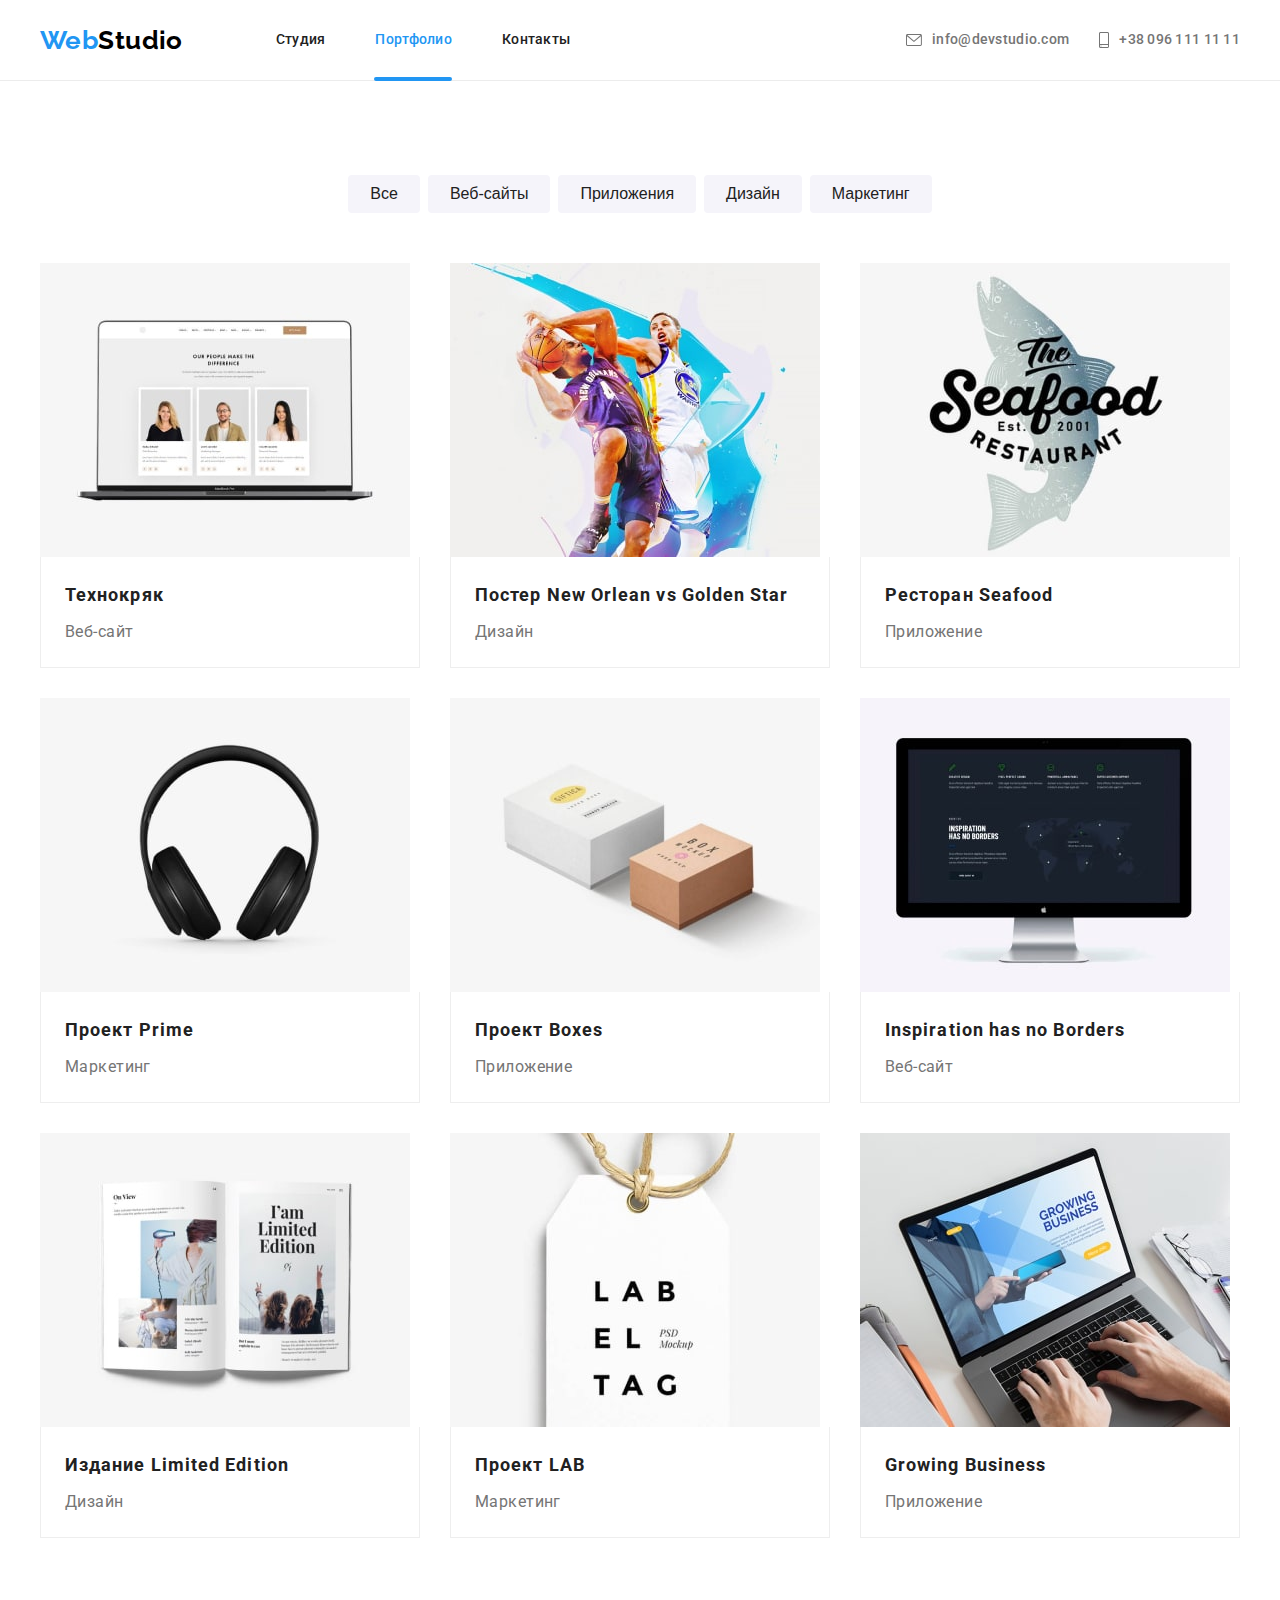
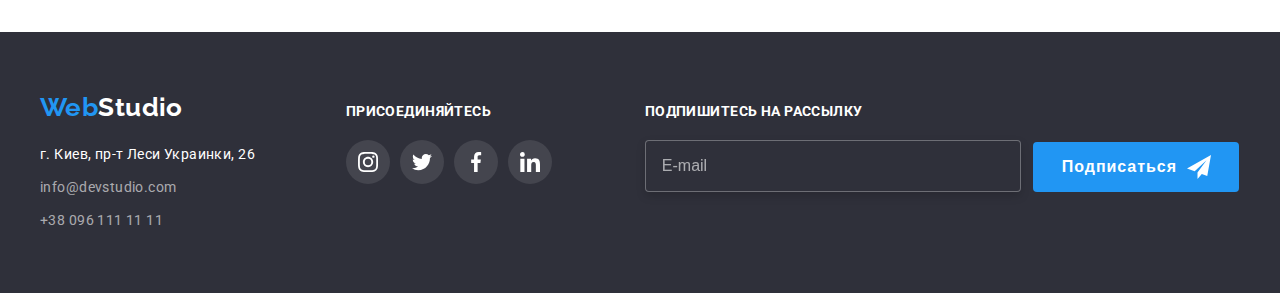
==== commit e9a9af5a: "1" ====
--- a/portfolio.html
+++ b/portfolio.html
@@ -87,7 +87,7 @@
 							</div>
 							<div class="jobs__article">
 								<h2 class="jobs__title">Технокряк</h2>
-								<p class="jobs-text">Веб-сайт</p>
+								<p class="jobs__text">Веб-сайт</p>
 							</div>
 						</li>
 						<li class="jobs__card">
--- a/css/main.min.css
+++ b/css/main.min.css
@@ -1,2 +1,2 @@
-body{font-family:"Roboto", sans-serif;letter-spacing:0.03em;font-size:14px;color:var(--primary-text-color)}*,::before,::after{padding:0;margin:0;border:0;outline:0}img{display:block;max-width:100%;height:auto}li{list-style-type:none}a{text-decoration:none}.visually-hidden{position:absolute;width:1px;height:1px;margin:-1px;padding:0;overflow:hidden;border:0;clip:rect(0 0 0 0)}.container{width:1200px;margin:0 auto;padding:0 15px}.section{padding-top:94px;padding-bottom:94px}.logo{font-family:Raleway;font-weight:700;font-size:26px;line-height:1.19;margin-right:93px}.logo__accent{color:#2196f3}.logo__header{color:#000000}.logo__footer{color:#fff}.page-header{background-color:#fff;border-bottom:1px solid #ececec}.main-nav,.header-nav{display:-webkit-box;display:-ms-flexbox;display:flex;-webkit-box-align:center;-ms-flex-align:center;align-items:center}.link{padding-top:32px;padding-bottom:32px;display:block}.navigation-list{display:-webkit-box;display:-ms-flexbox;display:flex;font-weight:500;line-height:1.14;letter-spacing:0.02em}.navigation-list__item:not(:last-child){margin-right:50px}.navigation-list__navigation-link{color:#212121;-webkit-transition:color 250ms cubic-bezier(0.4, 0, 0.2, 1);transition:color 250ms cubic-bezier(0.4, 0, 0.2, 1)}.navigation-list__navigation-link:hover,.navigation-list__navigation-link:focus{color:#2196f3}.navigation-list__link--current{color:#2196f3;position:relative}.navigation-list__link--current::after{content:" ";position:absolute;width:48px;height:4px;background-color:#2196f3;bottom:-1px;right:0;border-radius:2px}.navigation-list__link--current-portfolio{color:#2196f3;position:relative}.navigation-list__link--current-portfolio::after{content:" ";position:absolute;width:78px;height:4px;background-color:#2196f3;bottom:-1px;right:0;border-radius:2px}.contacts-header{display:-webkit-box;display:-ms-flexbox;display:flex;margin-left:auto}.contacts-header__contacts-item:not(:last-child){margin-right:30px}.contacts-header__contacts-link{display:-webkit-box;display:-ms-flexbox;display:flex;-webkit-box-align:center;-ms-flex-align:center;align-items:center;font-weight:500;line-height:1.14;letter-spacing:0.02em;color:#757575;-webkit-transition:color 250ms cubic-bezier(0.4, 0, 0.2, 1);transition:color 250ms cubic-bezier(0.4, 0, 0.2, 1)}.contacts-header__mail-icon,.contacts-header__tel-icon{margin-right:10px;fill:currentColor}.contacts-header__contacts-link:hover,.contacts-header__contacts-link:focus,.contacts-header__mail-icon:hover,.contacts-header__mail-icon:focus,.contacts-header__tel-icon:hover,.contacts-header__tel-icon:focus{color:#2196f3;fill:#2196f3}.hero{background-color:#2f303a;background-image:-webkit-gradient(linear, left top, right top, from(rgba(47,48,58,0.4)), to(rgba(47,48,58,0.4))),url(../images/hero-img-min.jpg);background-image:linear-gradient(to right, rgba(47,48,58,0.4), rgba(47,48,58,0.4)),url(../images/hero-img-min.jpg);color:#fff;max-width:1600px;padding:200px 0px;margin:0 auto}.hero__title{margin-bottom:30px;font-weight:900;font-size:44px;line-height:1.36;text-align:center;letter-spacing:0.06em;text-transform:uppercase}.hero__button{position:relative;top:0;margin-left:auto;margin-right:auto;padding:10px 32px;border-radius:4px;cursor:pointer;font-weight:700;font-size:16px;line-height:1.88;letter-spacing:0.06em;display:block;background-color:#2196f3;color:#fff;-webkit-transition:background-color 250ms cubic-bezier(0.4, 0, 0.2, 1),top 250ms cubic-bezier(0.4, 0, 0.2, 1),-webkit-box-shadow 250ms cubic-bezier(0.4, 0, 0.2, 1);transition:background-color 250ms cubic-bezier(0.4, 0, 0.2, 1),top 250ms cubic-bezier(0.4, 0, 0.2, 1),-webkit-box-shadow 250ms cubic-bezier(0.4, 0, 0.2, 1);transition:box-shadow 250ms cubic-bezier(0.4, 0, 0.2, 1),background-color 250ms cubic-bezier(0.4, 0, 0.2, 1),top 250ms cubic-bezier(0.4, 0, 0.2, 1);transition:box-shadow 250ms cubic-bezier(0.4, 0, 0.2, 1),background-color 250ms cubic-bezier(0.4, 0, 0.2, 1),top 250ms cubic-bezier(0.4, 0, 0.2, 1),-webkit-box-shadow 250ms cubic-bezier(0.4, 0, 0.2, 1)}.hero__button:hover,.hero__button:focus{top:2px;background-color:#188ce8;-webkit-box-shadow:0px 4px 4px rgba(0,0,0,0.15);box-shadow:0px 4px 4px rgba(0,0,0,0.15)}.backdrop{position:fixed;top:0;left:0;background-color:rgba(0,0,0,0.2);width:100%;height:100%;opacity:1;-webkit-transition:opacity 250ms cubic-bezier(0.4, 0, 0.2, 1),visibility 250ms cubic-bezier(0.4, 0, 0.2, 1);transition:opacity 250ms cubic-bezier(0.4, 0, 0.2, 1),visibility 250ms cubic-bezier(0.4, 0, 0.2, 1)}.backdrop.is-hidden{opacity:0;pointer-events:none;visibility:hidden}.modal__button{position:absolute;right:8px;top:8px;display:-webkit-box;display:-ms-flexbox;display:flex;-webkit-box-align:center;-ms-flex-align:center;align-items:center;-webkit-box-pack:center;-ms-flex-pack:center;justify-content:center;width:30px;height:30px;border-radius:50%;border:1px solid rgba(0,0,0,0.1);background-color:#fff;cursor:pointer;-webkit-transform:scale(1);transform:scale(1);-webkit-transition:fill 250ms cubic-bezier(0.4, 0, 0.2, 1),-webkit-transform 250ms cubic-bezier(0.4, 0, 0.2, 1);transition:fill 250ms cubic-bezier(0.4, 0, 0.2, 1),-webkit-transform 250ms cubic-bezier(0.4, 0, 0.2, 1);transition:fill 250ms cubic-bezier(0.4, 0, 0.2, 1),transform 250ms cubic-bezier(0.4, 0, 0.2, 1);transition:fill 250ms cubic-bezier(0.4, 0, 0.2, 1),transform 250ms cubic-bezier(0.4, 0, 0.2, 1),-webkit-transform 250ms cubic-bezier(0.4, 0, 0.2, 1)}.modal__button:hover,.modal__button:focus{-webkit-transform:scale(1.3);transform:scale(1.3);fill:#2196f3}.modal{position:absolute;top:50%;left:50%;-webkit-transform:translate(-50%, -50%) scale(1);transform:translate(-50%, -50%) scale(1);-webkit-transition:opacity 250ms cubic-bezier(0.4, 0, 0.2, 1),-webkit-transform 250ms cubic-bezier(0.4, 0, 0.2, 1);transition:opacity 250ms cubic-bezier(0.4, 0, 0.2, 1),-webkit-transform 250ms cubic-bezier(0.4, 0, 0.2, 1);transition:transform 250ms cubic-bezier(0.4, 0, 0.2, 1),opacity 250ms cubic-bezier(0.4, 0, 0.2, 1);transition:transform 250ms cubic-bezier(0.4, 0, 0.2, 1),opacity 250ms cubic-bezier(0.4, 0, 0.2, 1),-webkit-transform 250ms cubic-bezier(0.4, 0, 0.2, 1);opacity:1;min-width:528px;min-height:581px;border-radius:4px;-webkit-box-shadow:0px 1px 3px rgba(0,0,0,0.12),0px 1px 1px rgba(0,0,0,0.14),0px 2px 1px rgba(0,0,0,0.2);box-shadow:0px 1px 3px rgba(0,0,0,0.12),0px 1px 1px rgba(0,0,0,0.14),0px 2px 1px rgba(0,0,0,0.2);background-color:#fff}.backdrop.is-hidden .modal{-webkit-transform:translate(-50%, -50%) scale(0);transform:translate(-50%, -50%) scale(0);opacity:0}.subscribe{padding:40px}.subscribe__label{font-size:12px;line-height:1.17;letter-spacing:0.01em;cursor:pointer}.subscribe__text{text-align:center;font-weight:700;font-size:20px;line-height:1.15;color:#212121;margin-bottom:12px}.subscribe-block{position:relative}.subscribe-block__input{border:1px solid rgba(33,33,33,0.2);border-radius:4px;width:100%;height:40px;display:block;margin-top:4px;margin-bottom:10px;padding-left:42px;cursor:pointer;-webkit-transition:border-color 250ms cubic-bezier(0.4, 0, 0.2, 1);transition:border-color 250ms cubic-bezier(0.4, 0, 0.2, 1)}.subscribe-block__icon{position:absolute;-webkit-transform:translateY(-50%);transform:translateY(-50%);top:50%;left:12px;-webkit-transition:fill 250ms cubic-bezier(0.4, 0, 0.2, 1);transition:fill 250ms cubic-bezier(0.4, 0, 0.2, 1)}.subscribe-block:hover,.subscribe-block:focus,.subscribe-block__input:hover,.subscribe-block__input:focus{border-color:#2196f3;fill:#2196f3}.subscribe__textarea-input{display:block;border:1px solid rgba(33,33,33,0.2);border-radius:4px;margin-top:4px;margin-bottom:20px;padding:12px 16px;width:100%;height:120px;resize:none}.subscribe__textarea-input::-webkit-input-placeholder{line-height:1.14;letter-spacing:0.01em;color:rgba(117,117,117,0.5)}.subscribe__textarea-input:-ms-input-placeholder{line-height:1.14;letter-spacing:0.01em;color:rgba(117,117,117,0.5)}.subscribe__textarea-input::-ms-input-placeholder{line-height:1.14;letter-spacing:0.01em;color:rgba(117,117,117,0.5)}.subscribe__textarea-input::placeholder{line-height:1.14;letter-spacing:0.01em;color:rgba(117,117,117,0.5)}.subscribe-checkbox{display:-webkit-box;display:-ms-flexbox;display:flex;-webkit-box-pack:center;-ms-flex-pack:center;justify-content:center;-webkit-box-align:center;-ms-flex-align:center;align-items:center;line-height:1.71;cursor:pointer;margin-bottom:30px}.subscribe-checkbox__icon{display:inline-block;width:16px;height:15px;margin-right:7px;border:2px solid #212121;border-radius:2px}.subscribe-checkbox__input:checked+.subscribe-checkbox__icon{border-color:transparent;background-image:url(../images/icon-check.svg);background-size:content;background-origin:border-box}.subscribe-checkbox__license{display:block;line-height:1.71;-webkit-text-decoration-line:underline;text-decoration-line:underline;color:#2196f3;margin-left:4px}.subscribe__button{position:relative;top:0;margin:0 auto;padding:10px 55px 10px 56px;font-weight:700;font-size:16px;line-height:1.88;display:block;letter-spacing:0.06em;color:#fff;background-color:#2196f3;border-radius:4px;cursor:pointer;-webkit-transition:background-color 250ms cubic-bezier(0.4, 0, 0.2, 1),top 250ms cubic-bezier(0.4, 0, 0.2, 1),-webkit-box-shadow 250ms cubic-bezier(0.4, 0, 0.2, 1);transition:background-color 250ms cubic-bezier(0.4, 0, 0.2, 1),top 250ms cubic-bezier(0.4, 0, 0.2, 1),-webkit-box-shadow 250ms cubic-bezier(0.4, 0, 0.2, 1);transition:box-shadow 250ms cubic-bezier(0.4, 0, 0.2, 1),background-color 250ms cubic-bezier(0.4, 0, 0.2, 1),top 250ms cubic-bezier(0.4, 0, 0.2, 1);transition:box-shadow 250ms cubic-bezier(0.4, 0, 0.2, 1),background-color 250ms cubic-bezier(0.4, 0, 0.2, 1),top 250ms cubic-bezier(0.4, 0, 0.2, 1),-webkit-box-shadow 250ms cubic-bezier(0.4, 0, 0.2, 1)}.subscribe__button:hover,.subscribe__button:focus{top:2px;background-color:#188ce8;-webkit-box-shadow:0px 4px 4px rgba(0,0,0,0.15);box-shadow:0px 4px 4px rgba(0,0,0,0.15)}.advantages,.occupations{background-color:#fff}.advantages{line-height:1.71}.advantages__title{margin-bottom:10px;font-weight:700;font-size:inherit;line-height:1.14;text-transform:uppercase;color:#212121}.advantages__box{display:-webkit-box;display:-ms-flexbox;display:flex;-webkit-box-pack:center;-ms-flex-pack:center;justify-content:center;-webkit-box-align:center;-ms-flex-align:center;align-items:center;height:120px;margin-bottom:30px;border-radius:4px;background-color:#f5f4fa}.advantages__list{display:-webkit-box;display:-ms-flexbox;display:flex;margin-right:calc(-1 * 30px)}.advantages__item{-ms-flex-preferred-size:calc(100% / 4 - 30px);flex-basis:calc(100% / 4 - 30px);margin-right:30px}.occupations__title,.team__title{margin-bottom:50px;font-weight:700;font-size:36px;line-height:1.17;text-align:center;color:var(--secondary-text-color)}.occupations{padding-top:0}.occupations__list{display:-webkit-box;display:-ms-flexbox;display:flex;margin-right:calc(-1 * 30px)}.occupations__image{-ms-flex-preferred-size:calc(100% / 3 - 30px);flex-basis:calc(100% / 3 - 30px);margin-right:30px;position:relative}.occupations__description-image{position:absolute;width:370px;height:70px;background-color:rgba(47,48,58,0.8);-webkit-transform:translateY(-100%);transform:translateY(-100%)}.occupations__description-text{font-weight:700;line-height:1.14;text-align:center;text-transform:uppercase;color:#fff;padding:27px 82px 83px}.team{background-color:#f5f4fa}.team__list{display:-webkit-box;display:-ms-flexbox;display:flex;margin-right:calc(-1 * 30px)}.team__card{-ms-flex-preferred-size:calc(100% / 4 - 30px);flex-basis:calc(100% / 4 - 30px);margin-right:30px;background:#fff;-webkit-box-shadow:0px 1px 3px rgba(0,0,0,0.12),0px 1px 1px rgba(0,0,0,0.14),0px 2px 1px rgba(0,0,0,0.2);box-shadow:0px 1px 3px rgba(0,0,0,0.12),0px 1px 1px rgba(0,0,0,0.14),0px 2px 1px rgba(0,0,0,0.2);border-radius:0px 0px 4px 4px}.team__article{display:-webkit-box;display:-ms-flexbox;display:flex;-webkit-box-orient:vertical;-webkit-box-direction:normal;-ms-flex-direction:column;flex-direction:column;-webkit-box-align:center;-ms-flex-align:center;align-items:center;padding:30px 32px}.team__member{font-weight:500;color:#212121;font-size:16px;line-height:1.19}.team__role{margin-top:10px;margin-bottom:16px}.team__socials{display:-webkit-box;display:-ms-flexbox;display:flex}.team__socials__icon-list:not(:last-child){margin-right:10px}.team__socials__icon-ref{width:44px;height:44px;display:-webkit-box;display:-ms-flexbox;display:flex;-webkit-box-pack:center;-ms-flex-pack:center;justify-content:center;-webkit-box-align:center;-ms-flex-align:center;align-items:center;border-radius:50%;color:#afb1b8;cursor:pointer;-webkit-transition:color 250ms cubic-bezier(0.4, 0, 0.2, 1),background-color 250ms cubic-bezier(0.4, 0, 0.2, 1);transition:color 250ms cubic-bezier(0.4, 0, 0.2, 1),background-color 250ms cubic-bezier(0.4, 0, 0.2, 1)}.team__socials__icon-ref:hover,.team__socials__icon-ref:focus{background-color:#2196f3;color:#fff}.team__socials__icon{fill:currentColor}.clients__title{font-weight:700;font-size:36px;line-height:1.17;text-align:center;color:#212121;margin-bottom:50px}.clients__list{display:-webkit-box;display:-ms-flexbox;display:flex;margin-right:calc(-1 * 30px)}.clients__name{-ms-flex-preferred-size:calc(100% / 6 - 30px);flex-basis:calc(100% / 6 - 30px);margin-right:30px}.clients__ref{width:170px;height:92px;border:1px solid #afb1b8;border-radius:4px;display:-webkit-box;display:-ms-flexbox;display:flex;-webkit-box-pack:center;-ms-flex-pack:center;justify-content:center;-webkit-box-align:center;-ms-flex-align:center;align-items:center;fill:#afb1b8;-webkit-transition:fill 250ms cubic-bezier(0.4, 0, 0.2, 1),border 250ms cubic-bezier(0.4, 0, 0.2, 1);transition:fill 250ms cubic-bezier(0.4, 0, 0.2, 1),border 250ms cubic-bezier(0.4, 0, 0.2, 1)}.clients__ref:hover,.clients__ref:focus{border:1px solid #2196f3;fill:#2196f3}.jobs__buttons-list{display:-webkit-box;display:-ms-flexbox;display:flex;-webkit-box-pack:center;-ms-flex-pack:center;justify-content:center;margin-bottom:50px}.jobs__items:not(:last-child){margin-right:8px}.jobs__buttons{position:relative;top:0;cursor:pointer;font-weight:500;font-size:16px;line-height:1.63;color:#212121;border-radius:4px;background:#f5f4fa;padding:6px 22px;-webkit-transition:background-color 250ms cubic-bezier(0.4, 0, 0.2, 1),color 250ms cubic-bezier(0.4, 0, 0.2, 1),top 250ms cubic-bezier(0.4, 0, 0.2, 1),-webkit-box-shadow 250ms cubic-bezier(0.4, 0, 0.2, 1);transition:background-color 250ms cubic-bezier(0.4, 0, 0.2, 1),color 250ms cubic-bezier(0.4, 0, 0.2, 1),top 250ms cubic-bezier(0.4, 0, 0.2, 1),-webkit-box-shadow 250ms cubic-bezier(0.4, 0, 0.2, 1);transition:background-color 250ms cubic-bezier(0.4, 0, 0.2, 1),color 250ms cubic-bezier(0.4, 0, 0.2, 1),box-shadow 250ms cubic-bezier(0.4, 0, 0.2, 1),top 250ms cubic-bezier(0.4, 0, 0.2, 1);transition:background-color 250ms cubic-bezier(0.4, 0, 0.2, 1),color 250ms cubic-bezier(0.4, 0, 0.2, 1),box-shadow 250ms cubic-bezier(0.4, 0, 0.2, 1),top 250ms cubic-bezier(0.4, 0, 0.2, 1),-webkit-box-shadow 250ms cubic-bezier(0.4, 0, 0.2, 1)}.jobs__buttons:hover,.jobs__buttons:focus{top:2px;color:#fff;background-color:#2196f3;-webkit-box-shadow:0px 3px 1px rgba(0,0,0,0.1),0px 1px 2px rgba(0,0,0,0.08),0px 2px 2px rgba(0,0,0,0.12);box-shadow:0px 3px 1px rgba(0,0,0,0.1),0px 1px 2px rgba(0,0,0,0.08),0px 2px 2px rgba(0,0,0,0.12)}.jobs__buttons:active{-webkit-box-shadow:inset 0px 3px 1px rgba(0,0,0,0.1),inset 0px 1px 2px rgba(0,0,0,0.08),inset 0px 2px 2px rgba(0,0,0,0.12);box-shadow:inset 0px 3px 1px rgba(0,0,0,0.1),inset 0px 1px 2px rgba(0,0,0,0.08),inset 0px 2px 2px rgba(0,0,0,0.12)}.jobs__title{font-weight:700;font-size:18px;line-height:2;letter-spacing:0.06em;color:#212121}.jobs__article{padding:20px 24px;border:1px solid #eeeeee;border-top:0px}.jobs__text{margin-top:4px}.jobs__project-list{display:-webkit-box;display:-ms-flexbox;display:flex;-ms-flex-wrap:wrap;flex-wrap:wrap;font-size:16px;line-height:1.88;margin-right:calc(-1 * 30px);margin-bottom:calc(-1 * 30px)}.jobs__card{-ms-flex-preferred-size:calc(100% / 3 - 30px);flex-basis:calc(100% / 3 - 30px);margin-right:30px;margin-bottom:30px;-webkit-transition:-webkit-box-shadow 250ms cubic-bezier(0.4, 0, 0.2, 1);transition:-webkit-box-shadow 250ms cubic-bezier(0.4, 0, 0.2, 1);transition:box-shadow 250ms cubic-bezier(0.4, 0, 0.2, 1);transition:box-shadow 250ms cubic-bezier(0.4, 0, 0.2, 1), -webkit-box-shadow 250ms cubic-bezier(0.4, 0, 0.2, 1)}.jobs__card:hover{-webkit-box-shadow:0px 1px 1px rgba(0,0,0,0.12),0px 4px 4px rgba(0,0,0,0.06),1px 4px 6px rgba(0,0,0,0.16);box-shadow:0px 1px 1px rgba(0,0,0,0.12),0px 4px 4px rgba(0,0,0,0.06),1px 4px 6px rgba(0,0,0,0.16);cursor:pointer}.jobs__image{position:relative;overflow:hidden}.jobs__overlay{position:absolute;top:0;width:100%;height:100%;background-color:rgba(33,150,243,0.9);-webkit-transform:translateY(100%);transform:translateY(100%);-webkit-transition:-webkit-transform 250ms cubic-bezier(0.4, 0, 0.2, 1);transition:-webkit-transform 250ms cubic-bezier(0.4, 0, 0.2, 1);transition:transform 250ms cubic-bezier(0.4, 0, 0.2, 1);transition:transform 250ms cubic-bezier(0.4, 0, 0.2, 1), -webkit-transform 250ms cubic-bezier(0.4, 0, 0.2, 1)}.jobs__card:hover .jobs__overlay{-webkit-transform:translateY(0%);transform:translateY(0%)}.jobs__overlay-text{font-size:18px;line-height:1.56;color:#fff;padding:63px 24px}.page-footer{padding-top:60px;padding-bottom:60px;background-color:#2f303a}.footer__main-flex{display:-webkit-box;display:-ms-flexbox;display:flex;-webkit-box-align:baseline;-ms-flex-align:baseline;align-items:baseline}.location{display:block;margin-top:20px;font-style:normal;line-height:1.71}.location__ref{color:#fff;-webkit-transition:color 250ms cubic-bezier(0.4, 0, 0.2, 1);transition:color 250ms cubic-bezier(0.4, 0, 0.2, 1)}.location__ref:hover,.location__ref:focus{color:#2196f3}.contacts-footer__list{margin-top:9px}.contacts-footer__link{line-height:1.71;color:rgba(255,255,255,0.6);-webkit-transition:color 250ms cubic-bezier(0.4, 0, 0.2, 1);transition:color 250ms cubic-bezier(0.4, 0, 0.2, 1)}.contacts-footer__link:hover,.contacts-footer__link:focus{color:#2196f3}.footer-socials{display:-webkit-box;display:-ms-flexbox;display:flex;-webkit-box-orient:vertical;-webkit-box-direction:normal;-ms-flex-direction:column;flex-direction:column;margin-left:70px}.footer-socials__invitation{font-weight:700;line-height:1.14;text-transform:uppercase;margin-bottom:20px;color:#fff}.footer-socials__list{display:-webkit-box;display:-ms-flexbox;display:flex}.footer-socials__list:not(:last-child){margin-right:10px}.footer-socials__link{display:-webkit-box;display:-ms-flexbox;display:flex;-webkit-box-pack:start;-ms-flex-pack:start;justify-content:start}.footer-socials__icon-ref{width:44px;height:44px;display:-webkit-box;display:-ms-flexbox;display:flex;-webkit-box-pack:center;-ms-flex-pack:center;justify-content:center;-webkit-box-align:center;-ms-flex-align:center;align-items:center;border-radius:50%;color:#fff;background-color:rgba(255,255,255,0.1);cursor:pointer;-webkit-transition:background-color 250ms cubic-bezier(0.4, 0, 0.2, 1);transition:background-color 250ms cubic-bezier(0.4, 0, 0.2, 1)}.footer-socials__icon-ref:hover,.footer-socials__icon-ref:focus{background-color:#2196f3;color:#fff}.footer-socials__icon{fill:currentColor}.signup-form{display:-webkit-box;display:-ms-flexbox;display:flex;margin-left:93px;-webkit-box-align:end;-ms-flex-align:end;align-items:flex-end}.signup-form__label{font-weight:700;line-height:1.14;text-transform:uppercase;color:#fff}.signup-form__input{display:block;margin-top:20px;padding-left:16px;width:358px;height:50px;background-color:#2f303a;border:1px solid rgba(255,255,255,0.3);border-radius:4px;-webkit-filter:drop-shadow(0px 4px 4px rgba(0,0,0,0.15));filter:drop-shadow(0px 4px 4px rgba(0,0,0,0.15));font-size:16px;line-height:1.25;color:rgba(255,255,255,0.6)}.signup-form__input::-webkit-input-placeholder{font-size:16px;line-height:1.25;color:rgba(255,255,255,0.6)}.signup-form__input:-ms-input-placeholder{font-size:16px;line-height:1.25;color:rgba(255,255,255,0.6)}.signup-form__input::-ms-input-placeholder{font-size:16px;line-height:1.25;color:rgba(255,255,255,0.6)}.signup-form__input::placeholder{font-size:16px;line-height:1.25;color:rgba(255,255,255,0.6)}.signup-form__icon{margin-left:10px;-webkit-box-align:center;-ms-flex-align:center;align-items:center}.signup-form__button{position:relative;top:0;display:-webkit-box;display:-ms-flexbox;display:flex;-webkit-box-align:center;-ms-flex-align:center;align-items:center;margin-left:12px;padding:10px 28px 10px 29px;background:#2196f3;border-radius:4px;font-weight:700;font-size:16px;line-height:1.88;letter-spacing:0.06em;color:#fff;cursor:pointer;-webkit-transition:background-color 250ms cubic-bezier(0.4, 0, 0.2, 1),top 250ms cubic-bezier(0.4, 0, 0.2, 1),-webkit-box-shadow 250ms cubic-bezier(0.4, 0, 0.2, 1);transition:background-color 250ms cubic-bezier(0.4, 0, 0.2, 1),top 250ms cubic-bezier(0.4, 0, 0.2, 1),-webkit-box-shadow 250ms cubic-bezier(0.4, 0, 0.2, 1);transition:box-shadow 250ms cubic-bezier(0.4, 0, 0.2, 1),background-color 250ms cubic-bezier(0.4, 0, 0.2, 1),top 250ms cubic-bezier(0.4, 0, 0.2, 1);transition:box-shadow 250ms cubic-bezier(0.4, 0, 0.2, 1),background-color 250ms cubic-bezier(0.4, 0, 0.2, 1),top 250ms cubic-bezier(0.4, 0, 0.2, 1),-webkit-box-shadow 250ms cubic-bezier(0.4, 0, 0.2, 1)}.signup-form__button:hover,.signup-form__button:focus{top:2px;background-color:#188ce8;-webkit-box-shadow:0px 4px 4px rgba(0,0,0,0.15);box-shadow:0px 4px 4px rgba(0,0,0,0.15)}
+body{font-family:"Roboto", sans-serif;letter-spacing:0.03em;font-size:14px;color:#757575}*,::before,::after{padding:0;margin:0;border:0;outline:0}img{display:block;max-width:100%;height:auto}li{list-style-type:none}a{text-decoration:none}.visually-hidden{position:absolute;width:1px;height:1px;margin:-1px;padding:0;overflow:hidden;border:0;clip:rect(0 0 0 0)}.container{width:1200px;margin:0 auto;padding:0 15px}.section{padding-top:94px;padding-bottom:94px}.occupations__title,.team__title,.clients__title{margin-bottom:50px;font-weight:700;font-size:36px;line-height:1.17;text-align:center;color:#212121}.hero__button,.subscribe__button,.signup-form__button{display:block;position:relative;top:0;border-radius:4px;cursor:pointer;font-weight:700;font-size:16px;line-height:1.88;letter-spacing:0.06em;background-color:#2196f3;color:#fff;-webkit-transition:background-color 250ms cubic-bezier(0.4, 0, 0.2, 1),top 250ms cubic-bezier(0.4, 0, 0.2, 1),-webkit-box-shadow 250ms cubic-bezier(0.4, 0, 0.2, 1);transition:background-color 250ms cubic-bezier(0.4, 0, 0.2, 1),top 250ms cubic-bezier(0.4, 0, 0.2, 1),-webkit-box-shadow 250ms cubic-bezier(0.4, 0, 0.2, 1);transition:box-shadow 250ms cubic-bezier(0.4, 0, 0.2, 1),background-color 250ms cubic-bezier(0.4, 0, 0.2, 1),top 250ms cubic-bezier(0.4, 0, 0.2, 1);transition:box-shadow 250ms cubic-bezier(0.4, 0, 0.2, 1),background-color 250ms cubic-bezier(0.4, 0, 0.2, 1),top 250ms cubic-bezier(0.4, 0, 0.2, 1),-webkit-box-shadow 250ms cubic-bezier(0.4, 0, 0.2, 1)}.hero__button:hover,.hero__button:focus,.subscribe__button:hover,.subscribe__button:focus,.signup-form__button:hover,.signup-form__button:focus{top:2px;background-color:#188ce8;-webkit-box-shadow:0px 4px 4px rgba(0,0,0,0.15);box-shadow:0px 4px 4px rgba(0,0,0,0.15)}.logo{font-family:Raleway;font-weight:700;font-size:26px;line-height:1.19;margin-right:93px}.logo__accent{color:#2196f3}.logo__header{color:#000000}.logo__footer{color:#fff}.page-header{background-color:#fff;border-bottom:1px solid #ececec}.main-nav,.header-nav{display:-webkit-box;display:-ms-flexbox;display:flex;-webkit-box-align:center;-ms-flex-align:center;align-items:center}.link{padding-top:32px;padding-bottom:32px;display:block}.navigation-list{display:-webkit-box;display:-ms-flexbox;display:flex;font-weight:500;line-height:1.14;letter-spacing:0.02em}.navigation-list__item:not(:last-child){margin-right:50px}.navigation-list__navigation-link{color:#212121;-webkit-transition:color 250ms cubic-bezier(0.4, 0, 0.2, 1);transition:color 250ms cubic-bezier(0.4, 0, 0.2, 1)}.navigation-list__navigation-link:hover,.navigation-list__navigation-link:focus{color:#2196f3}.navigation-list__link--current{color:#2196f3;position:relative}.navigation-list__link--current::after{content:" ";position:absolute;width:48px;height:4px;background-color:#2196f3;bottom:-1px;right:0;border-radius:2px}.navigation-list__link--current-portfolio{color:#2196f3;position:relative}.navigation-list__link--current-portfolio::after{content:" ";position:absolute;width:78px;height:4px;background-color:#2196f3;bottom:-1px;right:0;border-radius:2px}.contacts-header{display:-webkit-box;display:-ms-flexbox;display:flex;margin-left:auto}.contacts-header__contacts-item:not(:last-child){margin-right:30px}.contacts-header__contacts-link{display:-webkit-box;display:-ms-flexbox;display:flex;-webkit-box-align:center;-ms-flex-align:center;align-items:center;font-weight:500;line-height:1.14;letter-spacing:0.02em;color:#757575;-webkit-transition:color 250ms cubic-bezier(0.4, 0, 0.2, 1);transition:color 250ms cubic-bezier(0.4, 0, 0.2, 1)}.contacts-header__mail-icon,.contacts-header__tel-icon{margin-right:10px;fill:currentColor}.contacts-header__contacts-link:hover,.contacts-header__contacts-link:focus,.contacts-header__mail-icon:hover,.contacts-header__mail-icon:focus,.contacts-header__tel-icon:hover,.contacts-header__tel-icon:focus{color:#2196f3;fill:#2196f3}.hero{background-color:#2f303a;background-image:-webkit-gradient(linear, left top, right top, from(rgba(47,48,58,0.4)), to(rgba(47,48,58,0.4))),url(../images/hero-img-min.jpg);background-image:linear-gradient(to right, rgba(47,48,58,0.4), rgba(47,48,58,0.4)),url(../images/hero-img-min.jpg);color:#fff;max-width:1600px;padding:200px 0px;margin:0 auto}.hero__title{margin-bottom:30px;font-weight:900;font-size:44px;line-height:1.36;text-align:center;letter-spacing:0.06em;text-transform:uppercase}.hero__button{padding:10px 32px;margin:0 auto}.backdrop{position:fixed;top:0;left:0;background-color:rgba(0,0,0,0.2);width:100%;height:100%;opacity:1;-webkit-transition:opacity 250ms cubic-bezier(0.4, 0, 0.2, 1),visibility 250ms cubic-bezier(0.4, 0, 0.2, 1);transition:opacity 250ms cubic-bezier(0.4, 0, 0.2, 1),visibility 250ms cubic-bezier(0.4, 0, 0.2, 1)}.backdrop.is-hidden{opacity:0;pointer-events:none;visibility:hidden}.modal__button{position:absolute;right:8px;top:8px;display:-webkit-box;display:-ms-flexbox;display:flex;-webkit-box-pack:center;-ms-flex-pack:center;justify-content:center;-webkit-box-align:center;-ms-flex-align:center;align-items:center;width:30px;height:30px;border-radius:50%;border:1px solid rgba(0,0,0,0.1);background-color:#fff;cursor:pointer;-webkit-transform:scale(1);transform:scale(1);-webkit-transition:fill 250ms cubic-bezier(0.4, 0, 0.2, 1),-webkit-transform 250ms cubic-bezier(0.4, 0, 0.2, 1);transition:fill 250ms cubic-bezier(0.4, 0, 0.2, 1),-webkit-transform 250ms cubic-bezier(0.4, 0, 0.2, 1);transition:fill 250ms cubic-bezier(0.4, 0, 0.2, 1),transform 250ms cubic-bezier(0.4, 0, 0.2, 1);transition:fill 250ms cubic-bezier(0.4, 0, 0.2, 1),transform 250ms cubic-bezier(0.4, 0, 0.2, 1),-webkit-transform 250ms cubic-bezier(0.4, 0, 0.2, 1)}.modal__button:hover,.modal__button:focus{-webkit-transform:scale(1.3);transform:scale(1.3);fill:#2196f3}.modal{position:absolute;top:50%;left:50%;-webkit-transform:translate(-50%, -50%) scale(1);transform:translate(-50%, -50%) scale(1);-webkit-transition:opacity 250ms cubic-bezier(0.4, 0, 0.2, 1),-webkit-transform 250ms cubic-bezier(0.4, 0, 0.2, 1);transition:opacity 250ms cubic-bezier(0.4, 0, 0.2, 1),-webkit-transform 250ms cubic-bezier(0.4, 0, 0.2, 1);transition:transform 250ms cubic-bezier(0.4, 0, 0.2, 1),opacity 250ms cubic-bezier(0.4, 0, 0.2, 1);transition:transform 250ms cubic-bezier(0.4, 0, 0.2, 1),opacity 250ms cubic-bezier(0.4, 0, 0.2, 1),-webkit-transform 250ms cubic-bezier(0.4, 0, 0.2, 1);opacity:1;min-width:528px;min-height:581px;border-radius:4px;-webkit-box-shadow:0px 1px 3px rgba(0,0,0,0.12),0px 1px 1px rgba(0,0,0,0.14),0px 2px 1px rgba(0,0,0,0.2);box-shadow:0px 1px 3px rgba(0,0,0,0.12),0px 1px 1px rgba(0,0,0,0.14),0px 2px 1px rgba(0,0,0,0.2);background-color:#fff}.backdrop.is-hidden .modal{-webkit-transform:translate(-50%, -50%) scale(0);transform:translate(-50%, -50%) scale(0);opacity:0}.subscribe{padding:40px}.subscribe__label{font-size:12px;line-height:1.17;letter-spacing:0.01em;cursor:pointer}.subscribe__text{text-align:center;font-weight:700;font-size:20px;line-height:1.15;color:#212121;margin-bottom:12px}.subscribe-block{position:relative}.subscribe-block__input{border:1px solid rgba(33,33,33,0.2);border-radius:4px;width:100%;height:40px;display:block;margin-top:4px;margin-bottom:10px;padding-left:42px;cursor:pointer;-webkit-transition:border-color 250ms cubic-bezier(0.4, 0, 0.2, 1);transition:border-color 250ms cubic-bezier(0.4, 0, 0.2, 1)}.subscribe-block__icon{position:absolute;-webkit-transform:translateY(-50%);transform:translateY(-50%);top:50%;left:12px;-webkit-transition:fill 250ms cubic-bezier(0.4, 0, 0.2, 1);transition:fill 250ms cubic-bezier(0.4, 0, 0.2, 1)}.subscribe-block:hover,.subscribe-block:focus,.subscribe-block__input:hover,.subscribe-block__input:focus{border-color:#2196f3;fill:#2196f3}.subscribe__textarea-input{display:block;border:1px solid rgba(33,33,33,0.2);border-radius:4px;margin-top:4px;margin-bottom:20px;padding:12px 16px;width:100%;height:120px;resize:none}.subscribe__textarea-input::-webkit-input-placeholder{line-height:1.14;letter-spacing:0.01em;color:rgba(117,117,117,0.5)}.subscribe__textarea-input:-ms-input-placeholder{line-height:1.14;letter-spacing:0.01em;color:rgba(117,117,117,0.5)}.subscribe__textarea-input::-ms-input-placeholder{line-height:1.14;letter-spacing:0.01em;color:rgba(117,117,117,0.5)}.subscribe__textarea-input::placeholder{line-height:1.14;letter-spacing:0.01em;color:rgba(117,117,117,0.5)}.subscribe-checkbox{display:-webkit-box;display:-ms-flexbox;display:flex;-webkit-box-pack:center;-ms-flex-pack:center;justify-content:center;-webkit-box-align:center;-ms-flex-align:center;align-items:center;line-height:1.71;cursor:pointer;margin-bottom:30px}.subscribe-checkbox__icon{display:inline-block;width:16px;height:15px;margin-right:7px;border:2px solid #212121;border-radius:2px}.subscribe-checkbox__input:checked+.subscribe-checkbox__icon{border-color:transparent;background-image:url(../images/icon-check.svg);background-size:content;background-origin:border-box}.subscribe-checkbox__license{display:block;line-height:1.71;-webkit-text-decoration-line:underline;text-decoration-line:underline;color:#2196f3;margin-left:4px}.subscribe__button{padding:10px 55px 10px 56px;margin:0 auto}.advantages,.occupations{background-color:#fff}.advantages{line-height:1.71}.advantages__title{margin-bottom:10px;font-weight:700;font-size:inherit;line-height:1.14;text-transform:uppercase;color:#212121}.advantages__box{display:-webkit-box;display:-ms-flexbox;display:flex;-webkit-box-pack:center;-ms-flex-pack:center;justify-content:center;-webkit-box-align:center;-ms-flex-align:center;align-items:center;height:120px;margin-bottom:30px;border-radius:4px;background-color:#f5f4fa}.advantages__list{display:-webkit-box;display:-ms-flexbox;display:flex;margin-right:calc(-1 * 30px)}.advantages__item{-ms-flex-preferred-size:calc(100% / 4 - 30px);flex-basis:calc(100% / 4 - 30px);margin-right:30px}.occupations{padding-top:0}.occupations__list{display:-webkit-box;display:-ms-flexbox;display:flex;margin-right:calc(-1 * 30px)}.occupations__image{-ms-flex-preferred-size:calc(100% / 3 - 30px);flex-basis:calc(100% / 3 - 30px);margin-right:30px;position:relative}.occupations__description-image{position:absolute;width:370px;height:70px;background-color:rgba(47,48,58,0.8);-webkit-transform:translateY(-100%);transform:translateY(-100%)}.occupations__description-text{font-weight:700;line-height:1.14;text-align:center;text-transform:uppercase;color:#fff;padding:27px 82px 83px}.team{background-color:#f5f4fa}.team__list{display:-webkit-box;display:-ms-flexbox;display:flex;margin-right:calc(-1 * 30px)}.team__card{-ms-flex-preferred-size:calc(100% / 4 - 30px);flex-basis:calc(100% / 4 - 30px);margin-right:30px;background:#fff;-webkit-box-shadow:0px 1px 3px rgba(0,0,0,0.12),0px 1px 1px rgba(0,0,0,0.14),0px 2px 1px rgba(0,0,0,0.2);box-shadow:0px 1px 3px rgba(0,0,0,0.12),0px 1px 1px rgba(0,0,0,0.14),0px 2px 1px rgba(0,0,0,0.2);border-radius:0px 0px 4px 4px}.team__article{display:-webkit-box;display:-ms-flexbox;display:flex;-webkit-box-orient:vertical;-webkit-box-direction:normal;-ms-flex-direction:column;flex-direction:column;-webkit-box-align:center;-ms-flex-align:center;align-items:center;padding:30px 32px}.team__member{font-weight:500;color:#212121;font-size:16px;line-height:1.19}.team__role{margin-top:10px;margin-bottom:16px}.team__socials{display:-webkit-box;display:-ms-flexbox;display:flex}.team__socials__icon-list:not(:last-child){margin-right:10px}.team__socials__icon-ref{width:44px;height:44px;display:-webkit-box;display:-ms-flexbox;display:flex;-webkit-box-pack:center;-ms-flex-pack:center;justify-content:center;-webkit-box-align:center;-ms-flex-align:center;align-items:center;border-radius:50%;color:#afb1b8;cursor:pointer;-webkit-transition:color 250ms cubic-bezier(0.4, 0, 0.2, 1),background-color 250ms cubic-bezier(0.4, 0, 0.2, 1);transition:color 250ms cubic-bezier(0.4, 0, 0.2, 1),background-color 250ms cubic-bezier(0.4, 0, 0.2, 1)}.team__socials__icon-ref:hover,.team__socials__icon-ref:focus{background-color:#2196f3;color:#fff}.team__socials__icon{fill:currentColor}.clients__list{display:-webkit-box;display:-ms-flexbox;display:flex;margin-right:calc(-1 * 30px)}.clients__name{-ms-flex-preferred-size:calc(100% / 6 - 30px);flex-basis:calc(100% / 6 - 30px);margin-right:30px}.clients__ref{width:170px;height:92px;border:1px solid #afb1b8;border-radius:4px;display:-webkit-box;display:-ms-flexbox;display:flex;-webkit-box-pack:center;-ms-flex-pack:center;justify-content:center;-webkit-box-align:center;-ms-flex-align:center;align-items:center;fill:#afb1b8;-webkit-transition:fill 250ms cubic-bezier(0.4, 0, 0.2, 1),border 250ms cubic-bezier(0.4, 0, 0.2, 1);transition:fill 250ms cubic-bezier(0.4, 0, 0.2, 1),border 250ms cubic-bezier(0.4, 0, 0.2, 1)}.clients__ref:hover,.clients__ref:focus{border:1px solid #2196f3;fill:#2196f3}.jobs__buttons-list{display:-webkit-box;display:-ms-flexbox;display:flex;-webkit-box-pack:center;-ms-flex-pack:center;justify-content:center;margin-bottom:50px}.jobs__items:not(:last-child){margin-right:8px}.jobs__buttons{position:relative;top:0;cursor:pointer;font-weight:500;font-size:16px;line-height:1.63;color:#212121;border-radius:4px;background:#f5f4fa;padding:6px 22px;-webkit-transition:background-color 250ms cubic-bezier(0.4, 0, 0.2, 1),color 250ms cubic-bezier(0.4, 0, 0.2, 1),top 250ms cubic-bezier(0.4, 0, 0.2, 1),-webkit-box-shadow 250ms cubic-bezier(0.4, 0, 0.2, 1);transition:background-color 250ms cubic-bezier(0.4, 0, 0.2, 1),color 250ms cubic-bezier(0.4, 0, 0.2, 1),top 250ms cubic-bezier(0.4, 0, 0.2, 1),-webkit-box-shadow 250ms cubic-bezier(0.4, 0, 0.2, 1);transition:background-color 250ms cubic-bezier(0.4, 0, 0.2, 1),color 250ms cubic-bezier(0.4, 0, 0.2, 1),box-shadow 250ms cubic-bezier(0.4, 0, 0.2, 1),top 250ms cubic-bezier(0.4, 0, 0.2, 1);transition:background-color 250ms cubic-bezier(0.4, 0, 0.2, 1),color 250ms cubic-bezier(0.4, 0, 0.2, 1),box-shadow 250ms cubic-bezier(0.4, 0, 0.2, 1),top 250ms cubic-bezier(0.4, 0, 0.2, 1),-webkit-box-shadow 250ms cubic-bezier(0.4, 0, 0.2, 1)}.jobs__buttons:hover,.jobs__buttons:focus{top:2px;color:#fff;background-color:#2196f3;-webkit-box-shadow:0px 3px 1px rgba(0,0,0,0.1),0px 1px 2px rgba(0,0,0,0.08),0px 2px 2px rgba(0,0,0,0.12);box-shadow:0px 3px 1px rgba(0,0,0,0.1),0px 1px 2px rgba(0,0,0,0.08),0px 2px 2px rgba(0,0,0,0.12)}.jobs__buttons:active{-webkit-box-shadow:inset 0px 3px 1px rgba(0,0,0,0.1),inset 0px 1px 2px rgba(0,0,0,0.08),inset 0px 2px 2px rgba(0,0,0,0.12);box-shadow:inset 0px 3px 1px rgba(0,0,0,0.1),inset 0px 1px 2px rgba(0,0,0,0.08),inset 0px 2px 2px rgba(0,0,0,0.12)}.jobs__title{font-weight:700;font-size:18px;line-height:2;letter-spacing:0.06em;color:#212121}.jobs__article{padding:20px 24px;border:1px solid #eeeeee;border-top:0px}.jobs__text{margin-top:4px}.jobs__project-list{display:-webkit-box;display:-ms-flexbox;display:flex;-ms-flex-wrap:wrap;flex-wrap:wrap;font-size:16px;line-height:1.88;margin-right:calc(-1 * 30px);margin-bottom:calc(-1 * 30px)}.jobs__card{-ms-flex-preferred-size:calc(100% / 3 - 30px);flex-basis:calc(100% / 3 - 30px);margin-right:30px;margin-bottom:30px;-webkit-transition:-webkit-box-shadow 250ms cubic-bezier(0.4, 0, 0.2, 1);transition:-webkit-box-shadow 250ms cubic-bezier(0.4, 0, 0.2, 1);transition:box-shadow 250ms cubic-bezier(0.4, 0, 0.2, 1);transition:box-shadow 250ms cubic-bezier(0.4, 0, 0.2, 1), -webkit-box-shadow 250ms cubic-bezier(0.4, 0, 0.2, 1)}.jobs__card:hover{-webkit-box-shadow:0px 1px 1px rgba(0,0,0,0.12),0px 4px 4px rgba(0,0,0,0.06),1px 4px 6px rgba(0,0,0,0.16);box-shadow:0px 1px 1px rgba(0,0,0,0.12),0px 4px 4px rgba(0,0,0,0.06),1px 4px 6px rgba(0,0,0,0.16);cursor:pointer}.jobs__image{position:relative;overflow:hidden}.jobs__overlay{position:absolute;top:0;width:100%;height:100%;background-color:rgba(33,150,243,0.9);-webkit-transform:translateY(100%);transform:translateY(100%);-webkit-transition:-webkit-transform 250ms cubic-bezier(0.4, 0, 0.2, 1);transition:-webkit-transform 250ms cubic-bezier(0.4, 0, 0.2, 1);transition:transform 250ms cubic-bezier(0.4, 0, 0.2, 1);transition:transform 250ms cubic-bezier(0.4, 0, 0.2, 1), -webkit-transform 250ms cubic-bezier(0.4, 0, 0.2, 1)}.jobs__card:hover .jobs__overlay{-webkit-transform:translateY(0%);transform:translateY(0%)}.jobs__overlay-text{font-size:18px;line-height:1.56;color:#fff;padding:63px 24px}.page-footer{padding-top:60px;padding-bottom:60px;background-color:#2f303a}.footer__main-flex{display:-webkit-box;display:-ms-flexbox;display:flex;-webkit-box-align:baseline;-ms-flex-align:baseline;align-items:baseline}.location{display:block;margin-top:20px;font-style:normal;line-height:1.71}.location__ref{color:#fff;-webkit-transition:color 250ms cubic-bezier(0.4, 0, 0.2, 1);transition:color 250ms cubic-bezier(0.4, 0, 0.2, 1)}.location__ref:hover,.location__ref:focus{color:#2196f3}.contacts-footer__list{margin-top:9px}.contacts-footer__link{line-height:1.71;color:rgba(255,255,255,0.6);-webkit-transition:color 250ms cubic-bezier(0.4, 0, 0.2, 1);transition:color 250ms cubic-bezier(0.4, 0, 0.2, 1)}.contacts-footer__link:hover,.contacts-footer__link:focus{color:#2196f3}.footer-socials{display:-webkit-box;display:-ms-flexbox;display:flex;-webkit-box-orient:vertical;-webkit-box-direction:normal;-ms-flex-direction:column;flex-direction:column;margin-left:70px}.footer-socials__invitation{font-weight:700;line-height:1.14;text-transform:uppercase;margin-bottom:20px;color:#fff}.footer-socials__list{display:-webkit-box;display:-ms-flexbox;display:flex}.footer-socials__list:not(:last-child){margin-right:10px}.footer-socials__link{display:-webkit-box;display:-ms-flexbox;display:flex;-webkit-box-pack:start;-ms-flex-pack:start;justify-content:start}.footer-socials__icon-ref{width:44px;height:44px;display:-webkit-box;display:-ms-flexbox;display:flex;-webkit-box-pack:center;-ms-flex-pack:center;justify-content:center;-webkit-box-align:center;-ms-flex-align:center;align-items:center;border-radius:50%;color:#fff;background-color:rgba(255,255,255,0.1);cursor:pointer;-webkit-transition:background-color 250ms cubic-bezier(0.4, 0, 0.2, 1);transition:background-color 250ms cubic-bezier(0.4, 0, 0.2, 1)}.footer-socials__icon-ref:hover,.footer-socials__icon-ref:focus{background-color:#2196f3}.footer-socials__icon{fill:currentColor}.signup-form{display:-webkit-box;display:-ms-flexbox;display:flex;margin-left:93px;-webkit-box-align:end;-ms-flex-align:end;align-items:flex-end}.signup-form__label{font-weight:700;line-height:1.14;text-transform:uppercase;color:#fff}.signup-form__input{display:block;margin-top:20px;padding-left:16px;width:358px;height:50px;background-color:#2f303a;border:1px solid rgba(255,255,255,0.3);border-radius:4px;-webkit-filter:drop-shadow(0px 4px 4px rgba(0,0,0,0.15));filter:drop-shadow(0px 4px 4px rgba(0,0,0,0.15));font-size:16px;line-height:1.25;color:rgba(255,255,255,0.6)}.signup-form__input::-webkit-input-placeholder{font-size:16px;line-height:1.25;color:rgba(255,255,255,0.6)}.signup-form__input:-ms-input-placeholder{font-size:16px;line-height:1.25;color:rgba(255,255,255,0.6)}.signup-form__input::-ms-input-placeholder{font-size:16px;line-height:1.25;color:rgba(255,255,255,0.6)}.signup-form__input::placeholder{font-size:16px;line-height:1.25;color:rgba(255,255,255,0.6)}.signup-form__icon{margin-left:10px;-webkit-box-align:center;-ms-flex-align:center;align-items:center}.signup-form__button{display:-webkit-box;display:-ms-flexbox;display:flex;-webkit-box-pack:center;-ms-flex-pack:center;justify-content:center;-webkit-box-align:center;-ms-flex-align:center;align-items:center;margin-left:12px;padding:10px 28px 10px 29px}
 /*# sourceMappingURL=main.min.css.map */